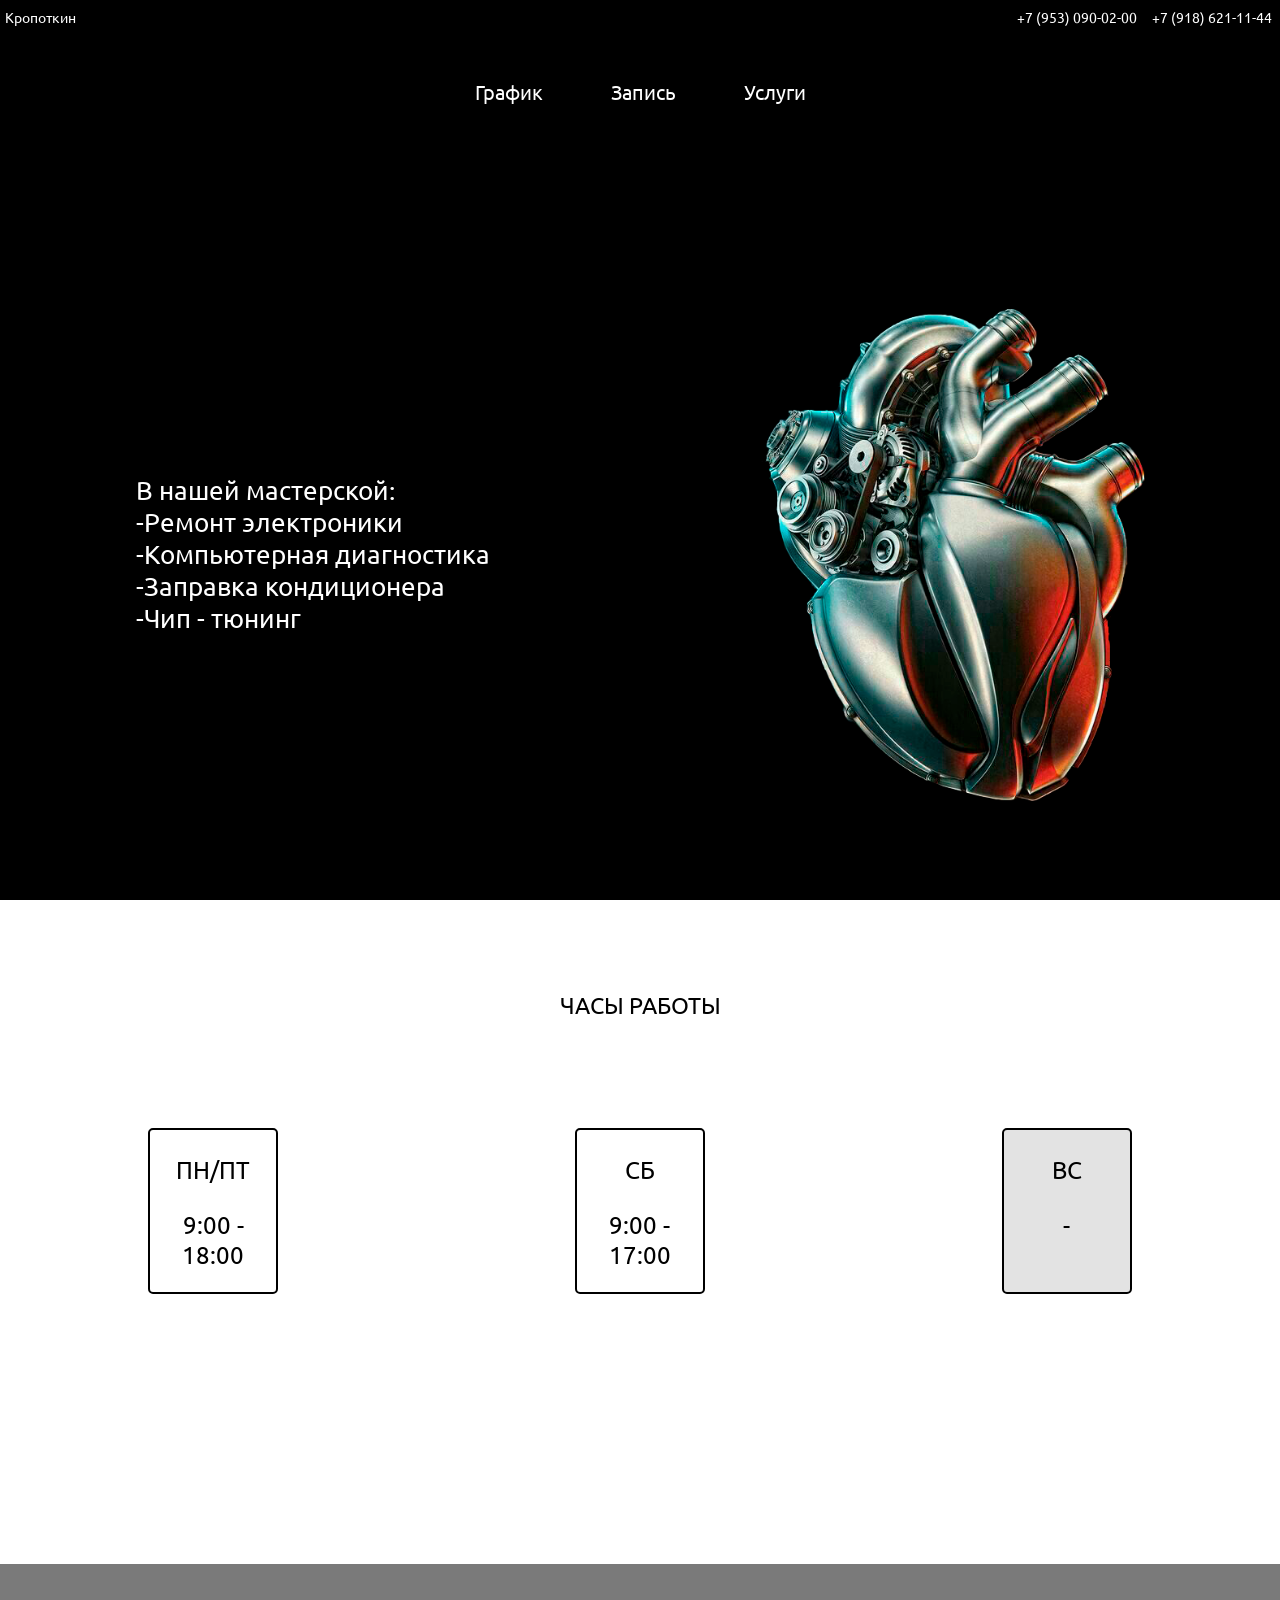
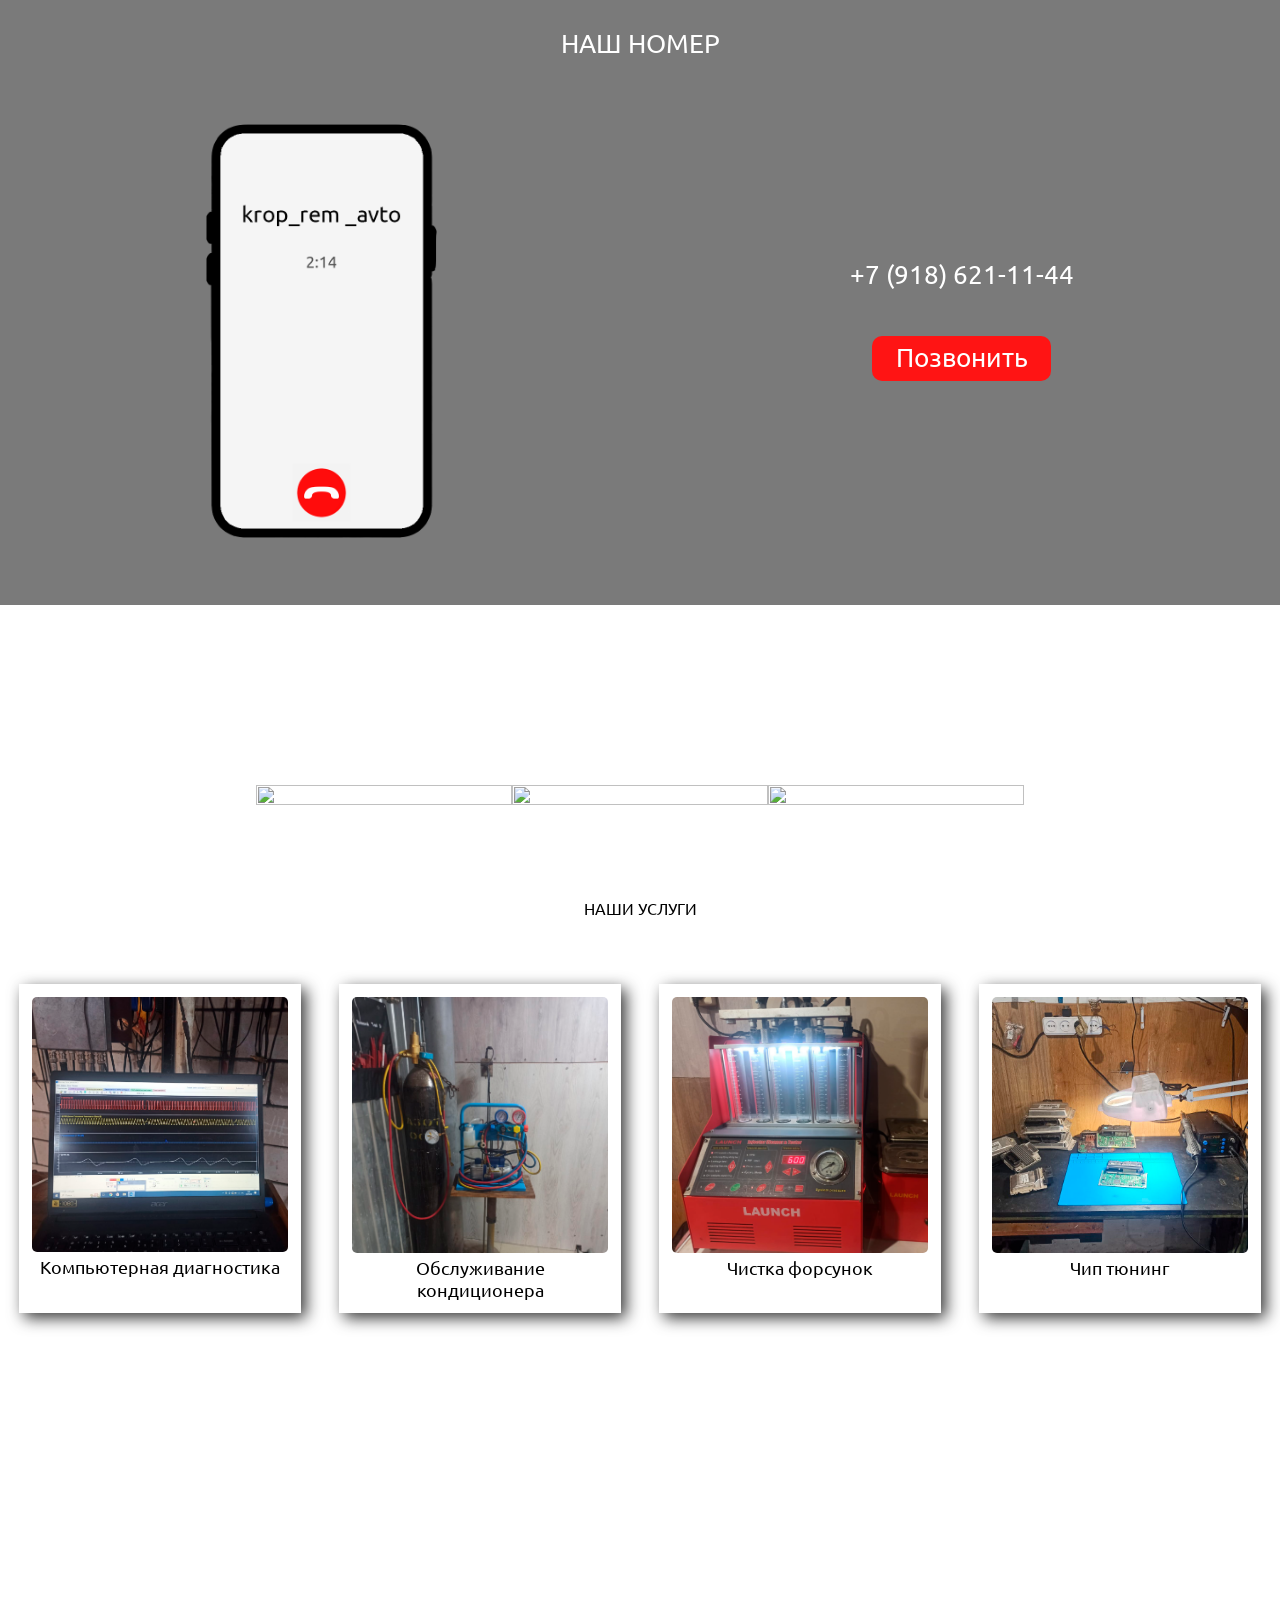
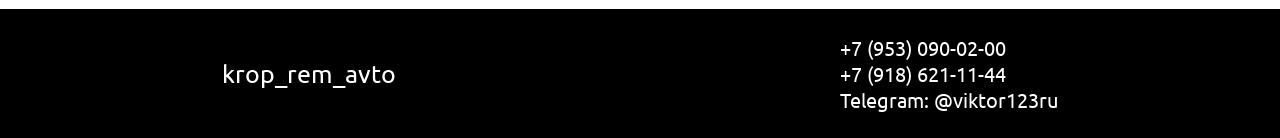
==== index.html @ f5e1965a "plsr" ====
<!DOCTYPE html>
<html lang="ru">
<head>
    <meta charset="UTF-8">
    <meta name="viewport" content="width=device-width, initial-scale=1.0">
    <title>Кропоткин ремонт авто</title>
    <link rel="apple-touch-icon" sizes="57x57" href="/img/apple-icon-57x57.png">
    <link rel="apple-touch-icon" sizes="60x60" href="/img/apple-icon-60x60.png">
    <link rel="apple-touch-icon" sizes="72x72" href="/img/apple-icon-72x72.png">
    <link rel="apple-touch-icon" sizes="76x76" href="/img/apple-icon-76x76.png">
    <link rel="apple-touch-icon" sizes="114x114" href="/img/apple-icon-114x114.png">
    <link rel="apple-touch-icon" sizes="120x120" href="/img/apple-icon-120x120.png">
    <link rel="apple-touch-icon" sizes="144x144" href="/img/apple-icon-144x144.png">
    <link rel="apple-touch-icon" sizes="152x152" href="/img/apple-icon-152x152.png">
    <link rel="apple-touch-icon" sizes="180x180" href="/img/apple-icon-180x180.png">
    <link rel="icon" type="image/png" sizes="192x192"  href="/img/android-icon-192x192.png">
    <link rel="icon" type="image/png" sizes="32x32" href="/img/favicon-32x32.png">
    <link rel="icon" type="image/png" sizes="96x96" href="/img/favicon-96x96.png">
    <link rel="icon" type="image/png" sizes="16x16" href="/img/favicon-16x16.png">
    <link rel="manifest" href="/img/manifest.json">
    <meta name="msapplication-TileColor" content="#ffffff">
    <meta name="msapplication-TileImage" content="/ms-icon-144x144.png">
    <meta name="theme-color" content="#ffffff">
    <link rel="stylesheet" href = "/servis/style/style.css">
    <link rel="stylesheet" href = "/servis/style/main.css">
    <link rel="preconnect" href="https://fonts.googleapis.com">
    <link rel="preconnect" href="https://fonts.gstatic.com" crossorigin>
    <link href="https://fonts.googleapis.com/css2?family=Ubuntu:wght@400&display=swap" rel="stylesheet">
    <script crossorigin src="https://unpkg.com/react@16/umd/react.development.js"></script>
    <script crossorigin src="https://unpkg.com/react-dom@16/umd/react-dom.development.js"></script>
    <script src="https://unpkg.com/@babel/standalone/babel.min.js"></script> 
</head>
</head>
<body>
<script src="https://ajax.googleapis.com/ajax/libs/jquery/1.11.1/jquery.min.js"></script>
<link  href="https://cdnjs.cloudflare.com/ajax/libs/fotorama/4.6.4/fotorama.css" rel="stylesheet">
<script src="https://cdnjs.cloudflare.com/ajax/libs/fotorama/4.6.4/fotorama.js"></script>
    <header class = "shap_1">
        <div class="shap_logo">
            <table>
                <tr>
                    <td>
                        <a href="#">Кропоткин</a>
                    </td>
                    <td class="shap_logo_2">
                        <ul>
                            <li><a href = "tel: +7(953)-090-02-00">+7 (953) 090-02-00</a></li>
                            <li><a href = "tel: +7(918)-621-11-44">+7 (918) 621-11-44</a></li>
                        </ul>
                    </td>
                </tr>
            </table>
        </div>
        <div class = "slog"><ul>
            <li><a href="#" onclick= "return slowScroll('.time')">График</a></li>
            <li><a href="#" onclick= "return slowScroll('.zvon_a')">Запись</a></li>
            <li><a href="#" onclick= "return slowScroll('.short')">Услуги</a></li>
            
        </ul></div>
        <div class="shap_const">
            <div class="shap_const_1">
                <div>
                    В нашей мастерской:</br>
                        -Ремонт электроники</br>
                        -Компьютерная диагностика</br>
                        -Заправка кондиционера</br>
                        -Чип - тюнинг
            </div>
            </div>
            
                <img class="shap_const_1_img" src = "/img/logotip.png">
            
        </div>
    </header>
   <div>
        
        <div class="time"><div class="time_1">ЧАСЫ РАБОТЫ</div></div>
        <div class="blok">
            
            <div class="blok-time">
                <div class="blok-time-1">ПН/ПТ</div>
                <div class="blok-time-1">9:00 - 18:00</div>
            </div>
            <div class="blok-time">
                <div class="blok-time-1">СБ</div>
                <div class="blok-time-1">9:00 - 17:00</div>
            </div>
            <div class="blok-time-vs">
                <div class="blok-time-1">ВС</div>
                <div class="blok-time-1">-</div>
            </div>
        </div>
        <div class = "zvon">
            <div class="zvon_a">НАШ НОМЕР</div>
            <div class="zvon_b">
                <img class="zvon_1_img" src = "/img/4887182.png">
                <div class="zvon_1">
                    <div class="zvon_tel">+7 (918) 621-11-44</div>
                    <div class = "zvon_bat"><a href = "tel: +7(918)-621-11-44">Позвонить</a></div>
                </div>
            </div>
            
        </div>
       
        <div class="slid">                
            <div class="fotorama"  data-loop="true" data-autoplay="3000" data-nav="false">
                <img src = "/img/slide/IMG_01.png">
                <img src = "/img/slide/IMG_02.png">
                <img src = "/img/slide/IMG_03.png">                                   
            </div>
        </div>
        <div class="uslugi">
            <div class = "uslugi_1">
                <p>НАШИ УСЛУГИ</p>
            </div>
            <div>
                <div class = "blok_2">
                    <div class = "short" id = "r1" onclick="res_1()">
                        <div class="short_1">
                            <img src = "/img/957ba27f-6888-44d2-8bfd-32bde951f687.jpg">
                            <p>Компьютерная диагностика</p> 
                        </div>
                    </div>
                    <div class = "short" id = "r2" onclick="res_2()">
                        <div class="short_1">
                            <img src = "/img/50a47463-d7a9-476d-bde2-6a92e1313592.jpg">
                            <p>Обслуживание кондиционера</p>
                        </div>
                        
                    </div>
                    <div class = "short" id = "r3" onclick="res_3()">
                        <div class="short_1">
                            <img src = "/img/1148b4fd-8dea-4ca4-97c0-9db5bbe39eee.jpg">
                            <p>Чистка форсунок</p>
                        </div>
                        
                    </div>
                    <div class = "short" id = "r4" onclick="res_4()">
                        <div class="short_1">
                            <img src = "/img/9e67037f-b268-417e-9814-dd0fac1d2513.jpg">
                            <p>Чип тюнинг</p>
                        </div>
                        
                    </div>
                </div>
            </div>
            <div id = "root"></div>
        </div>

        
   </div>
   <div class="chek">
        <div class="chek_1"><p>krop_rem_avto</p></div>
        <div class="chek_1">
            <ul>
                <li><a href = "tel: +7(953)-090-02-00">+7 (953) 090-02-00</a></li>
                <li><a href = "tel: +7(918)-621-11-44">+7 (918) 621-11-44</a></li>
                <li><a href="tg://resolve?domain=viktor123ru">Telegram: @viktor123ru</a></li>
            </ul>
        </div>
   </div>
   <script src="https://code.jquery.com/jquery-3.6.1.js"></script>
    <script src="/servis/js/react.js" type = "text/babel"></script>
   
   <script src="/servis/js/main.js"></script>
</body>
</html>
---- servis/style/style.css ----
* {
    margin: 0;
    padding: 0;
    border: 0;
  }

  body{
    font-family: 'Ubuntu';
    background-color: #ffffff;
}
a{
    text-decoration: none;
    color: white;
}
ul{
    list-style-type: none;
}

.shap_1{
    background-color: black;
    color: white;
    width: 100%;
    height: 100vh;
    
}

.shap_logo{
    font-size: clamp(5px,3vw,14px);
}
.shap_logo table{
    width: 100%;
    align-items: center;
}
.shap_logo a{
    display: inline-flex;
    align-items: center;
    padding: 3px;
}
.shap_logo li{
    display: inline-flex;
    align-items: center;
    padding: 3px;
}
.shap_logo_2{
    text-align: right;
}
.slog{
    width: 100%;
    margin-top: 5vh;
}
.slog ul{
    align-items: center;
    text-align: center;
}
.slog li{
    display:inline-block;
    margin-right: 5%;
}
.slog li:last-child{
    margin-right: 0;
  }
.slog a{
    position: relative;
    font-size: clamp(16px,2vw,20px);

}
.slog a::before{
    content: '';
  bottom: 0;
  right: 0;
  position: absolute;
  width: 0%;
  height: 2px;
  background-color: #ffffff;
  transition: 0.2s;
}
.slog a:hover:before{
    width: 100%;
    left: 0;
}
.shap_const{
    height: 100vh;
    width: 100%;
    display: inline-flex;
    align-items: center;
    margin-left: auto;
    margin-right: auto;
    
}
.shap_const_1{    
    opacity: 0;
  transform: translateY(20px);
    margin-left: auto;
    margin-right: auto;
    font-size: clamp(15px,2vw,27px);
}
.shap_const_1.element-show{
    opacity: 1;
    transition: all 1.5s;
    transform: translateY(0%);
}
.shap_const_1_img{    
    max-width: 30%;
    margin-left: auto;
    margin-right: auto;    
}
.time{
    margin-top: 10vh;
    width: 100%;
    display: inline-flex;
    align-items: center;   
    font-size: clamp(15px,2vw,23px);
}
.time_1{
    align-items: center;
    margin-left: auto;
    margin-right: auto; 
    text-align: center;
}
.blok{
    margin-top: 12vh;
    margin-bottom: 30vh;
    width: 100%;
    display: inline-flex;
    align-items: center;
    text-align: center;
}
.blok-time{
    opacity: 0;
    transform: translateY(20px);
    cursor: pointer;
    border-radius: 5px;
    height: 18vh;
    width: 14vh;
    font-size: clamp(17px,2vw,24px);
    align-items: center;
    margin-left: auto;
    margin-right: auto;
    text-align: center;
    border: 2px solid black;
    border-color: black;
    position: relative;
    top: 0;
    transition: top ease 0.3s;
}
.blok-time.element-show{
    opacity: 1;
    transition: all 0.5s;
    transform: translateY(0%);
}
.blok-time:hover{
    top: -10px;
}
.blok-time-vs{
    opacity: 0;
    transform: translateY(20px);
    cursor: pointer;
    background-color: #E3E3E3;
    border-radius: 5px;
    height: 18vh;
    width: 14vh;
    font-size: clamp(17px,2vw,24px);
    align-items: center;
    margin-left: auto;
    margin-right: auto;
    text-align: center;
    border: 2px solid black;
    border-color: black;
    position: relative;
    top: 0;
    transition: top ease 0.5s;
}
.blok-time-vs.element-show{
    opacity: 1;
    transition: all 0.5s;
    transform: translateY(0%);
}
.blok-time-vs:hover{
    top: -10px;
}
.blok-time-1{
    padding-top: 20%;
}

.zvon{
    width: 100%;
    background-color: #7A7A7A;
    
}
.zvon_a{
    width: 100%;
    color: #ffffff;
    text-align: center;
    padding-top: 5%;
    font-size: clamp(15px,2vw,30px);
}
.zvon_b{
    width: 100%;
    display: inline-flex;
    align-items: center;
    margin-left: auto;
    margin-right: auto;
}
.zvon_1{
    margin-left: auto;
    margin-right: auto;
    padding-top: 5%;
    padding-bottom: 5%;
    display: inline-block;
    align-items: center;
    text-align: center;
}
.zvon_1_img{
    padding-top: 5%;
    padding-bottom: 5%;
    max-width: 18%;
    margin-left: auto;
    margin-right: auto;
}
.zvon_tel{
    font-size: clamp(17px,2vw,40px);
    color: #ffffff;
    padding-bottom: 10%;
    
}
.zvon_bat{
    margin: 10%;
    padding: 3%;
    background-color: #FF1414;
    font-size: clamp(15px,2vw,30px);
    border-radius: 10px;
    transition: transform 0.3s ease;
}
.zvon_bat:hover{
    transform: scale(1.1);
}

.fotorama{
    max-width: 60%;
    
    display: flex;
    margin-top: 20vh;
    margin-bottom: 10vh;
    align-items: center;
    margin-left: auto;
    margin-right: auto;
   
}
.fotorama img{
    width: 100%;
    height: 100%;
    
}

.uslugi{
    width: 100%;
    margin-bottom: 30vh;
    
}
.uslugi_1{
    display: flex;
    
}
.uslugi_1 p{
    align-items: center;
    margin-left: auto;
    margin-right: auto;
}
.blok_2{
    display: flex;
    width: 100%;
    height: auto;
    margin-top: 40px;
    margin-bottom: 10px;
    padding-top: 2%;
    padding-bottom: 2%;
    -webkit-filter: drop-shadow(5px 5px 8px #363636);
    filter: drop-shadow(5px 5px 8px #363636); 
}

.short{
    cursor: pointer;
    display: block;
    width: 20%;
    font-size: clamp(9px,2vw,18px);
    margin-left: auto;
    margin-right: auto;
    align-items: center;
    padding: 1%;
    
    background-color: #ffffff;

}
.short img{
    width: 100%;
    height: 100%;
    border-radius: 5px;
}
.short p{
    text-align: center;
}
.chek{
    width: 100%;
    align-items: center;
    display: inline-flex;
    background-color: #000000;
}
.chek_1 p{
    color: #ffffff;
    font-size: clamp(15px,2vw,25px);
}
.chek_1 a{
    color: #ffffff;
    font-size: clamp(13px,2vw,20px);
}
.chek_1{
    padding: 2%;
    margin-left: auto;
    margin-right: auto;
}
---- servis/style/main.css ----
* {
    margin: 0;
    padding: 0;
    border: 0;
}
.react_1{
   max-width: 80%;
   margin-top: 40px;
   background-color: #ffff;
   display: flex;
   align-items: center;
   margin-left: auto;
   margin-right: auto;
   padding: 3%;
   border-radius: 6px;
   -webkit-filter: drop-shadow(5px 5px 8px #363636);
    filter: drop-shadow(5px 5px 8px #363636);
}

.react_1 p {
    align-items: center;
   margin-left: auto;
   margin-right: auto;
}
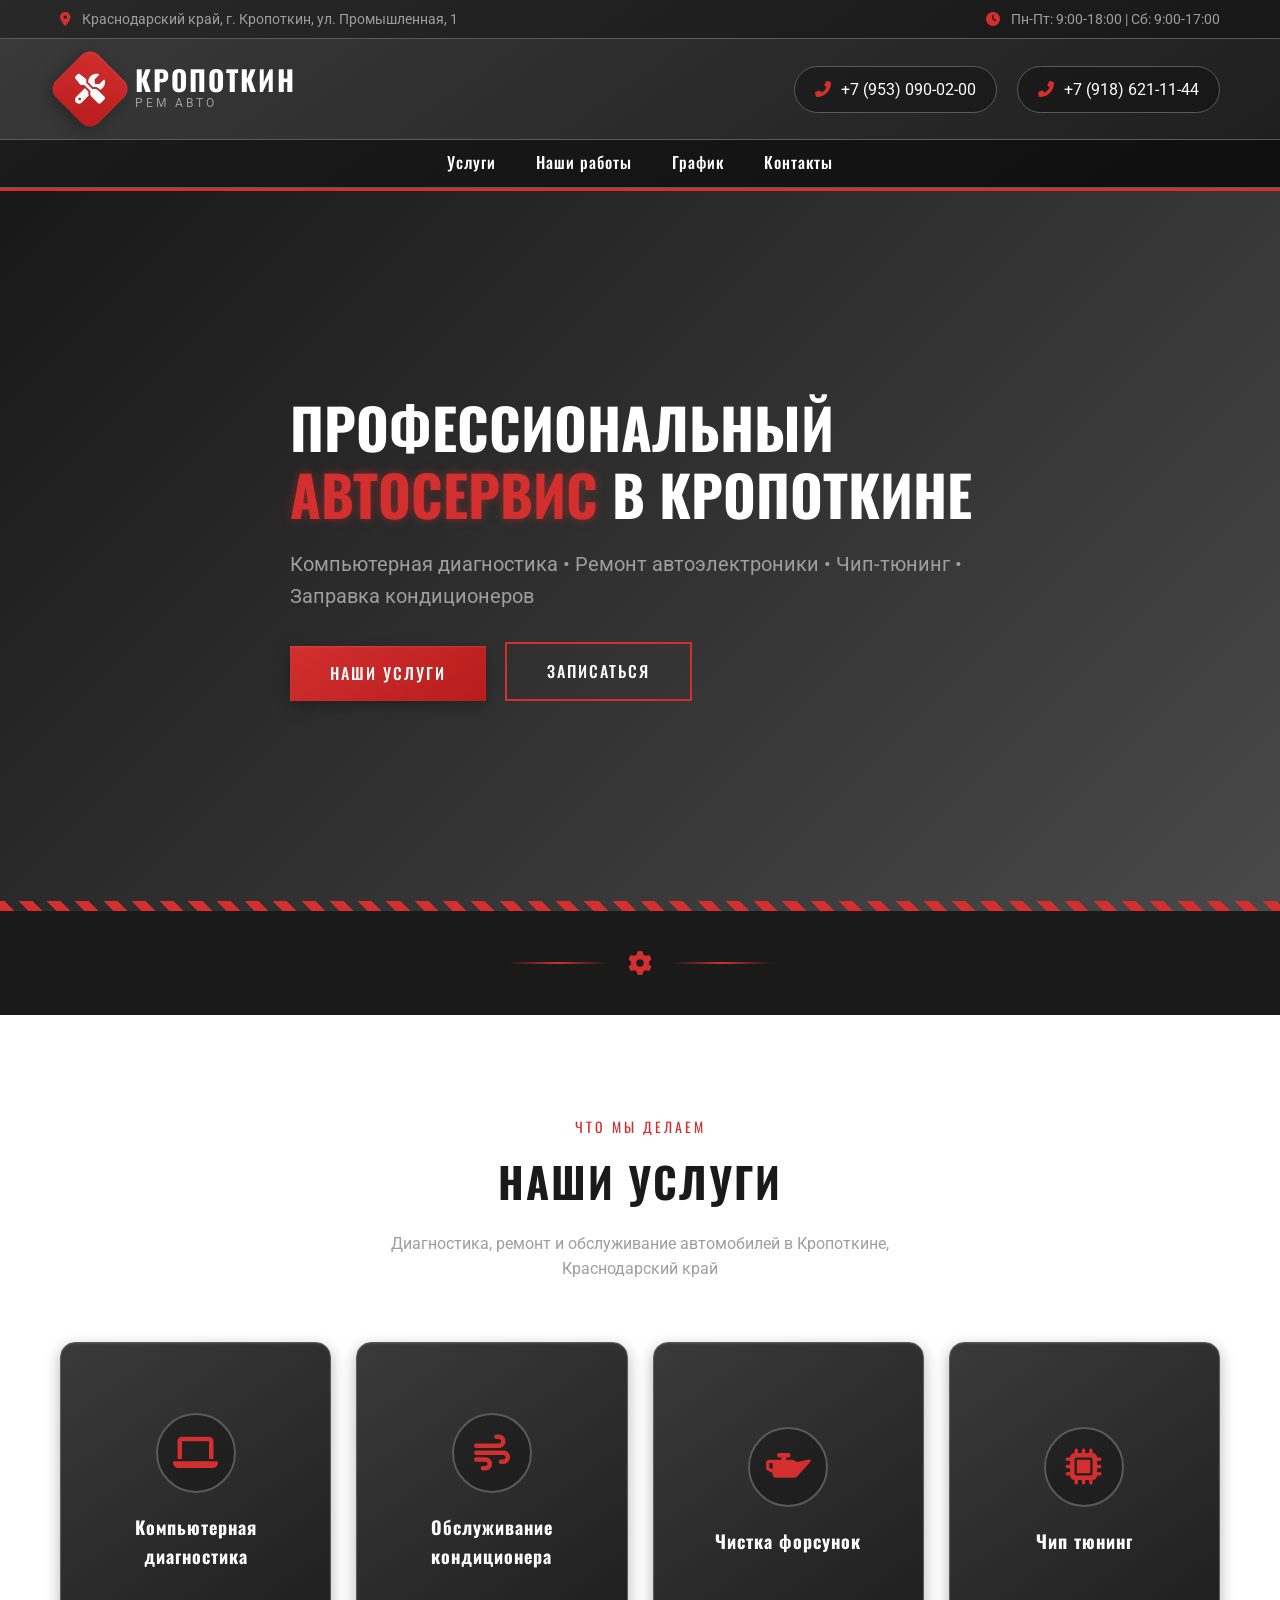
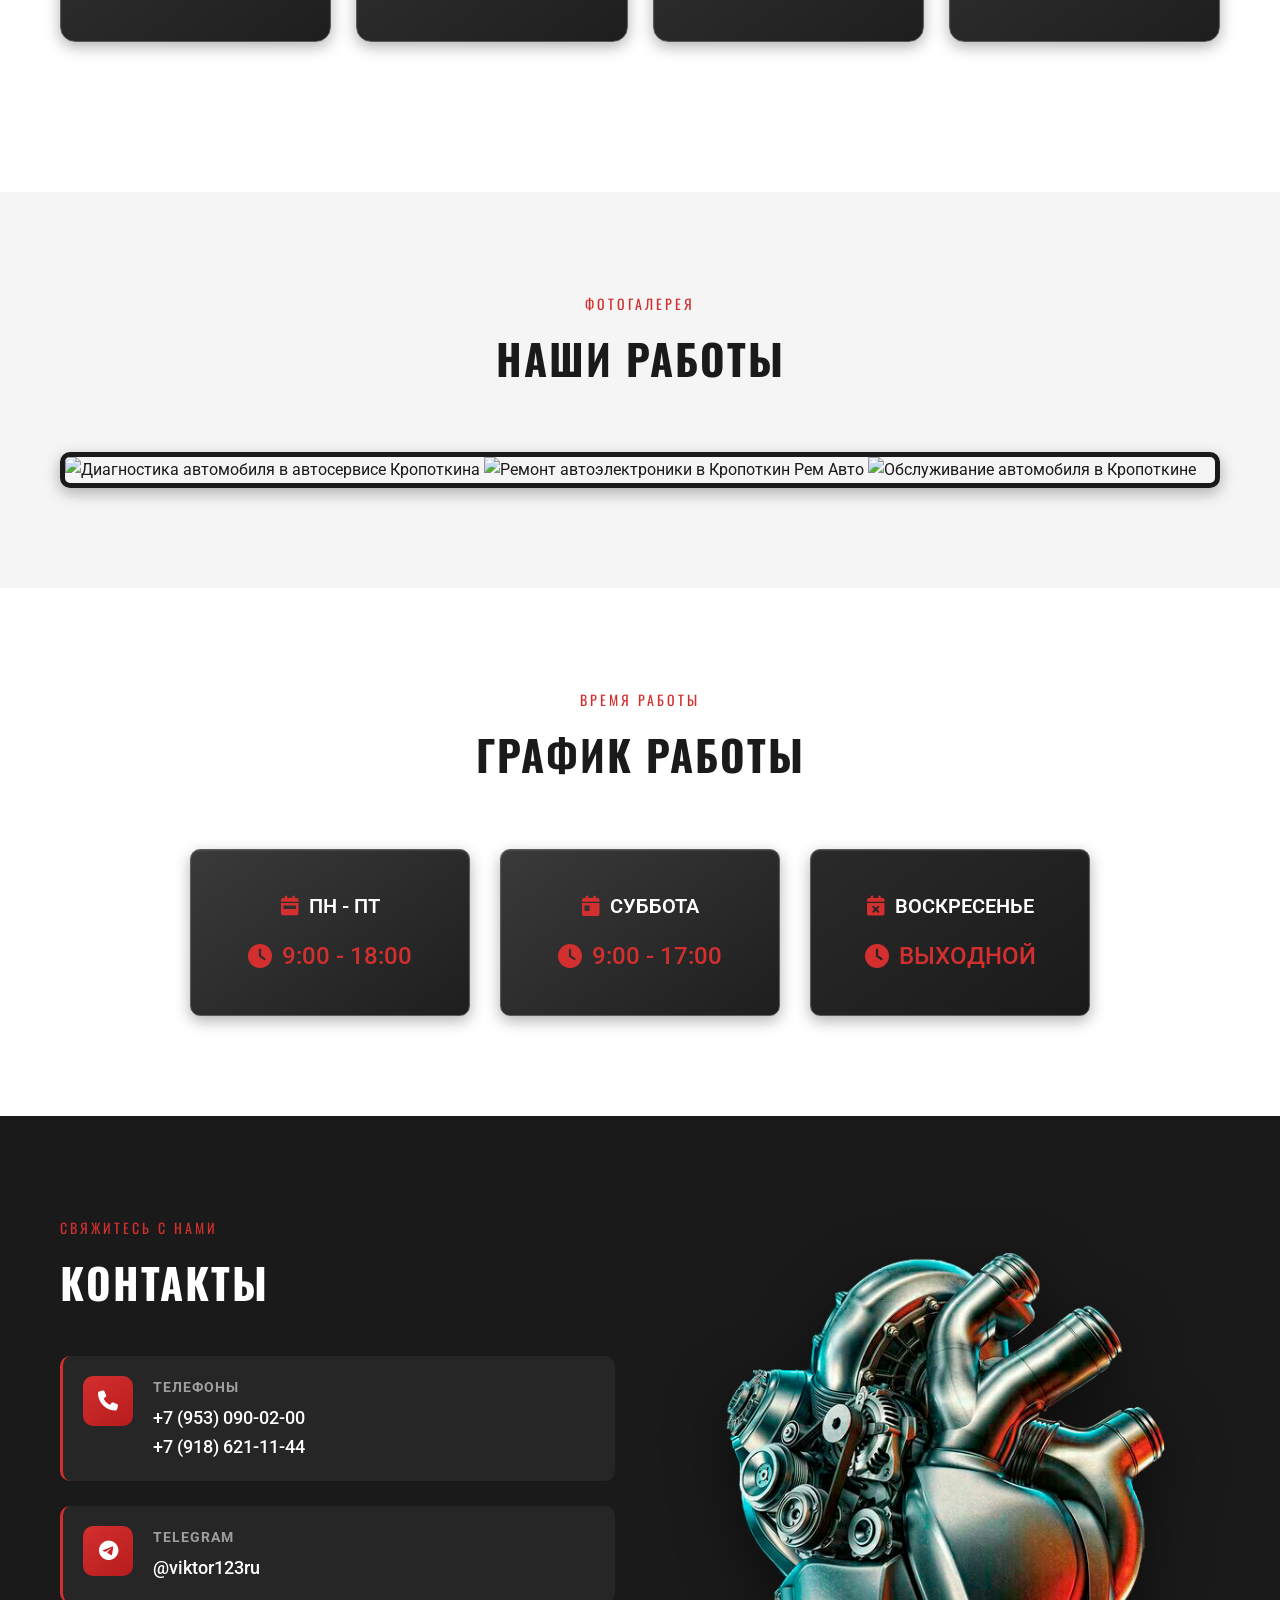
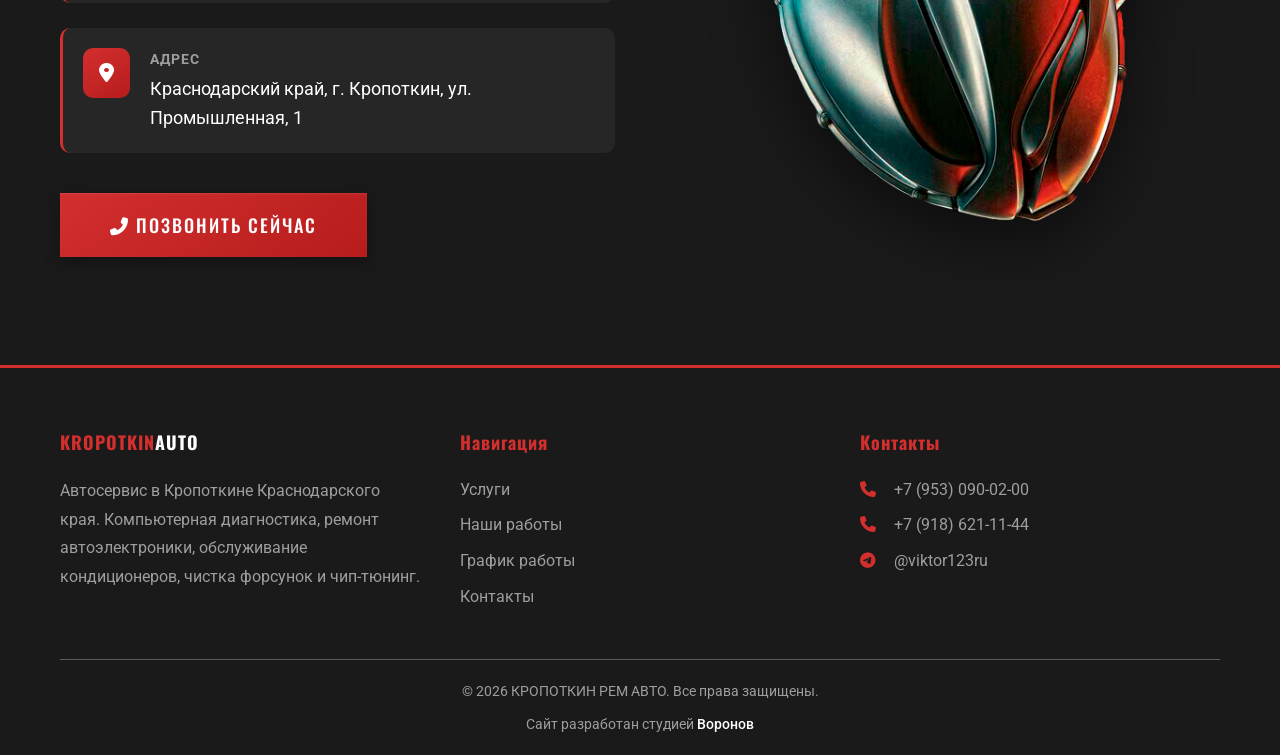
==== commit 8fa909b9: "Правка по СЕО" ====
--- a/index.html
+++ b/index.html
@@ -3,165 +3,428 @@
 <head>
     <meta charset="UTF-8">
     <meta name="viewport" content="width=device-width, initial-scale=1.0">
-    <title>Кропоткин ремонт авто</title>
-    <link rel="apple-touch-icon" sizes="57x57" href="/img/apple-icon-57x57.png">
-    <link rel="apple-touch-icon" sizes="60x60" href="/img/apple-icon-60x60.png">
-    <link rel="apple-touch-icon" sizes="72x72" href="/img/apple-icon-72x72.png">
-    <link rel="apple-touch-icon" sizes="76x76" href="/img/apple-icon-76x76.png">
-    <link rel="apple-touch-icon" sizes="114x114" href="/img/apple-icon-114x114.png">
-    <link rel="apple-touch-icon" sizes="120x120" href="/img/apple-icon-120x120.png">
-    <link rel="apple-touch-icon" sizes="144x144" href="/img/apple-icon-144x144.png">
-    <link rel="apple-touch-icon" sizes="152x152" href="/img/apple-icon-152x152.png">
-    <link rel="apple-touch-icon" sizes="180x180" href="/img/apple-icon-180x180.png">
-    <link rel="icon" type="image/png" sizes="192x192"  href="/img/android-icon-192x192.png">
-    <link rel="icon" type="image/png" sizes="32x32" href="/img/favicon-32x32.png">
-    <link rel="icon" type="image/png" sizes="96x96" href="/img/favicon-96x96.png">
-    <link rel="icon" type="image/png" sizes="16x16" href="/img/favicon-16x16.png">
-    <link rel="manifest" href="/img/manifest.json">
-    <meta name="msapplication-TileColor" content="#ffffff">
-    <meta name="msapplication-TileImage" content="/ms-icon-144x144.png">
-    <meta name="theme-color" content="#ffffff">
-    <link rel="stylesheet" href = "/servis/style/style.css">
-    <link rel="stylesheet" href = "/servis/style/main.css">
+    <title>Автосервис в Кропоткине — диагностика и ремонт | РЕМ АВТО</title>
+    <meta name="description" content="Автосервис «Кропоткин Рем Авто» в Кропоткине: компьютерная диагностика, автоэлектрика, заправка кондиционеров, чистка форсунок и чип-тюнинг. Запись по телефону.">
+    <meta name="robots" content="index, follow, max-image-preview:large">
+    <meta name="author" content="Кропоткин Рем Авто">
+    <meta name="geo.region" content="RU-KDA">
+    <meta name="geo.placename" content="Кропоткин">
+    <link rel="canonical" href="https://krop-rem-avto.ru/">
+    <meta property="og:locale" content="ru_RU">
+    <meta property="og:type" content="website">
+    <meta property="og:site_name" content="Кропоткин Рем Авто">
+    <meta property="og:title" content="Автосервис в Кропоткине — Кропоткин Рем Авто">
+    <meta property="og:description" content="Диагностика и ремонт автоэлектроники, обслуживание автокондиционеров, чистка форсунок и чип-тюнинг в Кропоткине.">
+    <meta property="og:url" content="https://krop-rem-avto.ru/">
+    <meta property="og:image" content="https://krop-rem-avto.ru/img/logotip.png">
+    <meta property="og:image:alt" content="Кропоткин Рем Авто — автосервис в Кропоткине">
+    <meta name="twitter:card" content="summary_large_image">
+    
+    <!-- Favicon -->
+    <link rel="apple-touch-icon" sizes="57x57" href="./img/apple-icon-57x57.png">
+    <link rel="apple-touch-icon" sizes="60x60" href="./img/apple-icon-60x60.png">
+    <link rel="apple-touch-icon" sizes="72x72" href="./img/apple-icon-72x72.png">
+    <link rel="apple-touch-icon" sizes="76x76" href="./img/apple-icon-76x76.png">
+    <link rel="apple-touch-icon" sizes="114x114" href="./img/apple-icon-114x114.png">
+    <link rel="apple-touch-icon" sizes="120x120" href="./img/apple-icon-120x120.png">
+    <link rel="apple-touch-icon" sizes="144x144" href="./img/apple-icon-144x144.png">
+    <link rel="apple-touch-icon" sizes="152x152" href="./img/apple-icon-152x152.png">
+    <link rel="apple-touch-icon" sizes="180x180" href="./img/apple-icon-180x180.png">
+    <link rel="icon" type="image/png" sizes="192x192"  href="./img/android-icon-192x192.png">
+    <link rel="icon" type="image/png" sizes="32x32" href="./img/favicon-32x32.png">
+    <link rel="icon" type="image/png" sizes="96x96" href="./img/favicon-96x96.png">
+    <link rel="icon" type="image/png" sizes="16x16" href="./img/favicon-16x16.png">
+    <link rel="manifest" href="./img/manifest.json">
+    <meta name="msapplication-TileColor" content="#da532c">
+    <meta name="theme-color" content="#1e1e1e">
+
+    <!--Метрика-->
+    <!-- Yandex.Metrika counter -->
+    <script type="text/javascript">
+        (function(m,e,t,r,i,k,a){
+            m[i]=m[i]||function(){(m[i].a=m[i].a||[]).push(arguments)};
+            m[i].l=1*new Date();
+            for (var j = 0; j < document.scripts.length; j++) {if (document.scripts[j].src === r) { return; }}
+            k=e.createElement(t),a=e.getElementsByTagName(t)[0],k.async=1,k.src=r,a.parentNode.insertBefore(k,a)
+        })(window, document,'script','https://mc.yandex.ru/metrika/tag.js?id=111523197', 'ym');
+
+        ym(111523197, 'init', {ssr:true, webvisor:true, clickmap:true, ecommerce:"dataLayer", referrer: document.referrer, url: location.href, accurateTrackBounce:true, trackLinks:true});
+    </script>
+    <noscript><div><img src="https://mc.yandex.ru/watch/111523197" style="position:absolute; left:-9999px;" alt="" /></div></noscript>
+    <!-- /Yandex.Metrika counter -->
+    
+    <!-- Fonts -->
     <link rel="preconnect" href="https://fonts.googleapis.com">
     <link rel="preconnect" href="https://fonts.gstatic.com" crossorigin>
-    <link href="https://fonts.googleapis.com/css2?family=Ubuntu:wght@400&display=swap" rel="stylesheet">
-    <script crossorigin src="https://unpkg.com/react@16/umd/react.development.js"></script>
-    <script crossorigin src="https://unpkg.com/react-dom@16/umd/react-dom.development.js"></script>
-    <script src="https://unpkg.com/@babel/standalone/babel.min.js"></script> 
-</head>
+    <link href="https://fonts.googleapis.com/css2?family=Oswald:wght@300;400;500;600;700&family=Roboto:wght@300;400;500;700&display=swap" rel="stylesheet">
+    
+    <!-- Fotorama -->
+    <link href="https://cdnjs.cloudflare.com/ajax/libs/fotorama/4.6.4/fotorama.css" rel="stylesheet">
+    
+    <!-- Font Awesome -->
+    <link rel="stylesheet" href="https://cdnjs.cloudflare.com/ajax/libs/font-awesome/6.2.1/css/all.min.css">
+    
+    <!-- Main CSS -->
+    <link rel="stylesheet" href="./servis/style/main.css">
+    <script type="application/ld+json">
+    {
+      "@context": "https://schema.org",
+      "@type": "AutoRepair",
+      "@id": "https://krop-rem-avto.ru/#auto-repair",
+      "url": "https://krop-rem-avto.ru/",
+      "name": "Кропоткин Рем Авто",
+      "description": "Автосервис: компьютерная диагностика, ремонт автоэлектроники, обслуживание кондиционеров, чистка форсунок и чип-тюнинг.",
+      "image": "https://krop-rem-avto.ru/img/logotip.png",
+      "telephone": ["+7-953-090-02-00", "+7-918-621-11-44"],
+      "address": {
+        "@type": "PostalAddress",
+        "streetAddress": "ул. Промышленная, 1",
+        "addressLocality": "Кропоткин",
+        "addressRegion": "Краснодарский край",
+        "addressCountry": "RU"
+      },
+      "areaServed": [
+        {"@type": "City", "name": "Кропоткин"},
+        {"@type": "AdministrativeArea", "name": "Краснодарский край"}
+      ],
+      "openingHoursSpecification": [
+        {
+          "@type": "OpeningHoursSpecification",
+          "dayOfWeek": ["Monday", "Tuesday", "Wednesday", "Thursday", "Friday"],
+          "opens": "09:00",
+          "closes": "18:00"
+        },
+        {
+          "@type": "OpeningHoursSpecification",
+          "dayOfWeek": "Saturday",
+          "opens": "09:00",
+          "closes": "17:00"
+        }
+      ],
+      "sameAs": ["https://t.me/viktor123ru"]
+    }
+    </script>
 </head>
 <body>
-<script src="https://ajax.googleapis.com/ajax/libs/jquery/1.11.1/jquery.min.js"></script>
-<link  href="https://cdnjs.cloudflare.com/ajax/libs/fotorama/4.6.4/fotorama.css" rel="stylesheet">
-<script src="https://cdnjs.cloudflare.com/ajax/libs/fotorama/4.6.4/fotorama.js"></script>
-    <header class = "shap_1">
-        <div class="shap_logo">
-            <table>
-                <tr>
-                    <td>
-                        <a href="#">Кропоткин</a>
-                    </td>
-                    <td class="shap_logo_2">
-                        <ul>
-                            <li><a href = "tel: +7(953)-090-02-00">+7 (953) 090-02-00</a></li>
-                            <li><a href = "tel: +7(918)-621-11-44">+7 (918) 621-11-44</a></li>
-                        </ul>
-                    </td>
-                </tr>
-            </table>
-        </div>
-        <div class = "slog"><ul>
-            <li><a href="#" onclick= "return slowScroll('.time')">График</a></li>
-            <li><a href="#" onclick= "return slowScroll('.zvon_a')">Запись</a></li>
-            <li><a href="#" onclick= "return slowScroll('.short')">Услуги</a></li>
+    <!-- Header с металлическим эффектом -->
+    <header class="header">
+        <div class="header-top">
+            <div class="container">
+                <div class="header-contact">
+                    <span><i class="fas fa-map-marker-alt"></i> Краснодарский край, г. Кропоткин, ул. Промышленная, 1</span>
+                    <span><i class="fas fa-clock"></i> Пн-Пт: 9:00-18:00 | Сб: 9:00-17:00</span>
+                </div>
+            </div>
+        </div>
+        <div class="header-main">
+            <div class="container">
+                <div class="header-content">
+                    <a href="#" class="logo">
+                        <span class="logo-icon">
+                            <i class="fas fa-tools"></i>
+                        </span>
+                        <span class="logo-text">
+                            <span class="logo-main">КРОПОТКИН</span>
+                            <span class="logo-sub">РЕМ АВТО</span>
+                        </span>
+                    </a>
+                    
+                    <div class="header-phones">
+                        <a href="tel:+79530900200" class="phone-card">
+                            <i class="fas fa-phone-alt"></i>
+                            <span>+7 (953) 090-02-00</span>
+                        </a>
+                        <a href="tel:+79186211144" class="phone-card">
+                            <i class="fas fa-phone-alt"></i>
+                            <span>+7 (918) 621-11-44</span>
+                        </a>
+                    </div>
+                </div>
+            </div>
+        </div>
+        
+        <!-- Навигация с эффектом стали -->
+        <nav class="nav">
+            <div class="container">
+                <ul class="nav-list">
+                    <li><a href="#services" class="nav-link">Услуги</a></li>
+                    <li><a href="#gallery" class="nav-link">Наши работы</a></li>
+                    <li><a href="#schedule" class="nav-link">График</a></li>
+                    <li><a href="#contacts" class="nav-link">Контакты</a></li>
+                </ul>
+            </div>
+        </nav>
+    </header>
+
+    <!-- Hero Section с индустриальным фоном -->
+    <section class="hero">
+        <div class="hero-overlay"></div>
+        <div class="container">
+            <div class="hero-content">
+                <h1 class="hero-title">
+                    Профессиональный <span class="text-highlight">автосервис</span> в Кропоткине
+                </h1>
+                <p class="hero-text">
+                    Компьютерная диагностика • Ремонт автоэлектроники • Чип-тюнинг • Заправка кондиционеров
+                </p>
+                <div class="hero-buttons">
+                    <a href="#services" class="btn btn-primary">Наши услуги</a>
+                    <a href="#contacts" class="btn btn-outline">Записаться</a>
+                </div>
+            </div>
+        </div>
+        <div class="hero-pattern"></div>
+    </section>
+
+    <!-- Металлическая разделительная полоса -->
+    <div class="divider">
+        <div class="divider-line"></div>
+        <i class="fas fa-cog divider-icon"></i>
+        <div class="divider-line"></div>
+    </div>
+
+    <!-- Услуги -->
+    <section class="services" id="services">
+        <div class="container">
+            <div class="section-header">
+                <span class="section-subtitle">Что мы делаем</span>
+                <h2 class="section-title">НАШИ УСЛУГИ</h2>
+                <p class="section-text">Диагностика, ремонт и обслуживание автомобилей в Кропоткине, Краснодарский край</p>
+            </div>
             
-        </ul></div>
-        <div class="shap_const">
-            <div class="shap_const_1">
-                <div>
-                    В нашей мастерской:</br>
-                        -Ремонт электроники</br>
-                        -Компьютерная диагностика</br>
-                        -Заправка кондиционера</br>
-                        -Чип - тюнинг
-            </div>
+            <div class="services-grid">
+                <!-- Компьютерная диагностика -->
+                <div class="service-card" onclick="res_1()">
+                    <div class="service-card-inner">
+                        <div class="service-front">
+                            <div class="service-icon">
+                                <i class="fas fa-laptop"></i>
+                            </div>
+                            <h3>Компьютерная диагностика</h3>
+                        </div>
+                        <div class="service-back">
+                            <p>Полная диагностика всех систем автомобиля</p>
+                        </div>
+                    </div>
+                </div>
+
+                <!-- Обслуживание кондиционера -->
+                <div class="service-card" onclick="res_2()">
+                    <div class="service-card-inner">
+                        <div class="service-front">
+                            <div class="service-icon">
+                                <i class="fas fa-wind"></i>
+                            </div>
+                            <h3>Обслуживание кондиционера</h3>
+                        </div>
+                        <div class="service-back">
+                            <p>Заправка и диагностика кондиционера</p>
+                        </div>
+                    </div>
+                </div>
+
+                <!-- Чистка форсунок -->
+                <div class="service-card" onclick="res_3()">
+                    <div class="service-card-inner">
+                        <div class="service-front">
+                            <div class="service-icon">
+                                <i class="fas fa-oil-can"></i>
+                            </div>
+                            <h3>Чистка форсунок</h3>
+                        </div>
+                        <div class="service-back">
+                            <p>Ультразвуковая чистка форсунок</p>
+                        </div>
+                    </div>
+                </div>
+
+                <!-- Чип тюнинг -->
+                <div class="service-card" onclick="res_4()">
+                    <div class="service-card-inner">
+                        <div class="service-front">
+                            <div class="service-icon">
+                                <i class="fas fa-microchip"></i>
+                            </div>
+                            <h3>Чип тюнинг</h3>
+                        </div>
+                        <div class="service-back">
+                            <p>Увеличение мощности двигателя</p>
+                        </div>
+                    </div>
+                </div>
+            </div>
+
+            <!-- React Root -->
+            <div id="root"></div>
+        </div>
+    </section>
+
+    <!-- Галерея -->
+    <section class="gallery" id="gallery">
+        <div class="container">
+            <div class="section-header">
+                <span class="section-subtitle">Фотогалерея</span>
+                <h2 class="section-title">НАШИ РАБОТЫ</h2>
             </div>
             
-                <img class="shap_const_1_img" src = "/img/logotip.png">
+            <div class="fotorama" data-loop="true" data-autoplay="3000" data-nav="false" data-width="100%" data-ratio="16/9">
+                <img src="./img/slide/IMG_01.png" alt="Диагностика автомобиля в автосервисе Кропоткина" loading="lazy" width="4929" height="2773">
+                <img src="./img/slide/IMG_02.png" alt="Ремонт автоэлектроники в Кропоткин Рем Авто" loading="lazy" width="5060" height="2846">
+                <img src="./img/slide/IMG_03.png" alt="Обслуживание автомобиля в Кропоткине" loading="lazy" width="4461" height="2510">
+            </div>
+        </div>
+    </section>
+
+    <!-- График работы -->
+    <section class="schedule" id="schedule">
+        <div class="container">
+            <div class="section-header">
+                <span class="section-subtitle">Время работы</span>
+                <h2 class="section-title">ГРАФИК РАБОТЫ</h2>
+            </div>
             
-        </div>
-    </header>
-   <div>
-        
-        <div class="time"><div class="time_1">ЧАСЫ РАБОТЫ</div></div>
-        <div class="blok">
+            <div class="schedule-grid">
+                <div class="schedule-card">
+                    <div class="schedule-day">
+                        <i class="fas fa-calendar-week"></i>
+                        <span>ПН - ПТ</span>
+                    </div>
+                    <div class="schedule-time">
+                        <i class="fas fa-clock"></i>
+                        <span>9:00 - 18:00</span>
+                    </div>
+                </div>
+                
+                <div class="schedule-card">
+                    <div class="schedule-day">
+                        <i class="fas fa-calendar-day"></i>
+                        <span>СУББОТА</span>
+                    </div>
+                    <div class="schedule-time">
+                        <i class="fas fa-clock"></i>
+                        <span>9:00 - 17:00</span>
+                    </div>
+                </div>
+                
+                <div class="schedule-card sunday">
+                    <div class="schedule-day">
+                        <i class="fas fa-calendar-times"></i>
+                        <span>ВОСКРЕСЕНЬЕ</span>
+                    </div>
+                    <div class="schedule-time">
+                        <i class="fas fa-clock"></i>
+                        <span>ВЫХОДНОЙ</span>
+                    </div>
+                </div>
+            </div>
+        </div>
+    </section>
+
+    <!-- Контакты -->
+    <section class="contacts" id="contacts">
+        <div class="container">
+            <div class="contacts-grid">
+                <div class="contacts-info">
+                    <span class="section-subtitle">Свяжитесь с нами</span>
+                    <h2 class="section-title">КОНТАКТЫ</h2>
+                    
+                    <div class="contacts-list">
+                        <div class="contacts-item">
+                            <div class="contacts-icon">
+                                <i class="fas fa-phone"></i>
+                            </div>
+                            <div>
+                                <h4>Телефоны</h4>
+                                <a href="tel:+79530900200" class="contacts-link">+7 (953) 090-02-00</a><br>
+                                <a href="tel:+79186211144" class="contacts-link">+7 (918) 621-11-44</a>
+                            </div>
+                        </div>
+                        
+                        <div class="contacts-item">
+                            <div class="contacts-icon">
+                                <i class="fab fa-telegram"></i>
+                            </div>
+                            <div>
+                                <h4>Telegram</h4>
+                                <a href="tg://resolve?domain=viktor123ru" class="contacts-link">@viktor123ru</a>
+                            </div>
+                        </div>
+                        
+                        <div class="contacts-item">
+                            <div class="contacts-icon">
+                                <i class="fas fa-map-marker-alt"></i>
+                            </div>
+                            <div>
+                                <h4>Адрес</h4>
+                                <p class="contacts-text">Краснодарский край, г. Кропоткин, ул. Промышленная, 1</p>
+                            </div>
+                        </div>
+                    </div>
+                    
+                    <div class="contacts-action">
+                        <a href="tel:+79186211144" class="btn btn-primary btn-large">
+                            <i class="fas fa-phone-alt"></i> Позвонить сейчас
+                        </a>
+                    </div>
+                </div>
+                
+                <div class="contacts-image">
+                    <img src="./img/logotip.png" alt="Кропоткин Рем Авто — автосервис в Краснодарском крае" class="contacts-img" loading="lazy">
+                </div>
+            </div>
+        </div>
+    </section>
+
+    <!-- Footer -->
+    <footer class="footer">
+        <div class="container">
+            <div class="footer-grid">
+                <div class="footer-about">
+                    <h4>KROPOTKIN<span>AUTO</span></h4>
+                    <p>Автосервис в Кропоткине Краснодарского края. Компьютерная диагностика, ремонт автоэлектроники, обслуживание кондиционеров, чистка форсунок и чип-тюнинг.</p>
+                </div>
+                
+                <div class="footer-links">
+                    <h4>Навигация</h4>
+                    <ul>
+                        <li><a href="#services">Услуги</a></li>
+                        <li><a href="#gallery">Наши работы</a></li>
+                        <li><a href="#schedule">График работы</a></li>
+                        <li><a href="#contacts">Контакты</a></li>
+                    </ul>
+                </div>
+                
+                <div class="footer-contacts">
+                    <h4>Контакты</h4>
+                    <p><i class="fas fa-phone"></i> +7 (953) 090-02-00</p>
+                    <p><i class="fas fa-phone"></i> +7 (918) 621-11-44</p>
+                    <p><i class="fab fa-telegram"></i> @viktor123ru</p>
+                </div>
+            </div>
             
-            <div class="blok-time">
-                <div class="blok-time-1">ПН/ПТ</div>
-                <div class="blok-time-1">9:00 - 18:00</div>
-            </div>
-            <div class="blok-time">
-                <div class="blok-time-1">СБ</div>
-                <div class="blok-time-1">9:00 - 17:00</div>
-            </div>
-            <div class="blok-time-vs">
-                <div class="blok-time-1">ВС</div>
-                <div class="blok-time-1">-</div>
-            </div>
-        </div>
-        <div class = "zvon">
-            <div class="zvon_a">НАШ НОМЕР</div>
-            <div class="zvon_b">
-                <img class="zvon_1_img" src = "/img/4887182.png">
-                <div class="zvon_1">
-                    <div class="zvon_tel">+7 (918) 621-11-44</div>
-                    <div class = "zvon_bat"><a href = "tel: +7(918)-621-11-44">Позвонить</a></div>
-                </div>
-            </div>
-            
-        </div>
-       
-        <div class="slid">                
-            <div class="fotorama"  data-loop="true" data-autoplay="3000" data-nav="false">
-                <img src = "/img/slide/IMG_01.png">
-                <img src = "/img/slide/IMG_02.png">
-                <img src = "/img/slide/IMG_03.png">                                   
-            </div>
-        </div>
-        <div class="uslugi">
-            <div class = "uslugi_1">
-                <p>НАШИ УСЛУГИ</p>
-            </div>
-            <div>
-                <div class = "blok_2">
-                    <div class = "short" id = "r1" onclick="res_1()">
-                        <div class="short_1">
-                            <img src = "/img/957ba27f-6888-44d2-8bfd-32bde951f687.jpg">
-                            <p>Компьютерная диагностика</p> 
-                        </div>
-                    </div>
-                    <div class = "short" id = "r2" onclick="res_2()">
-                        <div class="short_1">
-                            <img src = "/img/50a47463-d7a9-476d-bde2-6a92e1313592.jpg">
-                            <p>Обслуживание кондиционера</p>
-                        </div>
-                        
-                    </div>
-                    <div class = "short" id = "r3" onclick="res_3()">
-                        <div class="short_1">
-                            <img src = "/img/1148b4fd-8dea-4ca4-97c0-9db5bbe39eee.jpg">
-                            <p>Чистка форсунок</p>
-                        </div>
-                        
-                    </div>
-                    <div class = "short" id = "r4" onclick="res_4()">
-                        <div class="short_1">
-                            <img src = "/img/9e67037f-b268-417e-9814-dd0fac1d2513.jpg">
-                            <p>Чип тюнинг</p>
-                        </div>
-                        
-                    </div>
-                </div>
-            </div>
-            <div id = "root"></div>
-        </div>
-
-        
-   </div>
-   <div class="chek">
-        <div class="chek_1"><p>krop_rem_avto</p></div>
-        <div class="chek_1">
-            <ul>
-                <li><a href = "tel: +7(953)-090-02-00">+7 (953) 090-02-00</a></li>
-                <li><a href = "tel: +7(918)-621-11-44">+7 (918) 621-11-44</a></li>
-                <li><a href="tg://resolve?domain=viktor123ru">Telegram: @viktor123ru</a></li>
-            </ul>
-        </div>
-   </div>
-   <script src="https://code.jquery.com/jquery-3.6.1.js"></script>
-    <script src="/servis/js/react.js" type = "text/babel"></script>
-   
-   <script src="/servis/js/main.js"></script>
+            <div class="footer-bottom">
+                <p>&copy; 2026 КРОПОТКИН РЕМ АВТО. Все права защищены.</p>
+                <p class="footer-developer">
+                    Сайт разработан студией
+                    <a href="https://voronov-art.ru/" target="_blank" rel="noopener noreferrer" aria-label="Студия веб-разработки Воронов">Воронов</a>
+                </p>
+            </div>
+        </div>
+    </footer>
+
+    <!-- Кнопка наверх -->
+    <button id="scrollTop" class="scroll-top">
+        <i class="fas fa-arrow-up"></i>
+    </button>
+
+    <!-- Scripts -->
+    <script src="https://ajax.googleapis.com/ajax/libs/jquery/1.11.1/jquery.min.js"></script>
+    <script src="https://cdnjs.cloudflare.com/ajax/libs/fotorama/4.6.4/fotorama.js"></script>
+    <script src="https://unpkg.com/react@16/umd/react.development.js"></script>
+    <script src="https://unpkg.com/react-dom@16/umd/react-dom.development.js"></script>
+    <script src="https://unpkg.com/@babel/standalone/babel.min.js"></script>
+    <script src="https://code.jquery.com/jquery-3.6.1.js"></script>
+    <script src="./servis/js/main.js"></script>
+    <script src="./servis/js/react.js" type="text/babel"></script>
 </body>
-</html>+</html>
--- a/servis/style/main.css
+++ b/servis/style/main.css
@@ -1,24 +1,859 @@
+/* ===== ОСНОВНЫЕ СТИЛИ ===== */
+:root {
+    --primary: #d32f2f;        /* Красный металлик */
+    --primary-dark: #b71c1c;    /* Тёмно-красный */
+    --secondary: #ff6b00;       /* Оранжевый */
+    --metal: #2c2c2c;          /* Тёмный металл */
+    --metal-light: #5a5a5a;     /* Светлый металл */
+    --steel: #4a4a4a;           /* Сталь */
+    --dark: #1a1a1a;            /* Почти чёрный */
+    --light: #f5f5f5;           /* Светлый */
+    --gray: #9e9e9e;            /* Серый */
+    --white: #ffffff;
+    
+    --gradient-metal: linear-gradient(145deg, #3a3a3a, #1e1e1e);
+    --gradient-red: linear-gradient(145deg, #d32f2f, #b71c1c);
+    --shadow-metal: 0 5px 15px rgba(0,0,0,0.3), inset 0 1px 2px rgba(255,255,255,0.1);
+    --shadow-inset: inset 0 2px 5px rgba(0,0,0,0.2);
+}
+
 * {
     margin: 0;
     padding: 0;
-    border: 0;
-}
-.react_1{
-   max-width: 80%;
-   margin-top: 40px;
-   background-color: #ffff;
-   display: flex;
-   align-items: center;
-   margin-left: auto;
-   margin-right: auto;
-   padding: 3%;
-   border-radius: 6px;
-   -webkit-filter: drop-shadow(5px 5px 8px #363636);
-    filter: drop-shadow(5px 5px 8px #363636);
-}
-
-.react_1 p {
-    align-items: center;
-   margin-left: auto;
-   margin-right: auto;
-}+    box-sizing: border-box;
+}
+
+html {
+    scroll-behavior: smooth;
+}
+
+body {
+    font-family: 'Roboto', sans-serif;
+    color: var(--dark);
+    line-height: 1.6;
+    overflow-x: hidden;
+    background: var(--light);
+}
+
+.container {
+    max-width: 1200px;
+    margin: 0 auto;
+    padding: 0 20px;
+}
+
+/* ===== МЕТАЛЛИЧЕСКИЕ ЭФФЕКТЫ ===== */
+.metal-text {
+    font-family: 'Oswald', sans-serif;
+    text-transform: uppercase;
+    letter-spacing: 2px;
+    background: linear-gradient(145deg, #5a5a5a, #2c2c2c);
+    -webkit-background-clip: text;
+    -webkit-text-fill-color: transparent;
+    text-shadow: 2px 2px 4px rgba(0,0,0,0.3);
+}
+
+/* ===== ШАПКА ===== */
+.header {
+    background: var(--gradient-metal);
+    color: var(--white);
+    position: relative;
+    border-bottom: 3px solid var(--primary);
+}
+
+.header-top {
+    background: rgba(0,0,0,0.3);
+    padding: 8px 0;
+    font-size: 14px;
+    border-bottom: 1px solid var(--metal-light);
+}
+
+.header-contact {
+    display: flex;
+    justify-content: space-between;
+    color: var(--gray);
+}
+
+.header-contact i {
+    color: var(--primary);
+    margin-right: 8px;
+}
+
+.header-main {
+    padding: 20px 0;
+}
+
+.header-content {
+    display: flex;
+    justify-content: space-between;
+    align-items: center;
+}
+
+.logo {
+    display: flex;
+    align-items: center;
+    gap: 15px;
+    text-decoration: none;
+}
+
+.logo-icon {
+    width: 60px;
+    height: 60px;
+    background: var(--gradient-red);
+    border-radius: 12px;
+    display: flex;
+    align-items: center;
+    justify-content: center;
+    font-size: 30px;
+    color: var(--white);
+    box-shadow: var(--shadow-metal);
+    transform: rotate(45deg);
+    transition: transform 0.3s;
+}
+
+.logo-icon i {
+    transform: rotate(-45deg);
+}
+
+.logo:hover .logo-icon {
+    transform: rotate(90deg);
+}
+
+.logo-text {
+    display: flex;
+    flex-direction: column;
+}
+
+.logo-main {
+    font-family: 'Oswald', sans-serif;
+    font-size: 28px;
+    font-weight: 700;
+    letter-spacing: 2px;
+    color: var(--white);
+    line-height: 1;
+}
+
+.logo-sub {
+    font-size: 12px;
+    color: var(--gray);
+    letter-spacing: 3px;
+}
+
+.header-phones {
+    display: flex;
+    gap: 20px;
+}
+
+.phone-card {
+    display: flex;
+    align-items: center;
+    gap: 10px;
+    padding: 10px 20px;
+    background: rgba(0,0,0,0.3);
+    border: 1px solid var(--metal-light);
+    border-radius: 30px;
+    text-decoration: none;
+    color: var(--white);
+    transition: all 0.3s;
+}
+
+.phone-card:hover {
+    border-color: var(--primary);
+    background: rgba(211,47,47,0.2);
+}
+
+.phone-card i {
+    color: var(--primary);
+}
+
+/* ===== НАВИГАЦИЯ ===== */
+.nav {
+    background: rgba(0,0,0,0.5);
+    border-top: 1px solid var(--metal-light);
+    border-bottom: 1px solid var(--metal-light);
+    padding: 10px 0;
+}
+
+.nav-list {
+    display: flex;
+    justify-content: center;
+    gap: 40px;
+    list-style: none;
+}
+
+.nav-link {
+    color: var(--white);
+    text-decoration: none;
+    font-family: 'Oswald', sans-serif;
+    font-size: 16px;
+    font-weight: 500;
+    letter-spacing: 1px;
+    padding: 5px 0;
+    position: relative;
+    transition: color 0.3s;
+}
+
+.nav-link::before {
+    content: '';
+    position: absolute;
+    bottom: 0;
+    left: 0;
+    width: 0;
+    height: 2px;
+    background: var(--primary);
+    transition: width 0.3s;
+}
+
+.nav-link:hover {
+    color: var(--primary);
+}
+
+.nav-link:hover::before {
+    width: 100%;
+}
+
+/* ===== ГЕРОЙ ===== */
+.hero {
+    min-height: 80vh;
+    position: relative;
+    display: flex;
+    align-items: center;
+}
+
+.hero-overlay {
+    position: absolute;
+    top: 0;
+    left: 0;
+    width: 100%;
+    height: 100%;
+    background: linear-gradient(135deg, rgba(0,0,0,0.9), rgba(0,0,0,0.7));
+}
+
+.hero-pattern {
+    position: absolute;
+    bottom: 0;
+    left: 0;
+    width: 100%;
+    height: 10px;
+    background: repeating-linear-gradient(45deg, var(--primary), var(--primary) 10px, transparent 10px, transparent 20px);
+}
+
+.hero-content {
+    position: relative;
+    z-index: 2;
+    max-width: 700px;
+    color: var(--white);
+}
+
+.hero-title {
+    font-family: 'Oswald', sans-serif;
+    font-size: 56px;
+    font-weight: 700;
+    line-height: 1.2;
+    margin-bottom: 20px;
+    text-transform: uppercase;
+}
+
+.text-highlight {
+    color: var(--primary);
+    text-shadow: 0 0 10px rgba(211,47,47,0.5);
+}
+
+.hero-text {
+    font-size: 20px;
+    margin-bottom: 30px;
+    color: var(--gray);
+}
+
+/* ===== КНОПКИ ===== */
+.btn {
+    display: inline-block;
+    padding: 15px 40px;
+    font-family: 'Oswald', sans-serif;
+    font-weight: 500;
+    text-transform: uppercase;
+    letter-spacing: 2px;
+    text-decoration: none;
+    transition: all 0.3s;
+    border: none;
+    cursor: pointer;
+    position: relative;
+    overflow: hidden;
+}
+
+.btn-primary {
+    background: var(--gradient-red);
+    color: var(--white);
+    box-shadow: var(--shadow-metal);
+}
+
+.btn-primary::before {
+    content: '';
+    position: absolute;
+    top: 0;
+    left: -100%;
+    width: 100%;
+    height: 100%;
+    background: linear-gradient(90deg, transparent, rgba(255,255,255,0.2), transparent);
+    transition: left 0.5s;
+}
+
+.btn-primary:hover {
+    transform: translateY(-3px);
+    box-shadow: 0 10px 30px rgba(211,47,47,0.4);
+}
+
+.btn-primary:hover::before {
+    left: 100%;
+}
+
+.btn-outline {
+    background: transparent;
+    color: var(--white);
+    border: 2px solid var(--primary);
+    margin-left: 15px;
+}
+
+.btn-outline:hover {
+    background: var(--primary);
+    transform: translateY(-3px);
+}
+
+.btn-large {
+    padding: 18px 50px;
+    font-size: 18px;
+}
+
+/* ===== РАЗДЕЛИТЕЛЬ ===== */
+.divider {
+    display: flex;
+    align-items: center;
+    justify-content: center;
+    gap: 20px;
+    padding: 40px 0;
+    background: var(--dark);
+}
+
+.divider-line {
+    width: 100px;
+    height: 2px;
+    background: linear-gradient(90deg, transparent, var(--primary), transparent);
+}
+
+.divider-icon {
+    color: var(--primary);
+    font-size: 24px;
+    animation: spin 10s linear infinite;
+}
+
+@keyframes spin {
+    from { transform: rotate(0deg); }
+    to { transform: rotate(360deg); }
+}
+
+/* ===== СЕКЦИИ ===== */
+.section-header {
+    text-align: center;
+    margin-bottom: 60px;
+}
+
+.section-subtitle {
+    display: inline-block;
+    font-family: 'Oswald', sans-serif;
+    font-size: 14px;
+    font-weight: 400;
+    text-transform: uppercase;
+    letter-spacing: 3px;
+    color: var(--primary);
+    margin-bottom: 10px;
+}
+
+.section-title {
+    font-family: 'Oswald', sans-serif;
+    font-size: 42px;
+    font-weight: 700;
+    color: var(--dark);
+    margin-bottom: 15px;
+    letter-spacing: 2px;
+}
+
+.section-text {
+    color: var(--gray);
+    max-width: 600px;
+    margin: 0 auto;
+}
+
+/* ===== УСЛУГИ ===== */
+.services {
+    padding: 100px 0;
+    background: var(--white);
+}
+
+.services-grid {
+    display: grid;
+    grid-template-columns: repeat(4, 1fr);
+    gap: 25px;
+    margin-bottom: 50px;
+}
+
+.service-card {
+    perspective: 1000px;
+    cursor: pointer;
+    height: 300px;
+}
+
+.service-card-inner {
+    position: relative;
+    width: 100%;
+    height: 100%;
+    text-align: center;
+    transition: transform 0.8s;
+    transform-style: preserve-3d;
+}
+
+.service-card:hover .service-card-inner {
+    transform: rotateY(180deg);
+}
+
+.service-front, .service-back {
+    position: absolute;
+    width: 100%;
+    height: 100%;
+    backface-visibility: hidden;
+    border-radius: 15px;
+    padding: 30px 20px;
+    display: flex;
+    flex-direction: column;
+    align-items: center;
+    justify-content: center;
+    box-shadow: var(--shadow-metal);
+}
+
+.service-front {
+    background: var(--gradient-metal);
+    color: var(--white);
+    border: 1px solid var(--metal-light);
+}
+
+.service-back {
+    background: var(--gradient-red);
+    color: var(--white);
+    transform: rotateY(180deg);
+}
+
+.service-back p {
+    font-size: 16px;
+    line-height: 1.6;
+}
+
+.service-icon {
+    width: 80px;
+    height: 80px;
+    background: rgba(0,0,0,0.3);
+    border-radius: 50%;
+    display: flex;
+    align-items: center;
+    justify-content: center;
+    margin-bottom: 20px;
+    font-size: 36px;
+    color: var(--primary);
+    border: 2px solid var(--metal-light);
+}
+
+.service-front h3 {
+    font-family: 'Oswald', sans-serif;
+    font-size: 18px;
+    letter-spacing: 1px;
+}
+
+/* Информация об услуге */
+.service-info {
+    margin-top: 40px;
+    padding: 30px;
+    background: var(--gradient-metal);
+    border-radius: 15px;
+    color: var(--white);
+    border-left: 5px solid var(--primary);
+    animation: slideIn 0.5s ease;
+}
+
+@keyframes slideIn {
+    from {
+        opacity: 0;
+        transform: translateY(20px);
+    }
+    to {
+        opacity: 1;
+        transform: translateY(0);
+    }
+}
+
+.service-info p {
+    font-size: 16px;
+    line-height: 1.8;
+    margin: 0;
+}
+
+.service-info strong {
+    color: var(--primary);
+    font-family: 'Oswald', sans-serif;
+    font-size: 20px;
+    display: block;
+    margin-bottom: 15px;
+}
+
+/* ===== ГАЛЕРЕЯ ===== */
+.gallery {
+    padding: 100px 0;
+    background: var(--light);
+}
+
+.fotorama {
+    border: 5px solid var(--dark);
+    border-radius: 10px;
+    overflow: hidden;
+    box-shadow: var(--shadow-metal);
+}
+
+/* ===== ГРАФИК ===== */
+.schedule {
+    padding: 100px 0;
+    background: var(--white);
+}
+
+.schedule-grid {
+    display: grid;
+    grid-template-columns: repeat(3, 1fr);
+    gap: 30px;
+    max-width: 900px;
+    margin: 0 auto;
+}
+
+.schedule-card {
+    background: var(--gradient-metal);
+    color: var(--white);
+    padding: 40px 30px;
+    border-radius: 10px;
+    text-align: center;
+    border: 1px solid var(--metal-light);
+    box-shadow: var(--shadow-metal);
+    transition: all 0.3s;
+}
+
+.schedule-card:hover {
+    transform: translateY(-10px);
+    border-color: var(--primary);
+}
+
+.schedule-card.sunday {
+    background: linear-gradient(145deg, #2a2a2a, #1a1a1a);
+}
+
+.schedule-day {
+    display: flex;
+    align-items: center;
+    justify-content: center;
+    gap: 10px;
+    margin-bottom: 15px;
+    font-size: 20px;
+    font-weight: 600;
+}
+
+.schedule-day i {
+    color: var(--primary);
+}
+
+.schedule-time {
+    display: flex;
+    align-items: center;
+    justify-content: center;
+    gap: 10px;
+    font-size: 24px;
+    font-weight: 500;
+    color: var(--primary);
+}
+
+/* ===== КОНТАКТЫ ===== */
+.contacts {
+    padding: 100px 0;
+    background: var(--dark);
+    color: var(--white);
+}
+
+.contacts .section-title {
+    color: var(--white);
+}
+
+.contacts-grid {
+    display: grid;
+    grid-template-columns: 1fr 1fr;
+    gap: 50px;
+    align-items: center;
+}
+
+.contacts-list {
+    margin: 40px 0;
+}
+
+.contacts-item {
+    display: flex;
+    gap: 20px;
+    margin-bottom: 25px;
+    padding: 20px;
+    background: rgba(255,255,255,0.05);
+    border-radius: 10px;
+    border-left: 3px solid var(--primary);
+    transition: all 0.3s;
+}
+
+.contacts-item:hover {
+    background: rgba(211,47,47,0.1);
+    transform: translateX(10px);
+}
+
+.contacts-icon {
+    width: 50px;
+    height: 50px;
+    background: var(--gradient-red);
+    border-radius: 10px;
+    display: flex;
+    align-items: center;
+    justify-content: center;
+    font-size: 20px;
+    color: var(--white);
+}
+
+.contacts-item h4 {
+    font-size: 14px;
+    color: var(--gray);
+    margin-bottom: 5px;
+    text-transform: uppercase;
+    letter-spacing: 1px;
+}
+
+.contacts-link {
+    color: var(--white);
+    text-decoration: none;
+    font-size: 18px;
+    font-weight: 500;
+    transition: color 0.3s;
+}
+
+.contacts-link:hover {
+    color: var(--primary);
+}
+
+.contacts-text {
+    color: var(--white);
+    font-size: 18px;
+}
+
+.contacts-image {
+    text-align: center;
+}
+
+.contacts-img {
+    max-width: 80%;
+    filter: drop-shadow(0 20px 30px rgba(0,0,0,0.5));
+    animation: float 3s ease-in-out infinite;
+}
+
+@keyframes float {
+    0%, 100% { transform: translateY(0); }
+    50% { transform: translateY(-20px); }
+}
+
+/* ===== ФУТЕР ===== */
+.footer {
+    background: var(--dark);
+    color: var(--white);
+    padding: 60px 0 20px;
+    border-top: 3px solid var(--primary);
+}
+
+.footer-grid {
+    display: grid;
+    grid-template-columns: repeat(3, 1fr);
+    gap: 40px;
+    margin-bottom: 40px;
+}
+
+.footer h4 {
+    font-family: 'Oswald', sans-serif;
+    font-size: 18px;
+    margin-bottom: 20px;
+    color: var(--primary);
+    letter-spacing: 1px;
+}
+
+.footer h4 span {
+    color: var(--white);
+}
+
+.footer-about p {
+    color: var(--gray);
+    line-height: 1.8;
+}
+
+.footer-links ul {
+    list-style: none;
+}
+
+.footer-links li {
+    margin-bottom: 10px;
+}
+
+.footer-links a {
+    color: var(--gray);
+    text-decoration: none;
+    transition: all 0.3s;
+}
+
+.footer-links a:hover {
+    color: var(--primary);
+    padding-left: 5px;
+}
+
+.footer-contacts p {
+    color: var(--gray);
+    margin-bottom: 10px;
+}
+
+.footer-contacts i {
+    color: var(--primary);
+    margin-right: 10px;
+    width: 20px;
+}
+
+.footer-bottom {
+    text-align: center;
+    padding-top: 20px;
+    border-top: 1px solid var(--metal-light);
+    color: var(--gray);
+    font-size: 14px;
+}
+
+.footer-developer {
+    margin-top: 10px;
+}
+
+.footer-developer a {
+    color: var(--white);
+    font-weight: 500;
+    text-decoration: none;
+    transition: color 0.3s;
+}
+
+.footer-developer a:hover,
+.footer-developer a:focus-visible {
+    color: var(--primary);
+    text-decoration: underline;
+}
+
+/* ===== КНОПКА НАВЕРХ ===== */
+.scroll-top {
+    position: fixed;
+    bottom: 30px;
+    right: 30px;
+    width: 50px;
+    height: 50px;
+    background: var(--gradient-red);
+    color: var(--white);
+    border: none;
+    border-radius: 10px;
+    cursor: pointer;
+    display: none;
+    align-items: center;
+    justify-content: center;
+    font-size: 20px;
+    box-shadow: var(--shadow-metal);
+    transition: all 0.3s;
+    z-index: 99;
+}
+
+.scroll-top:hover {
+    transform: translateY(-5px) rotate(360deg);
+}
+
+.scroll-top.show {
+    display: flex;
+}
+
+/* ===== АДАПТИВНОСТЬ ===== */
+@media (max-width: 992px) {
+    .services-grid {
+        grid-template-columns: repeat(2, 1fr);
+    }
+    
+    .contacts-grid {
+        grid-template-columns: 1fr;
+        text-align: center;
+    }
+    
+    .contacts-item {
+        text-align: left;
+    }
+    
+    .footer-grid {
+        grid-template-columns: repeat(2, 1fr);
+    }
+}
+
+@media (max-width: 768px) {
+    .header-content {
+        flex-direction: column;
+        gap: 20px;
+    }
+    
+    .header-phones {
+        flex-direction: column;
+        width: 100%;
+    }
+    
+    .phone-card {
+        justify-content: center;
+    }
+    
+    .nav-list {
+        flex-wrap: wrap;
+        gap: 20px;
+    }
+    
+    .hero-title {
+        font-size: 40px;
+    }
+    
+    .hero-buttons {
+        display: flex;
+        flex-direction: column;
+        gap: 15px;
+    }
+    
+    .btn-outline {
+        margin-left: 0;
+    }
+    
+    .schedule-grid {
+        grid-template-columns: 1fr;
+        max-width: 400px;
+    }
+    
+    .footer-grid {
+        grid-template-columns: 1fr;
+    }
+}
+
+@media (max-width: 576px) {
+    .hero-title {
+        font-size: 32px;
+    }
+    
+    .services-grid {
+        grid-template-columns: 1fr;
+    }
+    
+    .contacts-item {
+        flex-direction: column;
+        align-items: center;
+        text-align: center;
+    }
+}
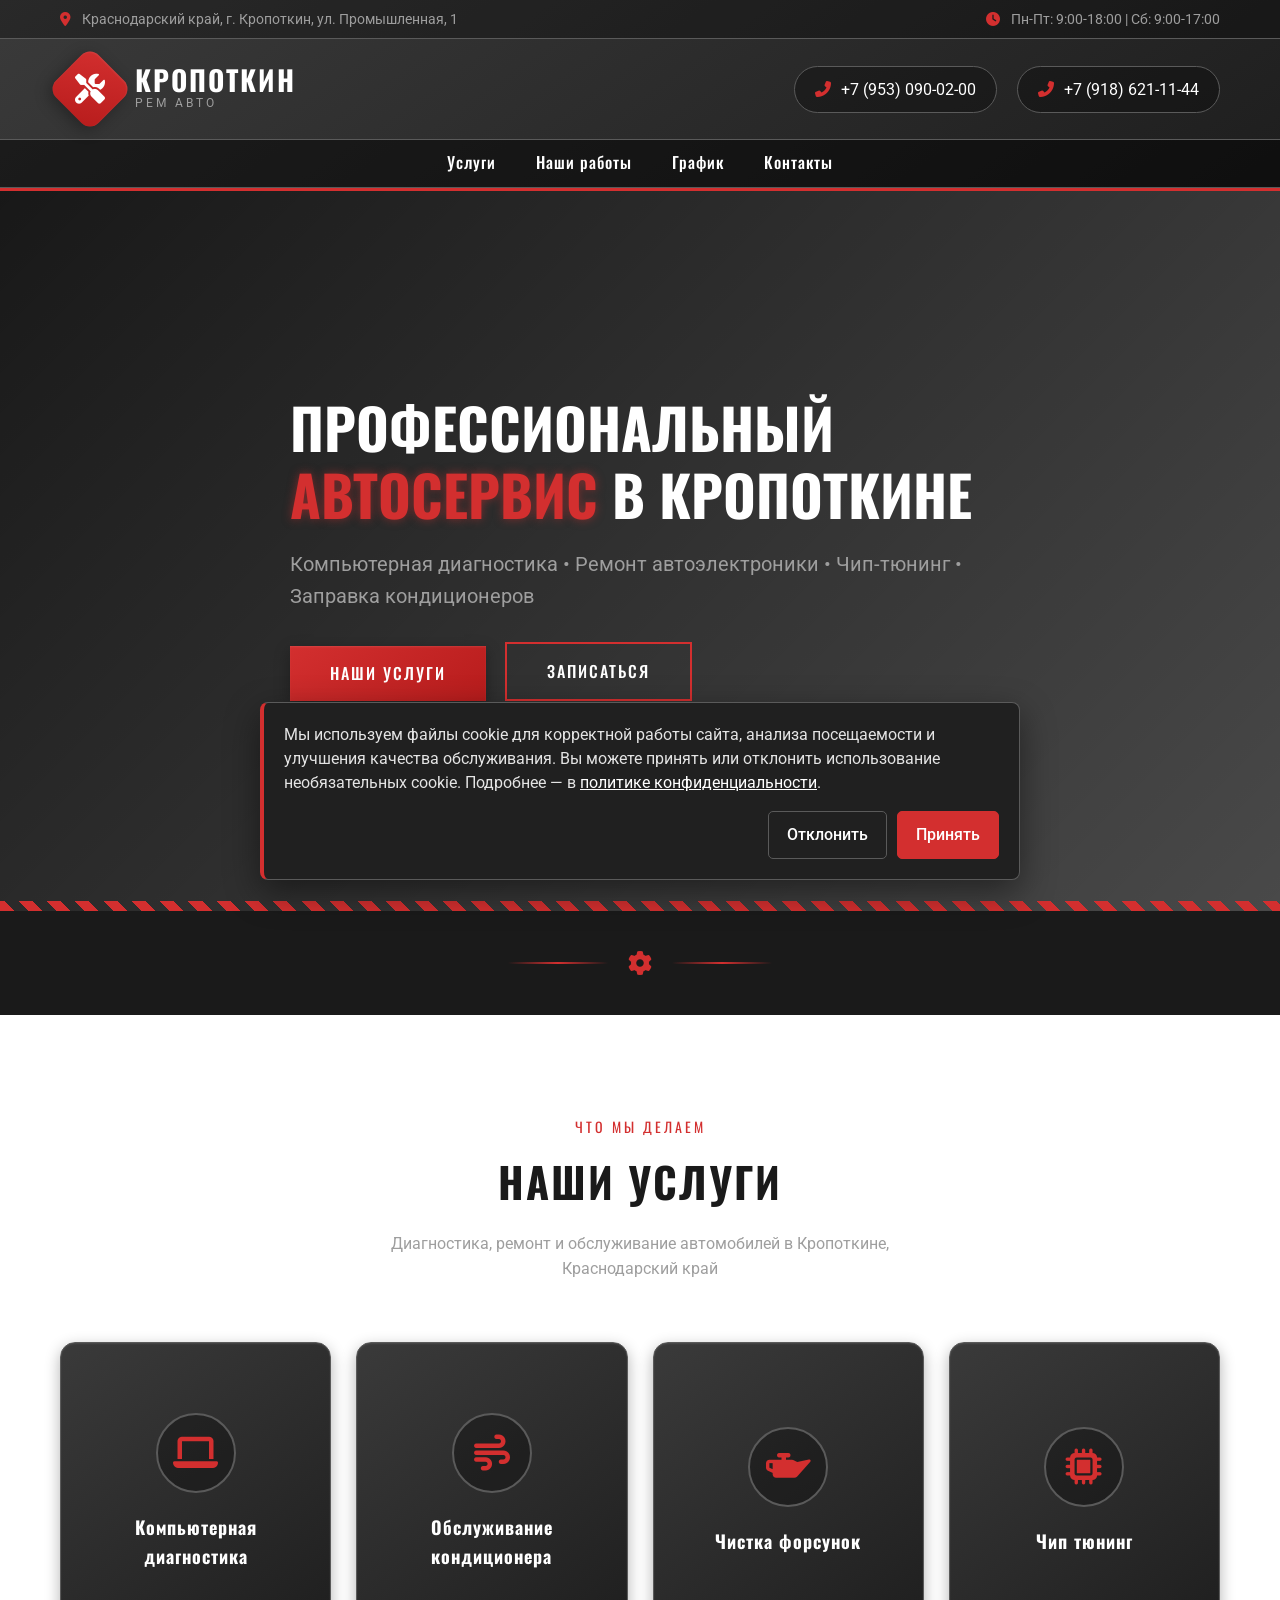
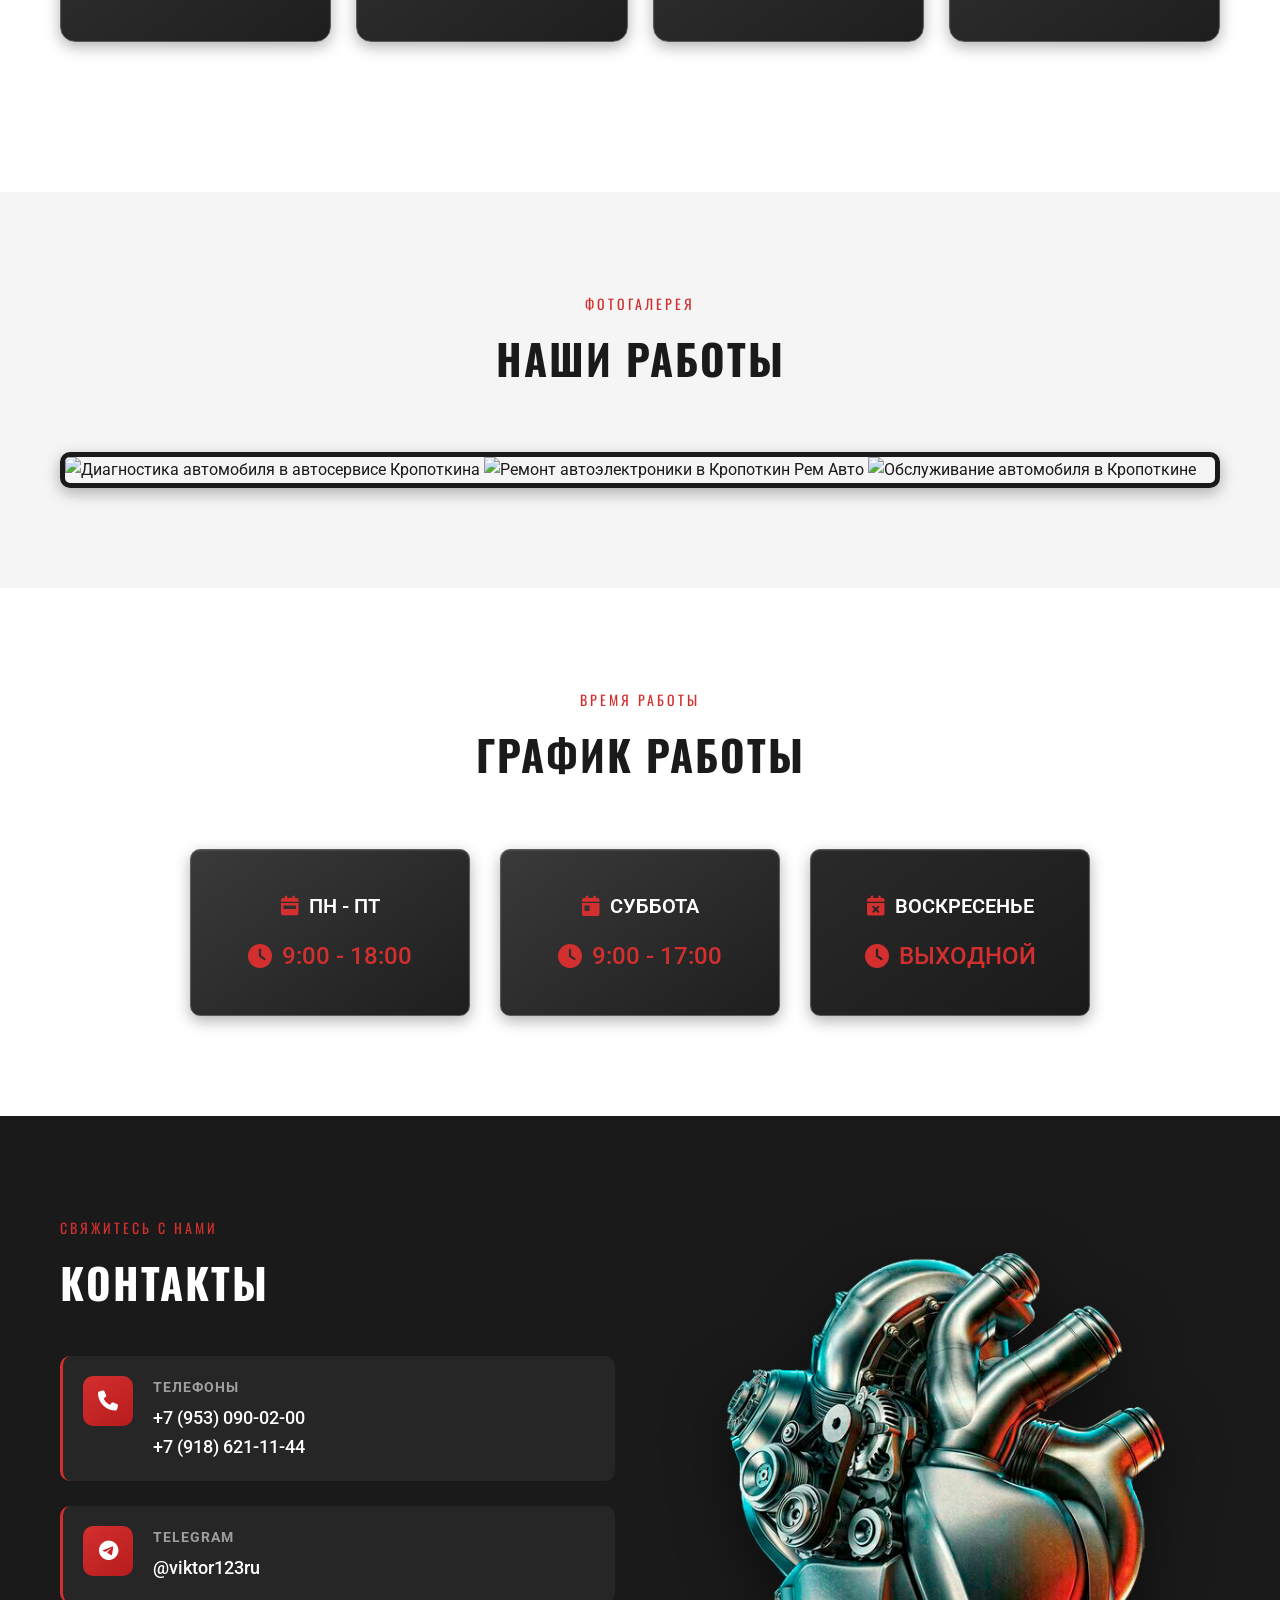
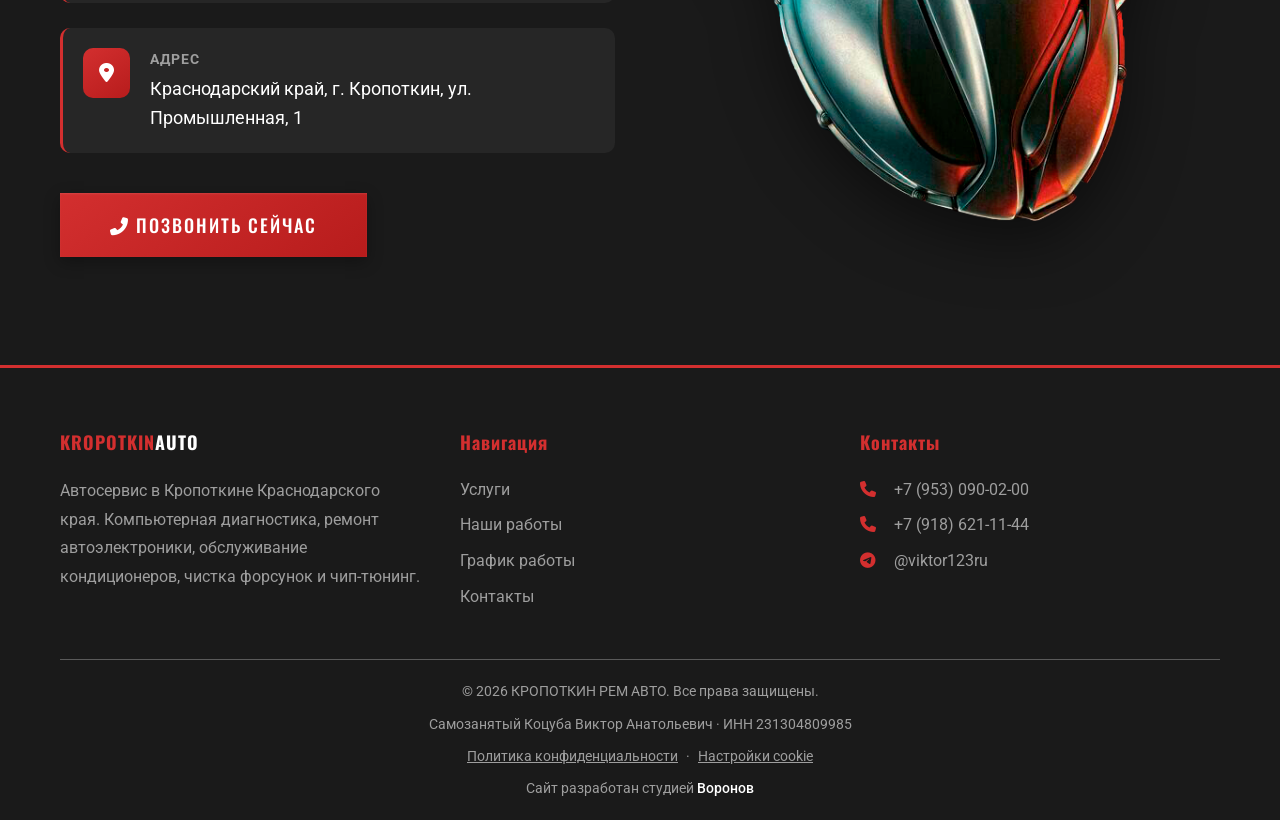
==== commit 53399a9d: "Обнова под ФЗ" ====
--- a/index.html
+++ b/index.html
@@ -19,7 +19,9 @@
     <meta property="og:image" content="https://krop-rem-avto.ru/img/logotip.png">
     <meta property="og:image:alt" content="Кропоткин Рем Авто — автосервис в Кропоткине">
     <meta name="twitter:card" content="summary_large_image">
-    
+    <meta name="yandex-verification" content="96b470ac72ed0d7d" />
+    <meta name="yandex-metrika-id" content="111523197">
+    <meta name="google-site-verification" content="eMkrEUiMLHv2abtJANUX78kRziIdC3nuNgSR4vNER50" />
     <!-- Favicon -->
     <link rel="apple-touch-icon" sizes="57x57" href="./img/apple-icon-57x57.png">
     <link rel="apple-touch-icon" sizes="60x60" href="./img/apple-icon-60x60.png">
@@ -38,21 +40,6 @@
     <meta name="msapplication-TileColor" content="#da532c">
     <meta name="theme-color" content="#1e1e1e">
 
-    <!--Метрика-->
-    <!-- Yandex.Metrika counter -->
-    <script type="text/javascript">
-        (function(m,e,t,r,i,k,a){
-            m[i]=m[i]||function(){(m[i].a=m[i].a||[]).push(arguments)};
-            m[i].l=1*new Date();
-            for (var j = 0; j < document.scripts.length; j++) {if (document.scripts[j].src === r) { return; }}
-            k=e.createElement(t),a=e.getElementsByTagName(t)[0],k.async=1,k.src=r,a.parentNode.insertBefore(k,a)
-        })(window, document,'script','https://mc.yandex.ru/metrika/tag.js?id=111523197', 'ym');
-
-        ym(111523197, 'init', {ssr:true, webvisor:true, clickmap:true, ecommerce:"dataLayer", referrer: document.referrer, url: location.href, accurateTrackBounce:true, trackLinks:true});
-    </script>
-    <noscript><div><img src="https://mc.yandex.ru/watch/111523197" style="position:absolute; left:-9999px;" alt="" /></div></noscript>
-    <!-- /Yandex.Metrika counter -->
-    
     <!-- Fonts -->
     <link rel="preconnect" href="https://fonts.googleapis.com">
     <link rel="preconnect" href="https://fonts.gstatic.com" crossorigin>
@@ -73,6 +60,8 @@
       "@id": "https://krop-rem-avto.ru/#auto-repair",
       "url": "https://krop-rem-avto.ru/",
       "name": "Кропоткин Рем Авто",
+      "legalName": "Коцуба Виктор Анатольевич",
+      "taxID": "231304809985",
       "description": "Автосервис: компьютерная диагностика, ремонт автоэлектроники, обслуживание кондиционеров, чистка форсунок и чип-тюнинг.",
       "image": "https://krop-rem-avto.ru/img/logotip.png",
       "telephone": ["+7-953-090-02-00", "+7-918-621-11-44"],
@@ -404,6 +393,12 @@
             
             <div class="footer-bottom">
                 <p>&copy; 2026 КРОПОТКИН РЕМ АВТО. Все права защищены.</p>
+                <p class="footer-legal">Самозанятый Коцуба Виктор Анатольевич · ИНН 231304809985</p>
+                <p class="footer-policy-links">
+                    <a href="./privacy.html">Политика конфиденциальности</a>
+                    <span aria-hidden="true">·</span>
+                    <button type="button" data-cookie-settings>Настройки cookie</button>
+                </p>
                 <p class="footer-developer">
                     Сайт разработан студией
                     <a href="https://voronov-art.ru/" target="_blank" rel="noopener noreferrer" aria-label="Студия веб-разработки Воронов">Воронов</a>
@@ -426,5 +421,6 @@
     <script src="https://code.jquery.com/jquery-3.6.1.js"></script>
     <script src="./servis/js/main.js"></script>
     <script src="./servis/js/react.js" type="text/babel"></script>
+    <script src="./servis/js/cookie-consent.js"></script>
 </body>
 </html>
--- a/servis/style/main.css
+++ b/servis/style/main.css
@@ -736,6 +736,41 @@
     margin-top: 10px;
 }
 
+.footer-legal {
+    margin-top: 10px;
+    color: var(--gray);
+}
+
+.footer-policy-links {
+    display: flex;
+    justify-content: center;
+    align-items: center;
+    flex-wrap: wrap;
+    gap: 8px;
+    margin-top: 10px;
+}
+
+.footer-policy-links a,
+.footer-policy-links button {
+    color: var(--gray);
+    font: inherit;
+    text-decoration: underline;
+}
+
+.footer-policy-links button {
+    padding: 0;
+    background: none;
+    border: 0;
+    cursor: pointer;
+}
+
+.footer-policy-links a:hover,
+.footer-policy-links a:focus-visible,
+.footer-policy-links button:hover,
+.footer-policy-links button:focus-visible {
+    color: var(--white);
+}
+
 .footer-developer a {
     color: var(--white);
     font-weight: 500;
@@ -747,6 +782,170 @@
 .footer-developer a:focus-visible {
     color: var(--primary);
     text-decoration: underline;
+}
+
+/* ===== COOKIE CONSENT ===== */
+.cookie-consent {
+    position: fixed;
+    z-index: 10000;
+    right: 20px;
+    bottom: 20px;
+    left: 20px;
+    display: none;
+    max-width: 760px;
+    margin: 0 auto;
+    padding: 20px;
+    background: #202020;
+    color: var(--white);
+    border: 1px solid var(--metal-light);
+    border-left: 4px solid var(--primary);
+    border-radius: 8px;
+    box-shadow: 0 12px 35px rgba(0, 0, 0, 0.45);
+}
+
+.cookie-consent.is-visible {
+    display: block;
+}
+
+.cookie-consent p {
+    margin: 0 0 16px;
+    color: #e4e4e4;
+    line-height: 1.5;
+}
+
+.cookie-consent a {
+    color: var(--white);
+    text-decoration: underline;
+}
+
+.cookie-consent__actions {
+    display: flex;
+    justify-content: flex-end;
+    flex-wrap: wrap;
+    gap: 10px;
+}
+
+.cookie-consent__button {
+    min-height: 42px;
+    padding: 10px 18px;
+    color: var(--white);
+    font: inherit;
+    font-weight: 500;
+    background: transparent;
+    border: 1px solid var(--metal-light);
+    border-radius: 5px;
+    cursor: pointer;
+}
+
+.cookie-consent__button--accept {
+    background: var(--primary);
+    border-color: var(--primary);
+}
+
+.cookie-consent__button:hover,
+.cookie-consent__button:focus-visible {
+    filter: brightness(1.15);
+}
+
+/* ===== ПОЛИТИКА КОНФИДЕНЦИАЛЬНОСТИ ===== */
+.legal-page {
+    min-height: 100vh;
+    background: #f4f4f4;
+    color: #222;
+}
+
+.legal-header {
+    padding: 24px 0;
+    background: var(--dark);
+    border-bottom: 3px solid var(--primary);
+}
+
+.legal-header__inner {
+    display: flex;
+    justify-content: space-between;
+    align-items: center;
+    gap: 20px;
+}
+
+.legal-header__brand,
+.legal-header__back {
+    color: var(--white);
+    text-decoration: none;
+}
+
+.legal-header__brand {
+    font-family: 'Oswald', sans-serif;
+    font-size: 24px;
+    font-weight: 600;
+}
+
+.legal-header__back:hover,
+.legal-header__back:focus-visible {
+    color: var(--primary);
+}
+
+.legal-content {
+    max-width: 900px;
+    margin: 40px auto;
+    padding: 36px;
+    background: var(--white);
+    box-shadow: 0 8px 30px rgba(0, 0, 0, 0.08);
+}
+
+.legal-content h1,
+.legal-content h2 {
+    font-family: 'Oswald', sans-serif;
+}
+
+.legal-content h1 {
+    margin-bottom: 10px;
+    font-size: clamp(28px, 5vw, 42px);
+}
+
+.legal-content h2 {
+    margin: 32px 0 12px;
+    font-size: 24px;
+}
+
+.legal-content p,
+.legal-content li {
+    line-height: 1.7;
+}
+
+.legal-content ul {
+    padding-left: 24px;
+}
+
+.legal-content a {
+    color: #a31313;
+}
+
+.legal-updated {
+    color: #666;
+}
+
+@media (max-width: 600px) {
+    .cookie-consent {
+        right: 10px;
+        bottom: 10px;
+        left: 10px;
+        padding: 16px;
+    }
+
+    .cookie-consent__actions,
+    .cookie-consent__button {
+        width: 100%;
+    }
+
+    .legal-header__inner {
+        align-items: flex-start;
+        flex-direction: column;
+    }
+
+    .legal-content {
+        margin: 20px auto;
+        padding: 22px 18px;
+    }
 }
 
 /* ===== КНОПКА НАВЕРХ ===== */
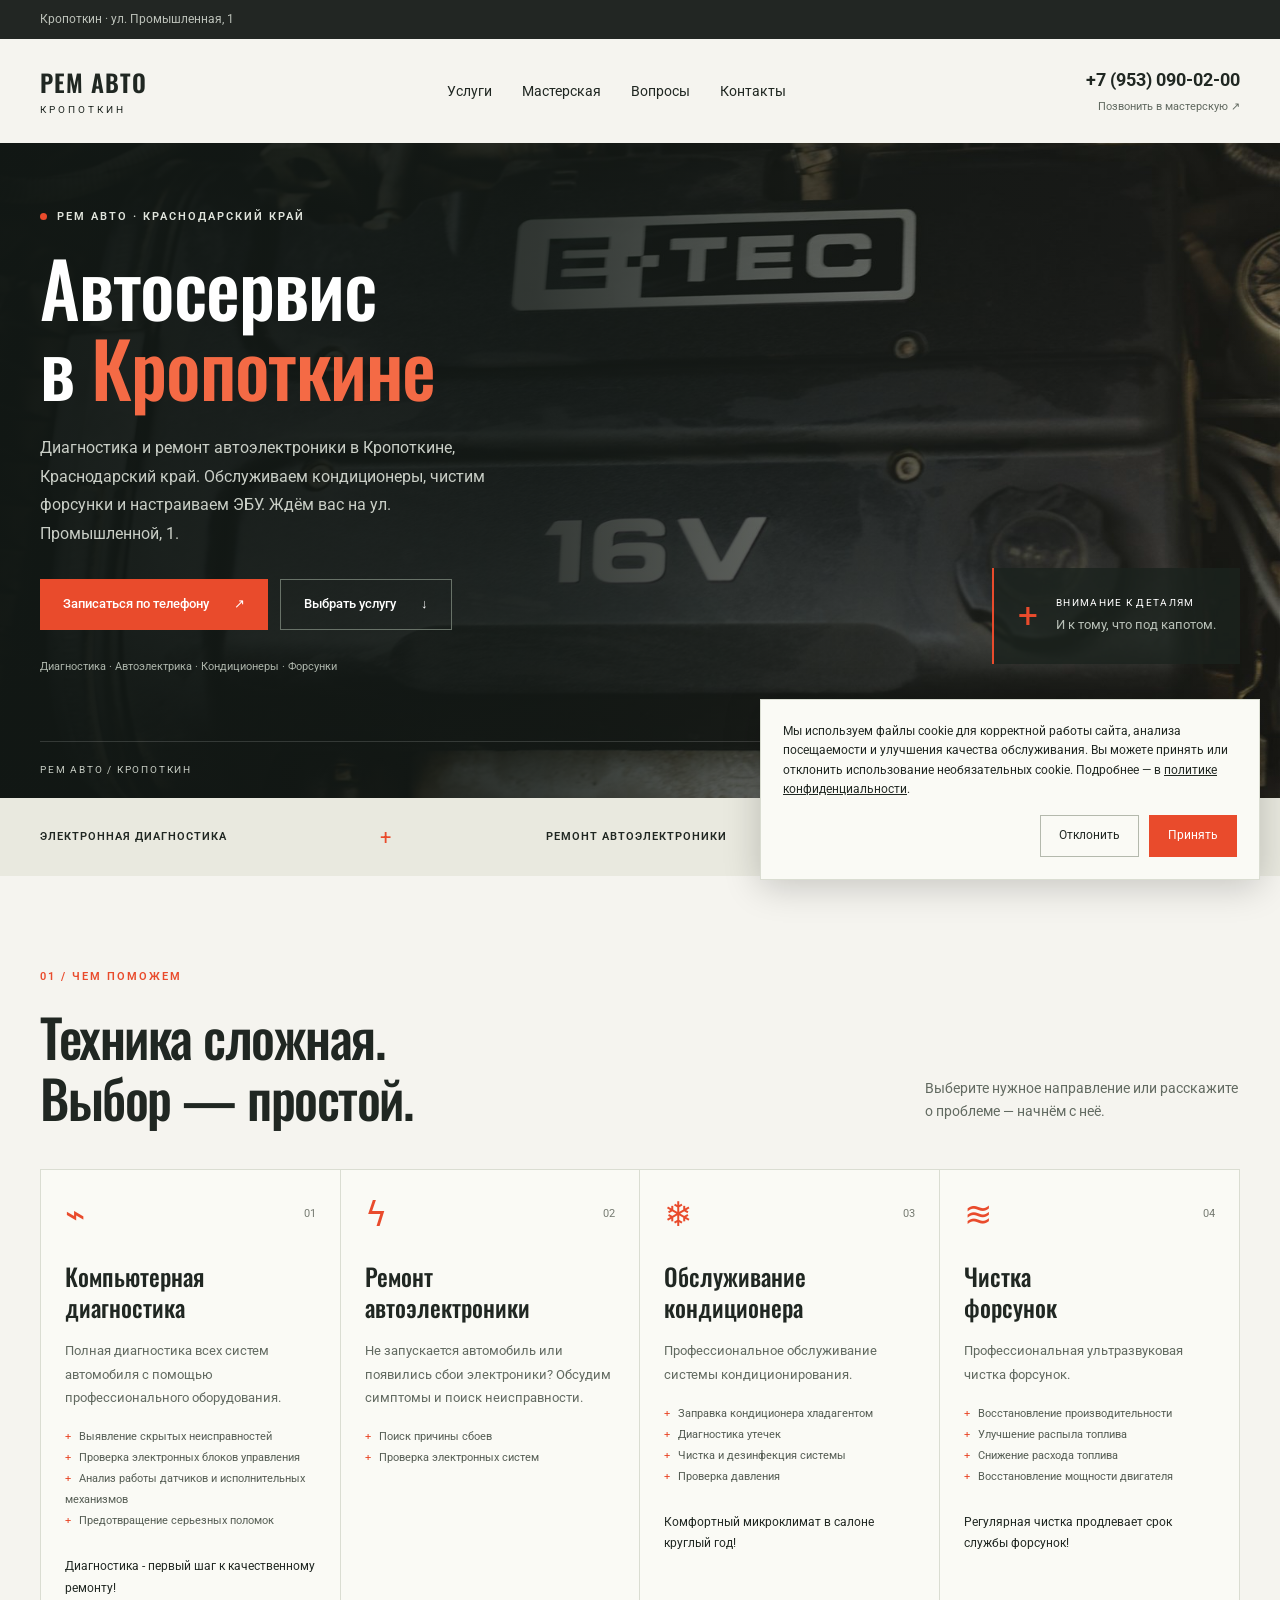
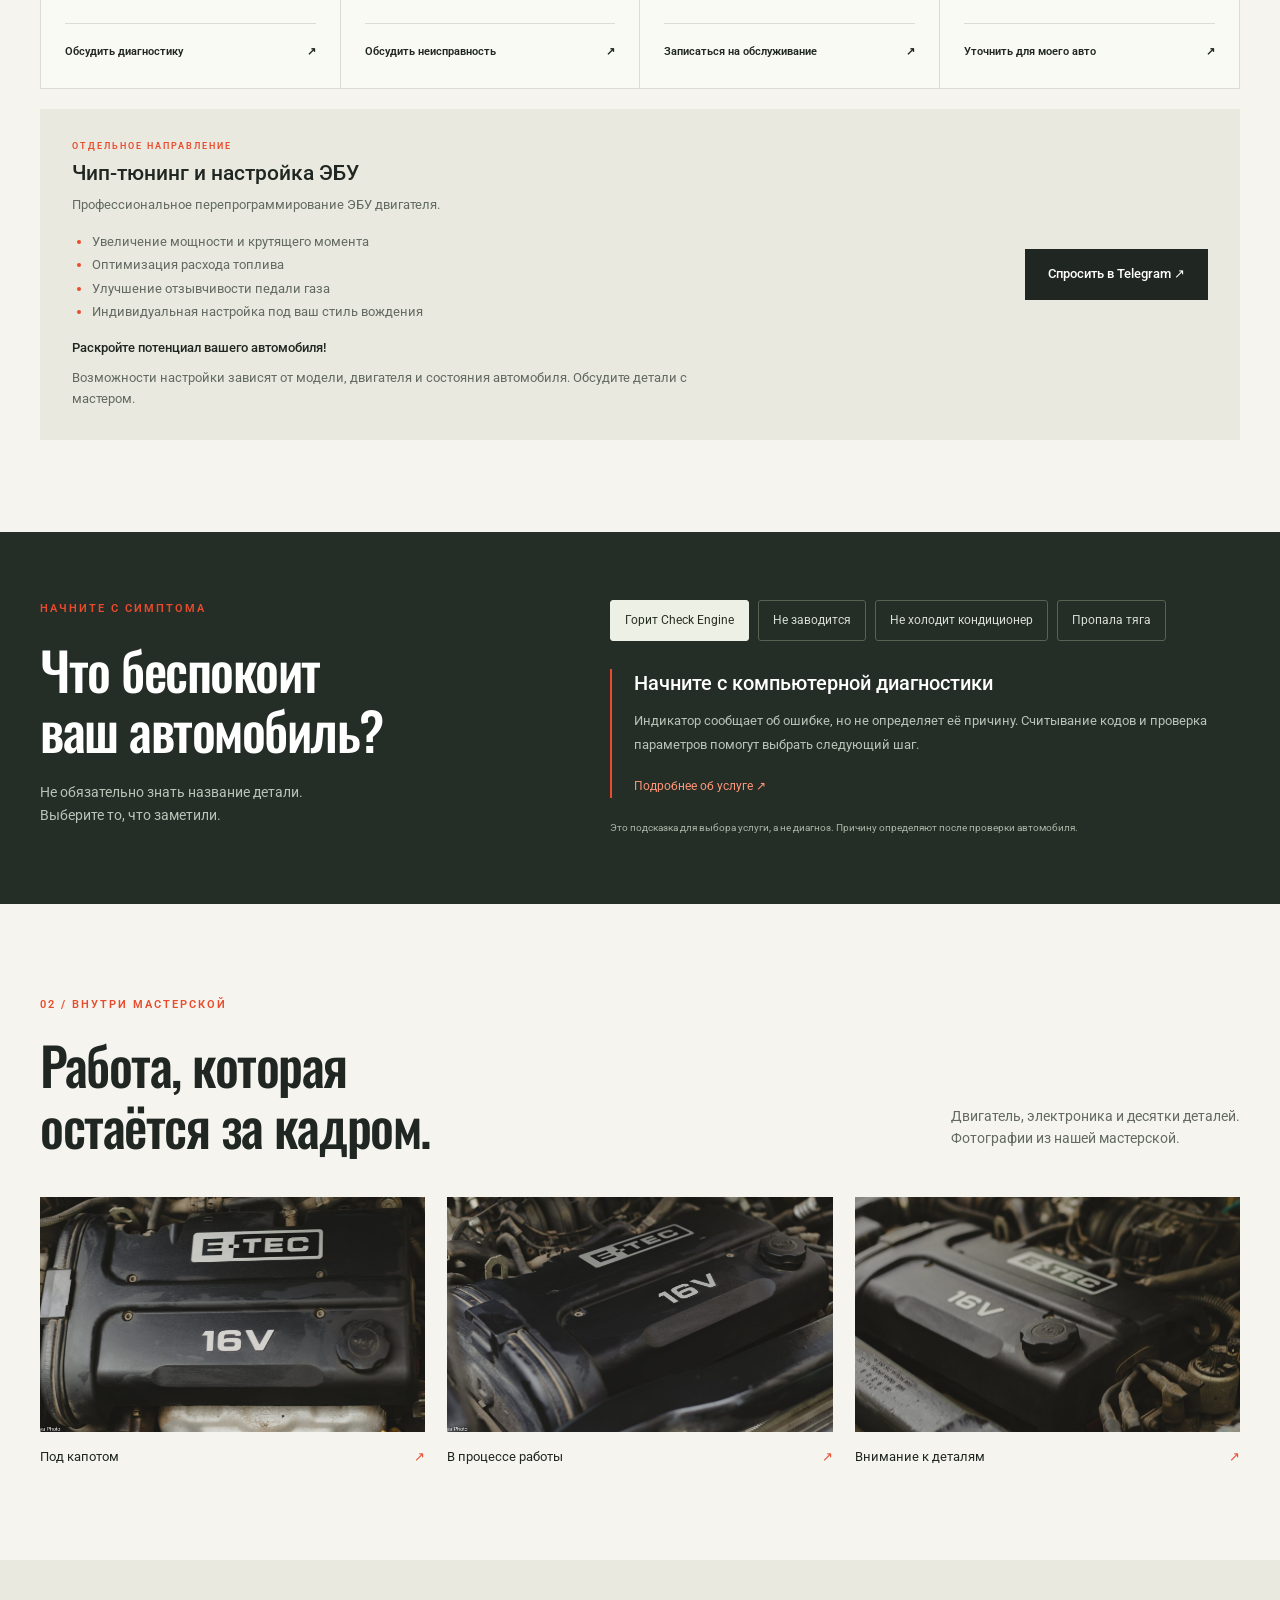
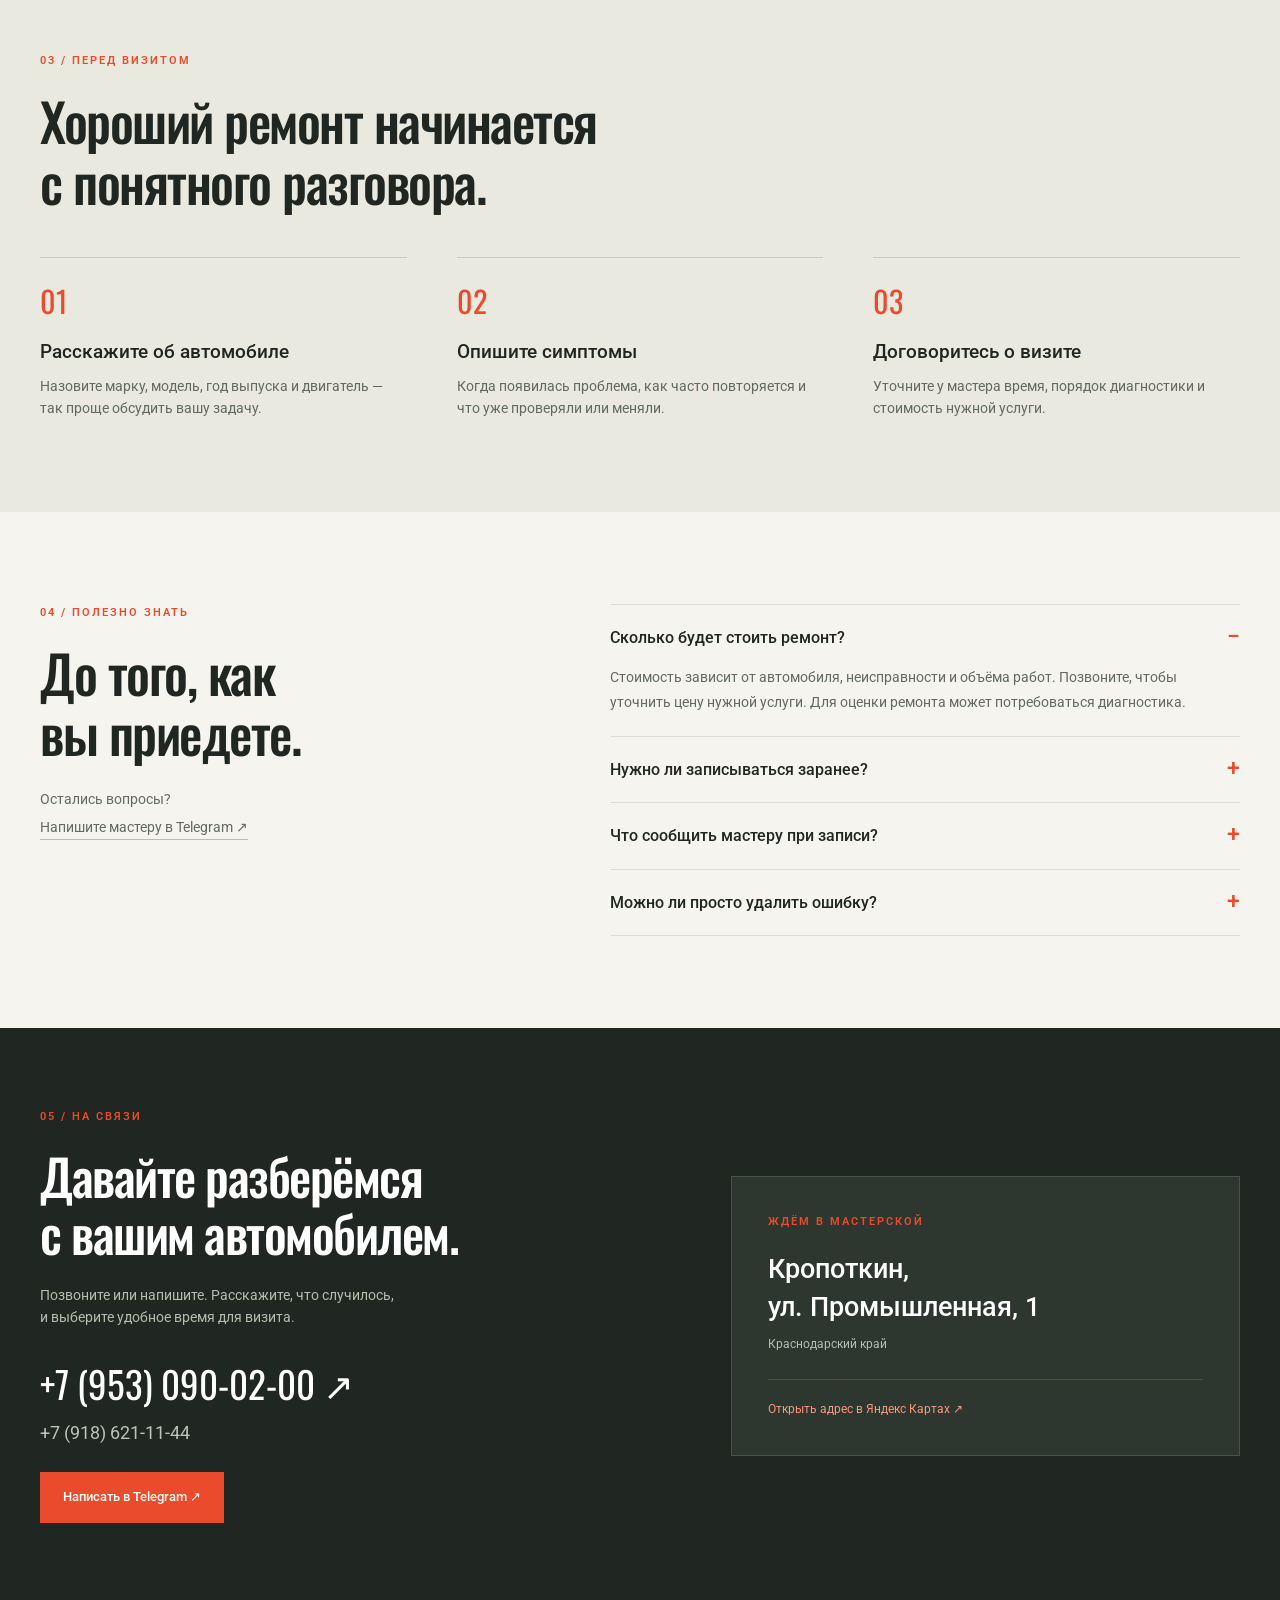
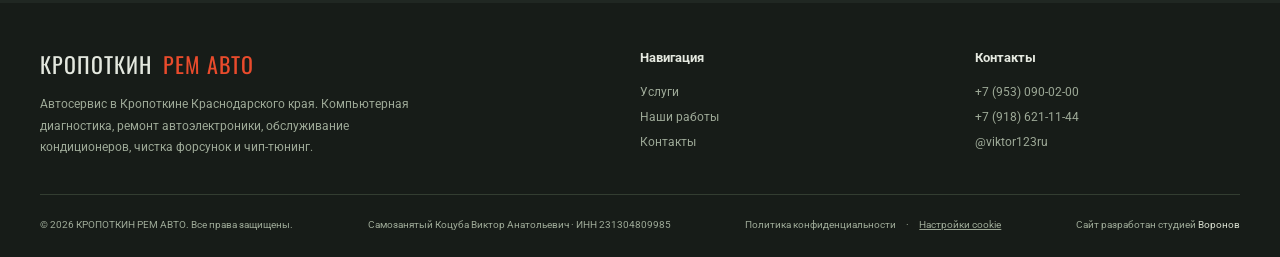
==== commit 669b0607: "Новый дизайн сайта" ====
--- a/index.html
+++ b/index.html
@@ -4,7 +4,7 @@
     <meta charset="UTF-8">
     <meta name="viewport" content="width=device-width, initial-scale=1.0">
     <title>Автосервис в Кропоткине — диагностика и ремонт | РЕМ АВТО</title>
-    <meta name="description" content="Автосервис «Кропоткин Рем Авто» в Кропоткине: компьютерная диагностика, автоэлектрика, заправка кондиционеров, чистка форсунок и чип-тюнинг. Запись по телефону.">
+    <meta name="description" content="Автосервис в Кропоткине, Краснодарский край: диагностика, автоэлектрика, кондиционеры, чистка форсунок и чип-тюнинг. Промышленная, 1. Запись: +7 (953) 090-02-00.">
     <meta name="robots" content="index, follow, max-image-preview:large">
     <meta name="author" content="Кропоткин Рем Авто">
     <meta name="geo.region" content="RU-KDA">
@@ -14,11 +14,15 @@
     <meta property="og:type" content="website">
     <meta property="og:site_name" content="Кропоткин Рем Авто">
     <meta property="og:title" content="Автосервис в Кропоткине — Кропоткин Рем Авто">
-    <meta property="og:description" content="Диагностика и ремонт автоэлектроники, обслуживание автокондиционеров, чистка форсунок и чип-тюнинг в Кропоткине.">
+    <meta property="og:description" content="Диагностика и ремонт автоэлектроники, кондиционеры, чистка форсунок и чип-тюнинг. Краснодарский край, Кропоткин, ул. Промышленная, 1. Запись по телефону.">
     <meta property="og:url" content="https://krop-rem-avto.ru/">
     <meta property="og:image" content="https://krop-rem-avto.ru/img/logotip.png">
     <meta property="og:image:alt" content="Кропоткин Рем Авто — автосервис в Кропоткине">
     <meta name="twitter:card" content="summary_large_image">
+    <meta name="twitter:title" content="Автосервис в Кропоткине — Кропоткин Рем Авто">
+    <meta name="twitter:description" content="Диагностика, автоэлектрика, кондиционеры и форсунки. Краснодарский край, Кропоткин, ул. Промышленная, 1. Запись: +7 (953) 090-02-00.">
+    <meta name="twitter:image" content="https://krop-rem-avto.ru/img/logotip.png">
+    <meta name="twitter:image:alt" content="Кропоткин Рем Авто — автосервис в Краснодарском крае">
     <meta name="yandex-verification" content="96b470ac72ed0d7d" />
     <meta name="yandex-metrika-id" content="111523197">
     <meta name="google-site-verification" content="eMkrEUiMLHv2abtJANUX78kRziIdC3nuNgSR4vNER50" />
@@ -45,14 +49,9 @@
     <link rel="preconnect" href="https://fonts.gstatic.com" crossorigin>
     <link href="https://fonts.googleapis.com/css2?family=Oswald:wght@300;400;500;600;700&family=Roboto:wght@300;400;500;700&display=swap" rel="stylesheet">
     
-    <!-- Fotorama -->
-    <link href="https://cdnjs.cloudflare.com/ajax/libs/fotorama/4.6.4/fotorama.css" rel="stylesheet">
-    
-    <!-- Font Awesome -->
-    <link rel="stylesheet" href="https://cdnjs.cloudflare.com/ajax/libs/font-awesome/6.2.1/css/all.min.css">
-    
     <!-- Main CSS -->
-    <link rel="stylesheet" href="./servis/style/main.css">
+    <link rel="preload" as="image" href="./img/slide/work-01.jpg" fetchpriority="high">
+    <link rel="stylesheet" href="./servis/style/home.css">
     <script type="application/ld+json">
     {
       "@context": "https://schema.org",
@@ -62,7 +61,7 @@
       "name": "Кропоткин Рем Авто",
       "legalName": "Коцуба Виктор Анатольевич",
       "taxID": "231304809985",
-      "description": "Автосервис: компьютерная диагностика, ремонт автоэлектроники, обслуживание кондиционеров, чистка форсунок и чип-тюнинг.",
+      "description": "Автосервис в городе Кропоткин, Краснодарский край: компьютерная диагностика, ремонт автоэлектроники, обслуживание кондиционеров, чистка форсунок и чип-тюнинг.",
       "image": "https://krop-rem-avto.ru/img/logotip.png",
       "telephone": ["+7-953-090-02-00", "+7-918-621-11-44"],
       "address": {
@@ -76,300 +75,82 @@
         {"@type": "City", "name": "Кропоткин"},
         {"@type": "AdministrativeArea", "name": "Краснодарский край"}
       ],
-      "openingHoursSpecification": [
-        {
-          "@type": "OpeningHoursSpecification",
-          "dayOfWeek": ["Monday", "Tuesday", "Wednesday", "Thursday", "Friday"],
-          "opens": "09:00",
-          "closes": "18:00"
-        },
-        {
-          "@type": "OpeningHoursSpecification",
-          "dayOfWeek": "Saturday",
-          "opens": "09:00",
-          "closes": "17:00"
-        }
-      ],
-      "sameAs": ["https://t.me/viktor123ru"]
+      "sameAs": ["https://t.me/viktor123ru"],
+      "hasOfferCatalog": {
+        "@type": "OfferCatalog",
+        "name": "Услуги автосервиса Кропоткин Рем Авто",
+        "itemListElement": [
+          {"@type": "Offer", "itemOffered": {"@type": "Service", "name": "Компьютерная диагностика автомобиля", "url": "https://krop-rem-avto.ru/#diagnostics", "provider": {"@id": "https://krop-rem-avto.ru/#auto-repair"}}},
+          {"@type": "Offer", "itemOffered": {"@type": "Service", "name": "Ремонт автоэлектроники", "url": "https://krop-rem-avto.ru/#electrics", "provider": {"@id": "https://krop-rem-avto.ru/#auto-repair"}}},
+          {"@type": "Offer", "itemOffered": {"@type": "Service", "name": "Обслуживание и заправка автокондиционера", "url": "https://krop-rem-avto.ru/#aircon", "provider": {"@id": "https://krop-rem-avto.ru/#auto-repair"}}},
+          {"@type": "Offer", "itemOffered": {"@type": "Service", "name": "Ультразвуковая чистка форсунок", "url": "https://krop-rem-avto.ru/#injectors", "provider": {"@id": "https://krop-rem-avto.ru/#auto-repair"}}},
+          {"@type": "Offer", "itemOffered": {"@type": "Service", "name": "Чип-тюнинг и настройка ЭБУ", "url": "https://krop-rem-avto.ru/#tuning", "provider": {"@id": "https://krop-rem-avto.ru/#auto-repair"}}}
+        ]
+      }
+    }
+    </script>
+    <script type="application/ld+json">
+    {
+      "@context": "https://schema.org",
+      "@type": "WebSite",
+      "@id": "https://krop-rem-avto.ru/#website",
+      "url": "https://krop-rem-avto.ru/",
+      "name": "Кропоткин Рем Авто",
+      "inLanguage": "ru-RU",
+      "publisher": {"@id": "https://krop-rem-avto.ru/#auto-repair"}
     }
     </script>
 </head>
 <body>
-    <!-- Header с металлическим эффектом -->
-    <header class="header">
-        <div class="header-top">
-            <div class="container">
-                <div class="header-contact">
-                    <span><i class="fas fa-map-marker-alt"></i> Краснодарский край, г. Кропоткин, ул. Промышленная, 1</span>
-                    <span><i class="fas fa-clock"></i> Пн-Пт: 9:00-18:00 | Сб: 9:00-17:00</span>
-                </div>
+    <a class="skip-link" href="#main">Перейти к содержимому</a>
+    <div class="topbar"><div class="container"><span>Кропоткин · ул. Промышленная, 1</span></div></div>
+    <header class="header"><div class="container header-inner">
+        <a class="brand" href="#" aria-label="Кропоткин Рем Авто — главная"><span>РЕМ АВТО<small>КРОПОТКИН</small></span></a>
+        <nav aria-label="Основная навигация"><a href="#services">Услуги</a><a href="#gallery">Мастерская</a><a href="#faq">Вопросы</a><a href="#contacts">Контакты</a></nav>
+        <a class="header-phone" href="tel:+79530900200">+7 (953) 090-02-00<small>Позвонить в мастерскую ↗</small></a>
+    </div></header>
+    <main id="main">
+        <section class="hero"><div class="container hero-inner">
+            <div class="hero-copy"><p class="eyebrow"><span class="status-dot"></span> РЕМ АВТО · КРАСНОДАРСКИЙ КРАЙ</p>
+                <h1>Автосервис<br>в <em>Кропоткине</em></h1>
+                <p class="hero-description">Диагностика и ремонт автоэлектроники в Кропоткине, Краснодарский край. Обслуживаем кондиционеры, чистим форсунки и настраиваем ЭБУ. Ждём вас на ул. Промышленной, 1.</p>
+                <div class="actions"><a class="btn btn-primary" href="tel:+79530900200">Записаться по телефону <span aria-hidden="true">↗</span></a><a class="btn btn-outline" href="#services">Выбрать услугу <span aria-hidden="true">↓</span></a></div>
+                <p class="hero-note">Диагностика · Автоэлектрика · Кондиционеры · Форсунки</p>
             </div>
-        </div>
-        <div class="header-main">
-            <div class="container">
-                <div class="header-content">
-                    <a href="#" class="logo">
-                        <span class="logo-icon">
-                            <i class="fas fa-tools"></i>
-                        </span>
-                        <span class="logo-text">
-                            <span class="logo-main">КРОПОТКИН</span>
-                            <span class="logo-sub">РЕМ АВТО</span>
-                        </span>
-                    </a>
-                    
-                    <div class="header-phones">
-                        <a href="tel:+79530900200" class="phone-card">
-                            <i class="fas fa-phone-alt"></i>
-                            <span>+7 (953) 090-02-00</span>
-                        </a>
-                        <a href="tel:+79186211144" class="phone-card">
-                            <i class="fas fa-phone-alt"></i>
-                            <span>+7 (918) 621-11-44</span>
-                        </a>
-                    </div>
-                </div>
+            <div class="hero-label"><span class="label-cross" aria-hidden="true">+</span><span>ВНИМАНИЕ К ДЕТАЛЯМ<small>И к тому, что под капотом.</small></span></div>
+        </div><div class="hero-bottom container"><span>РЕМ АВТО / КРОПОТКИН</span><a href="#services">Ближе к решению <span aria-hidden="true">↓</span></a></div></section>
+        <div class="specialties"><div class="container"><span>ЭЛЕКТРОННАЯ ДИАГНОСТИКА</span><b aria-hidden="true">+</b><span>РЕМОНТ АВТОЭЛЕКТРОНИКИ</span><b aria-hidden="true">+</b><span>ОБСЛУЖИВАНИЕ АВТОМОБИЛЯ</span></div></div>
+        <section class="section" id="services"><div class="container">
+            <div class="section-heading"><div><p class="eyebrow">01 / ЧЕМ ПОМОЖЕМ</p><h2>Техника сложная.<br>Выбор — простой.</h2></div><p>Выберите нужное направление или расскажите о проблеме — начнём с неё.</p></div>
+            <div class="service-grid">
+                <article class="service-card" id="diagnostics"><div class="card-top"><span class="service-symbol" aria-hidden="true">⌁</span><span>01</span></div><h3>Компьютерная<br>диагностика</h3><p>Полная диагностика всех систем автомобиля с помощью профессионального оборудования.</p><ul><li>Выявление скрытых неисправностей</li><li>Проверка электронных блоков управления</li><li>Анализ работы датчиков и исполнительных механизмов</li><li>Предотвращение серьезных поломок</li></ul><p class="service-note">Диагностика - первый шаг к качественному ремонту!</p><a href="tel:+79530900200">Обсудить диагностику <span aria-hidden="true">↗</span></a></article>
+                <article class="service-card" id="electrics"><div class="card-top"><span class="service-symbol" aria-hidden="true">ϟ</span><span>02</span></div><h3>Ремонт<br>автоэлектроники</h3><p>Не запускается автомобиль или появились сбои электроники? Обсудим симптомы и поиск неисправности.</p><ul><li>Поиск причины сбоев</li><li>Проверка электронных систем</li></ul><a href="tel:+79530900200">Обсудить неисправность <span aria-hidden="true">↗</span></a></article>
+                <article class="service-card" id="aircon"><div class="card-top"><span class="service-symbol" aria-hidden="true">❄</span><span>03</span></div><h3>Обслуживание<br>кондиционера</h3><p>Профессиональное обслуживание системы кондиционирования.</p><ul><li>Заправка кондиционера хладагентом</li><li>Диагностика утечек</li><li>Чистка и дезинфекция системы</li><li>Проверка давления</li></ul><p class="service-note">Комфортный микроклимат в салоне круглый год!</p><a href="tel:+79530900200">Записаться на обслуживание <span aria-hidden="true">↗</span></a></article>
+                <article class="service-card" id="injectors"><div class="card-top"><span class="service-symbol" aria-hidden="true">≋</span><span>04</span></div><h3>Чистка<br>форсунок</h3><p>Профессиональная ультразвуковая чистка форсунок.</p><ul><li>Восстановление производительности</li><li>Улучшение распыла топлива</li><li>Снижение расхода топлива</li><li>Восстановление мощности двигателя</li></ul><p class="service-note">Регулярная чистка продлевает срок службы форсунок!</p><a href="tel:+79530900200">Уточнить для моего авто <span aria-hidden="true">↗</span></a></article>
             </div>
-        </div>
-        
-        <!-- Навигация с эффектом стали -->
-        <nav class="nav">
-            <div class="container">
-                <ul class="nav-list">
-                    <li><a href="#services" class="nav-link">Услуги</a></li>
-                    <li><a href="#gallery" class="nav-link">Наши работы</a></li>
-                    <li><a href="#schedule" class="nav-link">График</a></li>
-                    <li><a href="#contacts" class="nav-link">Контакты</a></li>
-                </ul>
-            </div>
-        </nav>
-    </header>
-
-    <!-- Hero Section с индустриальным фоном -->
-    <section class="hero">
-        <div class="hero-overlay"></div>
-        <div class="container">
-            <div class="hero-content">
-                <h1 class="hero-title">
-                    Профессиональный <span class="text-highlight">автосервис</span> в Кропоткине
-                </h1>
-                <p class="hero-text">
-                    Компьютерная диагностика • Ремонт автоэлектроники • Чип-тюнинг • Заправка кондиционеров
-                </p>
-                <div class="hero-buttons">
-                    <a href="#services" class="btn btn-primary">Наши услуги</a>
-                    <a href="#contacts" class="btn btn-outline">Записаться</a>
-                </div>
-            </div>
-        </div>
-        <div class="hero-pattern"></div>
-    </section>
-
-    <!-- Металлическая разделительная полоса -->
-    <div class="divider">
-        <div class="divider-line"></div>
-        <i class="fas fa-cog divider-icon"></i>
-        <div class="divider-line"></div>
-    </div>
-
-    <!-- Услуги -->
-    <section class="services" id="services">
-        <div class="container">
-            <div class="section-header">
-                <span class="section-subtitle">Что мы делаем</span>
-                <h2 class="section-title">НАШИ УСЛУГИ</h2>
-                <p class="section-text">Диагностика, ремонт и обслуживание автомобилей в Кропоткине, Краснодарский край</p>
-            </div>
-            
-            <div class="services-grid">
-                <!-- Компьютерная диагностика -->
-                <div class="service-card" onclick="res_1()">
-                    <div class="service-card-inner">
-                        <div class="service-front">
-                            <div class="service-icon">
-                                <i class="fas fa-laptop"></i>
-                            </div>
-                            <h3>Компьютерная диагностика</h3>
-                        </div>
-                        <div class="service-back">
-                            <p>Полная диагностика всех систем автомобиля</p>
-                        </div>
-                    </div>
-                </div>
-
-                <!-- Обслуживание кондиционера -->
-                <div class="service-card" onclick="res_2()">
-                    <div class="service-card-inner">
-                        <div class="service-front">
-                            <div class="service-icon">
-                                <i class="fas fa-wind"></i>
-                            </div>
-                            <h3>Обслуживание кондиционера</h3>
-                        </div>
-                        <div class="service-back">
-                            <p>Заправка и диагностика кондиционера</p>
-                        </div>
-                    </div>
-                </div>
-
-                <!-- Чистка форсунок -->
-                <div class="service-card" onclick="res_3()">
-                    <div class="service-card-inner">
-                        <div class="service-front">
-                            <div class="service-icon">
-                                <i class="fas fa-oil-can"></i>
-                            </div>
-                            <h3>Чистка форсунок</h3>
-                        </div>
-                        <div class="service-back">
-                            <p>Ультразвуковая чистка форсунок</p>
-                        </div>
-                    </div>
-                </div>
-
-                <!-- Чип тюнинг -->
-                <div class="service-card" onclick="res_4()">
-                    <div class="service-card-inner">
-                        <div class="service-front">
-                            <div class="service-icon">
-                                <i class="fas fa-microchip"></i>
-                            </div>
-                            <h3>Чип тюнинг</h3>
-                        </div>
-                        <div class="service-back">
-                            <p>Увеличение мощности двигателя</p>
-                        </div>
-                    </div>
-                </div>
-            </div>
-
-            <!-- React Root -->
-            <div id="root"></div>
-        </div>
-    </section>
-
-    <!-- Галерея -->
-    <section class="gallery" id="gallery">
-        <div class="container">
-            <div class="section-header">
-                <span class="section-subtitle">Фотогалерея</span>
-                <h2 class="section-title">НАШИ РАБОТЫ</h2>
-            </div>
-            
-            <div class="fotorama" data-loop="true" data-autoplay="3000" data-nav="false" data-width="100%" data-ratio="16/9">
-                <img src="./img/slide/IMG_01.png" alt="Диагностика автомобиля в автосервисе Кропоткина" loading="lazy" width="4929" height="2773">
-                <img src="./img/slide/IMG_02.png" alt="Ремонт автоэлектроники в Кропоткин Рем Авто" loading="lazy" width="5060" height="2846">
-                <img src="./img/slide/IMG_03.png" alt="Обслуживание автомобиля в Кропоткине" loading="lazy" width="4461" height="2510">
-            </div>
-        </div>
-    </section>
-
-    <!-- График работы -->
-    <section class="schedule" id="schedule">
-        <div class="container">
-            <div class="section-header">
-                <span class="section-subtitle">Время работы</span>
-                <h2 class="section-title">ГРАФИК РАБОТЫ</h2>
-            </div>
-            
-            <div class="schedule-grid">
-                <div class="schedule-card">
-                    <div class="schedule-day">
-                        <i class="fas fa-calendar-week"></i>
-                        <span>ПН - ПТ</span>
-                    </div>
-                    <div class="schedule-time">
-                        <i class="fas fa-clock"></i>
-                        <span>9:00 - 18:00</span>
-                    </div>
-                </div>
-                
-                <div class="schedule-card">
-                    <div class="schedule-day">
-                        <i class="fas fa-calendar-day"></i>
-                        <span>СУББОТА</span>
-                    </div>
-                    <div class="schedule-time">
-                        <i class="fas fa-clock"></i>
-                        <span>9:00 - 17:00</span>
-                    </div>
-                </div>
-                
-                <div class="schedule-card sunday">
-                    <div class="schedule-day">
-                        <i class="fas fa-calendar-times"></i>
-                        <span>ВОСКРЕСЕНЬЕ</span>
-                    </div>
-                    <div class="schedule-time">
-                        <i class="fas fa-clock"></i>
-                        <span>ВЫХОДНОЙ</span>
-                    </div>
-                </div>
-            </div>
-        </div>
-    </section>
-
-    <!-- Контакты -->
-    <section class="contacts" id="contacts">
-        <div class="container">
-            <div class="contacts-grid">
-                <div class="contacts-info">
-                    <span class="section-subtitle">Свяжитесь с нами</span>
-                    <h2 class="section-title">КОНТАКТЫ</h2>
-                    
-                    <div class="contacts-list">
-                        <div class="contacts-item">
-                            <div class="contacts-icon">
-                                <i class="fas fa-phone"></i>
-                            </div>
-                            <div>
-                                <h4>Телефоны</h4>
-                                <a href="tel:+79530900200" class="contacts-link">+7 (953) 090-02-00</a><br>
-                                <a href="tel:+79186211144" class="contacts-link">+7 (918) 621-11-44</a>
-                            </div>
-                        </div>
-                        
-                        <div class="contacts-item">
-                            <div class="contacts-icon">
-                                <i class="fab fa-telegram"></i>
-                            </div>
-                            <div>
-                                <h4>Telegram</h4>
-                                <a href="tg://resolve?domain=viktor123ru" class="contacts-link">@viktor123ru</a>
-                            </div>
-                        </div>
-                        
-                        <div class="contacts-item">
-                            <div class="contacts-icon">
-                                <i class="fas fa-map-marker-alt"></i>
-                            </div>
-                            <div>
-                                <h4>Адрес</h4>
-                                <p class="contacts-text">Краснодарский край, г. Кропоткин, ул. Промышленная, 1</p>
-                            </div>
-                        </div>
-                    </div>
-                    
-                    <div class="contacts-action">
-                        <a href="tel:+79186211144" class="btn btn-primary btn-large">
-                            <i class="fas fa-phone-alt"></i> Позвонить сейчас
-                        </a>
-                    </div>
-                </div>
-                
-                <div class="contacts-image">
-                    <img src="./img/logotip.png" alt="Кропоткин Рем Авто — автосервис в Краснодарском крае" class="contacts-img" loading="lazy">
-                </div>
-            </div>
-        </div>
-    </section>
-
+            <div class="tuning" id="tuning"><div><span class="eyebrow">ОТДЕЛЬНОЕ НАПРАВЛЕНИЕ</span><h3>Чип-тюнинг и настройка ЭБУ</h3><p>Профессиональное перепрограммирование ЭБУ двигателя.</p><ul><li>Увеличение мощности и крутящего момента</li><li>Оптимизация расхода топлива</li><li>Улучшение отзывчивости педали газа</li><li>Индивидуальная настройка под ваш стиль вождения</li></ul><p class="service-note">Раскройте потенциал вашего автомобиля!</p><p>Возможности настройки зависят от модели, двигателя и состояния автомобиля. Обсудите детали с мастером.</p></div><a class="btn btn-dark" href="https://t.me/viktor123ru" target="_blank" rel="noopener noreferrer">Спросить в Telegram ↗</a></div>
+        </div></section>
+        <section class="problem-section"><div class="container problem-layout"><div><p class="eyebrow">НАЧНИТЕ С СИМПТОМА</p><h2>Что беспокоит<br>ваш автомобиль?</h2><p>Не обязательно знать название детали.<br>Выберите то, что заметили.</p></div><div><div class="symptoms" aria-label="Выберите симптом"><button type="button" data-symptom="check" aria-pressed="true">Горит Check Engine</button><button type="button" data-symptom="start" aria-pressed="false">Не заводится</button><button type="button" data-symptom="cold" aria-pressed="false">Не холодит кондиционер</button><button type="button" data-symptom="power" aria-pressed="false">Пропала тяга</button></div><div class="symptom-result" aria-live="polite" aria-atomic="true"><h3 id="symptom-title">Начните с компьютерной диагностики</h3><p id="symptom-text">Индикатор сообщает об ошибке, но не определяет её причину. Считывание кодов и проверка параметров помогут выбрать следующий шаг.</p><a id="symptom-link" href="#diagnostics">Подробнее об услуге ↗</a></div><p class="small-note">Это подсказка для выбора услуги, а не диагноз. Причину определяют после проверки автомобиля.</p></div></div></section>
+        <section class="section" id="gallery"><div class="container"><div class="section-heading"><div><p class="eyebrow">02 / ВНУТРИ МАСТЕРСКОЙ</p><h2>Работа, которая<br>остаётся за кадром.</h2></div><p>Двигатель, электроника и десятки деталей.<br>Фотографии из нашей мастерской.</p></div><div class="gallery-grid">
+            <a href="./img/slide/IMG_01.png" target="_blank" rel="noopener noreferrer"><figure><img src="./img/slide/work-01.jpg" alt="Двигатель автомобиля в мастерской" width="4929" height="2773" loading="lazy"><figcaption><span>Под капотом</span><span aria-hidden="true">↗</span></figcaption></figure></a>
+            <a href="./img/slide/IMG_02.png" target="_blank" rel="noopener noreferrer"><figure><img src="./img/slide/work-02.jpg" alt="Работа с автомобилем в автосервисе" width="5060" height="2846" loading="lazy"><figcaption><span>В процессе работы</span><span aria-hidden="true">↗</span></figcaption></figure></a>
+            <a href="./img/slide/IMG_03.png" target="_blank" rel="noopener noreferrer"><figure><img src="./img/slide/work-03.jpg" alt="Обслуживание автомобиля в мастерской" width="4461" height="2510" loading="lazy"><figcaption><span>Внимание к деталям</span><span aria-hidden="true">↗</span></figcaption></figure></a>
+        </div></div></section>
+        <section class="preparation section"><div class="container"><p class="eyebrow">03 / ПЕРЕД ВИЗИТОМ</p><h2>Хороший ремонт начинается<br>с понятного разговора.</h2><div class="steps"><article><span>01</span><h3>Расскажите об автомобиле</h3><p>Назовите марку, модель, год выпуска и двигатель — так проще обсудить вашу задачу.</p></article><article><span>02</span><h3>Опишите симптомы</h3><p>Когда появилась проблема, как часто повторяется и что уже проверяли или меняли.</p></article><article><span>03</span><h3>Договоритесь о визите</h3><p>Уточните у мастера время, порядок диагностики и стоимость нужной услуги.</p></article></div></div></section>
+        <section class="section" id="faq"><div class="container faq-layout"><div><p class="eyebrow">04 / ПОЛЕЗНО ЗНАТЬ</p><h2>До того, как<br>вы приедете.</h2><p>Остались вопросы?<br><a class="text-link" href="https://t.me/viktor123ru" target="_blank" rel="noopener noreferrer">Напишите мастеру в Telegram ↗</a></p></div><div class="faq-list">
+            <details open><summary>Сколько будет стоить ремонт?</summary><p>Стоимость зависит от автомобиля, неисправности и объёма работ. Позвоните, чтобы уточнить цену нужной услуги. Для оценки ремонта может потребоваться диагностика.</p></details>
+            <details><summary>Нужно ли записываться заранее?</summary><p>Лучше предварительно позвонить или написать в Telegram: уточните свободное время и возможность выполнить нужные работы.</p></details>
+            <details><summary>Что сообщить мастеру при записи?</summary><p>Марку, модель, год выпуска, тип двигателя и симптомы. Если есть коды ошибок или фотографии индикаторов, их можно отправить в Telegram.</p></details>
+            <details><summary>Можно ли просто удалить ошибку?</summary><p>Удаление кода само по себе не устраняет причину. Лучше сначала проверить, почему возникла ошибка, и обсудить результаты диагностики с мастером.</p></details>
+        </div></div></section>
+        <section class="contact-section" id="contacts"><div class="container contact-layout"><div><p class="eyebrow">05 / НА СВЯЗИ</p><h2>Давайте разберёмся<br>с вашим автомобилем.</h2><p>Позвоните или напишите. Расскажите, что случилось,<br>и выберите удобное время для визита.</p><a class="big-phone" href="tel:+79530900200">+7 (953) 090-02-00 ↗</a><a class="second-phone" href="tel:+79186211144">+7 (918) 621-11-44</a><a class="btn btn-primary" href="https://t.me/viktor123ru" target="_blank" rel="noopener noreferrer">Написать в Telegram ↗</a></div><div class="visit-card"><p class="eyebrow">ЖДЁМ В МАСТЕРСКОЙ</p><h3>Кропоткин,<br>ул. Промышленная, 1</h3><p>Краснодарский край</p><a class="route-link" href="https://yandex.ru/maps/?text=Кропоткин%2C%20Промышленная%2C%201" target="_blank" rel="noopener noreferrer">Открыть адрес в Яндекс Картах ↗</a></div></div></section>
+    </main>
     <!-- Footer -->
     <footer class="footer">
         <div class="container">
             <div class="footer-grid">
                 <div class="footer-about">
-                    <h4>KROPOTKIN<span>AUTO</span></h4>
+                    <h4>КРОПОТКИН <span>РЕМ АВТО</span></h4>
                     <p>Автосервис в Кропоткине Краснодарского края. Компьютерная диагностика, ремонт автоэлектроники, обслуживание кондиционеров, чистка форсунок и чип-тюнинг.</p>
                 </div>
                 
@@ -378,7 +159,6 @@
                     <ul>
                         <li><a href="#services">Услуги</a></li>
                         <li><a href="#gallery">Наши работы</a></li>
-                        <li><a href="#schedule">График работы</a></li>
                         <li><a href="#contacts">Контакты</a></li>
                     </ul>
                 </div>
@@ -407,20 +187,8 @@
         </div>
     </footer>
 
-    <!-- Кнопка наверх -->
-    <button id="scrollTop" class="scroll-top">
-        <i class="fas fa-arrow-up"></i>
-    </button>
-
-    <!-- Scripts -->
-    <script src="https://ajax.googleapis.com/ajax/libs/jquery/1.11.1/jquery.min.js"></script>
-    <script src="https://cdnjs.cloudflare.com/ajax/libs/fotorama/4.6.4/fotorama.js"></script>
-    <script src="https://unpkg.com/react@16/umd/react.development.js"></script>
-    <script src="https://unpkg.com/react-dom@16/umd/react-dom.development.js"></script>
-    <script src="https://unpkg.com/@babel/standalone/babel.min.js"></script>
-    <script src="https://code.jquery.com/jquery-3.6.1.js"></script>
-    <script src="./servis/js/main.js"></script>
-    <script src="./servis/js/react.js" type="text/babel"></script>
-    <script src="./servis/js/cookie-consent.js"></script>
+    <div class="mobile-actions"><a href="tel:+79530900200">Позвонить ↗</a><a href="https://t.me/viktor123ru" target="_blank" rel="noopener noreferrer">Telegram ↗</a></div>
+    <script src="./servis/js/main.js" defer></script>
+    <script src="./servis/js/cookie-consent.js" defer></script>
 </body>
 </html>
--- a/servis/style/home.css
+++ b/servis/style/home.css
@@ -0,0 +1,159 @@
+:root{--primary:#e94b2c;--ink:#202722;--muted:#626a61;--paper:#f5f4ef;--line:#daddd2}*{box-sizing:border-box}html{scroll-behavior:smooth;scroll-padding-top:24px}body{margin:0;background:var(--paper);color:var(--ink);font:16px/1.6 Roboto,Arial,sans-serif}a{color:inherit;text-decoration:none}button{font:inherit}img{display:block;max-width:100%}h1,h2,h3,p,figure{margin:0}h1,h2,h3{line-height:1.15}h1,h2{font-family:Oswald,'Arial Narrow',Arial,sans-serif;font-weight:500;letter-spacing:-1.5px}h2{font-size:clamp(34px,4.1vw,54px)}h3{font-size:23px;font-weight:500}a:focus-visible,button:focus-visible,summary:focus-visible{outline:3px solid var(--primary);outline-offset:5px}.container{width:min(1200px,calc(100% - 80px));margin-inline:auto}.topbar{background:#222623;color:#bdc2ba;font-size:12px}.topbar .container{display:flex;justify-content:space-between;padding-block:10px}.header-inner{display:flex;align-items:center;justify-content:space-between;gap:28px;min-height:104px}.brand{display:flex;align-items:center;gap:13px;font:600 24px/1.2 Oswald,Arial,sans-serif;letter-spacing:1px}.brand small{display:block;font:10px Roboto,Arial,sans-serif;letter-spacing:3px;margin-top:7px}.brand-mark{background:var(--primary);color:#fff;padding:10px 11px;font-style:italic;letter-spacing:-4px;font-size:28px}.brand-mark span{position:relative;left:-2px}.header nav{display:flex;gap:30px;font-size:14px}.header nav a:hover,.text-link:hover{color:var(--primary)}.header-phone{font-size:18px;font-weight:700;white-space:nowrap}.header-phone small{display:block;font-size:11px;font-weight:400;text-align:right;color:var(--muted);margin-top:3px}.hero{position:relative;color:white;background:#202622 url('../../img/slide/work-01.jpg') center right/cover no-repeat;isolation:isolate}.hero:before{content:'';position:absolute;inset:0;z-index:-1;background:linear-gradient(90deg,#111714f7,#111714d1 42%,#11171420)}.hero-inner{min-height:575px;display:flex;align-items:center;justify-content:space-between;gap:30px;padding-block:65px}.eyebrow{font-size:11px;font-weight:600;letter-spacing:2px;color:var(--primary);margin-bottom:21px}.hero .eyebrow{color:#e1e5dd;display:flex;align-items:center;gap:10px}.status-dot{width:7px;height:7px;border-radius:50%;background:var(--primary)}h1{font-size:clamp(48px,6.4vw,84px);letter-spacing:-2px;line-height:1.06}h1 em{font-style:normal;color:#f46a45}.hero-description{max-width:470px;color:#c9cec6;font-size:16px;line-height:1.8;margin:26px 0 30px}.actions{display:flex;gap:12px;flex-wrap:wrap}.btn{min-height:51px;padding:14px 23px;display:inline-flex;align-items:center;justify-content:center;gap:25px;font-size:13px;font-weight:500;transition:background .2s,transform .2s}.btn:hover{transform:translateY(-2px)}.btn-primary{background:var(--primary);color:white}.btn-primary:hover{background:#ca3b20}.btn-outline{border:1px solid #687268;color:white}.btn-outline:hover{background:#ffffff16}.btn-dark{background:var(--ink);color:white;white-space:nowrap}.hero-note{font-size:11px;color:#acb4aa;margin-top:28px}.hero-label{display:flex;align-items:center;gap:17px;align-self:flex-end;margin-bottom:12px;padding:20px 24px;border-left:2px solid var(--primary);background:#1b221dcc;font-size:10px;letter-spacing:1.3px}.hero-label small{display:block;letter-spacing:0;font-size:13px;color:#b8c0b7;margin-top:4px}.label-cross{font-size:35px;color:var(--primary)}.hero-bottom{display:flex;justify-content:space-between;padding-block:20px;border-top:1px solid #ffffff25;font-size:10px;letter-spacing:1.8px;color:#c6ccc3}.hero-bottom a span{margin-left:20px}.specialties{background:#e9e9df}.specialties .container{display:flex;align-items:center;justify-content:space-between;gap:20px;padding-block:23px;font-size:11px;letter-spacing:1px;font-weight:600}.specialties b{color:var(--primary);font-size:20px;font-weight:400}.section{padding-block:92px}.section-heading{display:flex;align-items:flex-end;justify-content:space-between;gap:40px;margin-bottom:42px}.section-heading>p{max-width:315px;color:var(--muted);font-size:14px;padding-bottom:5px}.service-grid{display:grid;grid-template-columns:repeat(4,minmax(0,1fr));border:1px solid var(--line)}.service-card{background:#fafaf5;padding:27px 24px;display:flex;flex-direction:column;border-right:1px solid var(--line);transition:background .2s}.service-card:last-child{border-right:0}.service-card:hover{background:white}.card-top{display:flex;align-items:center;justify-content:space-between;margin-bottom:30px;color:#767b72;font-size:11px}.service-symbol{font-size:34px;color:var(--primary);line-height:1}.service-card h3{font:500 24px/1.3 Oswald,Arial,sans-serif}.service-card p{font-size:13px;color:var(--muted);margin-top:16px;line-height:1.8}.service-card ul{padding:0;list-style:none;font-size:11px;line-height:1.9;margin:18px 0 24px;color:#555d54}.service-card li:before{content:'+';color:var(--primary);margin-right:8px}.service-card>a{border-top:1px solid var(--line);padding-top:19px;margin-top:auto;font-size:11px;font-weight:600;display:flex;justify-content:space-between;gap:10px}.service-card>a:hover{color:var(--primary)}.tuning{display:flex;justify-content:space-between;align-items:center;gap:30px;margin-top:20px;padding:30px 32px;background:#e9e9df}.tuning .eyebrow{display:block;margin-bottom:8px;font-size:9px}.tuning h3{font-size:21px}.tuning p{font-size:13px;color:var(--muted);max-width:620px;margin-top:10px}.problem-section{background:#252d27;color:white;padding-block:68px}.problem-layout,.faq-layout{display:grid;grid-template-columns:1fr 1.3fr;gap:85px}.problem-layout>div>p:not(.eyebrow){color:#bbc3b8;font-size:14px;margin-top:22px}.symptoms{display:flex;flex-wrap:wrap;gap:9px}.symptoms button{color:#d9dfd5;background:transparent;border:1px solid #586152;border-radius:3px;padding:10px 14px;font-size:12px;cursor:pointer}.symptoms button:hover{border-color:#d6decf}.symptoms button[aria-pressed=true]{background:#edf0e5;color:#263022;border-color:#edf0e5}.symptom-result{border-left:2px solid var(--primary);padding-left:22px;margin-top:28px}.symptom-result h3{font-size:20px;line-height:1.4}.symptom-result p{font-size:13px;line-height:1.8;color:#bbc3b8;margin:12px 0 16px}.symptom-result a{font-size:12px;color:#ff9678}.problem-layout .small-note{font-size:10px!important;color:#aab4a5!important}.gallery-grid{display:grid;grid-template-columns:repeat(3,minmax(0,1fr));gap:22px}.gallery-grid img{width:100%;height:235px;object-fit:cover;transition:filter .2s}.gallery-grid a:hover img{filter:brightness(1.15)}.gallery-grid figcaption{display:flex;justify-content:space-between;font-size:13px;margin-top:15px}.gallery-grid figcaption>span:last-child{color:var(--primary)}.preparation{background:#e9e9df}.steps{display:grid;grid-template-columns:repeat(3,1fr);gap:50px;margin-top:46px}.steps article{border-top:1px solid #c9cdc0;padding-top:20px}.steps article>span{font:30px Oswald,Arial,sans-serif;color:var(--primary)}.steps h3{font-size:19px;margin:18px 0 12px}.steps p{color:var(--muted);font-size:14px}.faq-layout>div>p:not(.eyebrow){font-size:14px;color:var(--muted);margin-top:25px}.text-link{display:inline-block;border-bottom:1px solid #bbb;margin-top:6px}.faq-list details{border-bottom:1px solid var(--line);padding:20px 0}.faq-list details:first-child{border-top:1px solid var(--line)}.faq-list summary{cursor:pointer;font-size:16px;font-weight:500;list-style:none;display:flex;justify-content:space-between;gap:20px}.faq-list summary::-webkit-details-marker{display:none}.faq-list summary:after{content:'+';color:var(--primary);font-size:23px;line-height:1}.faq-list details[open] summary:after{content:'−'}.faq-list details p{font-size:14px;color:var(--muted);line-height:1.8;padding:15px 30px 0 0}.contact-section{background:#202722;color:white;padding-block:80px}.contact-layout{display:grid;grid-template-columns:1.2fr 1fr;gap:80px;align-items:center}.contact-layout h2{font-size:clamp(34px,3.9vw,50px)}.contact-layout>div>p:not(.eyebrow){margin:22px 0;color:#b3beaf;font-size:14px}.big-phone{display:block;font:clamp(24px,3vw,37px) Oswald,Arial,sans-serif;margin-top:28px}.second-phone{display:block;color:#bbc4b7;margin:8px 0 24px;font-size:18px}.visit-card{background:#2e372f;border:1px solid #485245;padding:36px}.visit-card h3{font-size:27px;line-height:1.4}.visit-card>p:not(.eyebrow){margin:8px 0 25px!important;font-size:12px!important}.route-link{display:block;border-top:1px solid #485245;margin-top:20px;padding-top:20px;font-size:12px;color:#ff9678}.footer{background:#171c18;color:#9da997;padding:45px 0 24px;font-size:12px}.footer-grid{display:grid;grid-template-columns:2fr 1fr 1fr;gap:70px}.footer h4{color:#e4e8df;margin:0 0 14px;font-size:13px}.footer-about h4{font:22px Oswald,Arial,sans-serif;letter-spacing:1px}.footer-about h4 span{color:var(--primary);margin-left:5px}.footer-about p{max-width:380px;line-height:1.8}.footer ul{list-style:none;margin:0;padding:0}.footer li,.footer-contacts p{margin-bottom:6px}.footer a:hover{color:white}.footer-bottom{border-top:1px solid #333d31;margin-top:35px;padding-top:22px;display:flex;flex-wrap:wrap;justify-content:space-between;gap:10px 30px;font-size:10px}.footer-policy-links{display:flex;gap:10px;align-items:center}.footer-policy-links button{padding:0;background:none;border:0;color:inherit;font:inherit;cursor:pointer;text-decoration:underline}.footer-developer a{color:#d6ddce}.cookie-consent{position:fixed;z-index:100;right:20px;bottom:20px;display:none;width:min(500px,calc(100% - 40px));background:#fafaf5;color:var(--ink);border:1px solid var(--line);padding:22px;box-shadow:0 6px 35px #0003;font-size:12px}.cookie-consent.is-visible{display:block}.cookie-consent a{text-decoration:underline}.cookie-consent__actions{display:flex;justify-content:flex-end;gap:10px;margin-top:16px}.cookie-consent__button{padding:10px 18px;min-height:42px;background:transparent;border:1px solid #b4b9ad;color:var(--ink);cursor:pointer}.cookie-consent__button--accept{background:var(--primary);border-color:var(--primary);color:white}.mobile-actions{display:none}.skip-link{position:fixed;top:-100px;left:20px;background:white;color:var(--ink);padding:10px;z-index:200}.skip-link:focus{top:10px}
+@media(max-width:1050px){.container{width:calc(100% - 48px)}.header nav{gap:18px}.header-phone{font-size:15px}.hero-label{display:none}.service-grid{grid-template-columns:repeat(2,minmax(0,1fr))}.service-card:nth-child(2){border-right:0}.service-card:nth-child(-n+2){border-bottom:1px solid var(--line)}.problem-layout,.faq-layout,.contact-layout{gap:40px}.gallery-grid img{height:190px}.specialties .container{font-size:9px;letter-spacing:.5px}.footer-grid{gap:35px}}
+@media(max-width:700px){.container{width:calc(100% - 36px)}.topbar .container{font-size:10px;justify-content:center}.header-inner{flex-wrap:wrap;gap:18px;padding:18px 0}.brand{font-size:20px}.brand-mark{font-size:25px}.header-phone{font-size:14px}.header nav{order:3;width:100%;justify-content:space-between;border-top:1px solid var(--line);padding-top:13px;font-size:12px}.header-phone small{font-size:9px}.hero-inner{min-height:510px;padding-block:50px}.hero:before{background:linear-gradient(90deg,#111714ed,#111714a6)}h1{font-size:clamp(46px,10vw,66px)}.hero-description{font-size:14px;max-width:420px}.hero-note{font-size:10px;max-width:290px}.hero-bottom{font-size:8px;letter-spacing:1px}.eyebrow{font-size:10px;letter-spacing:1.5px}.btn{padding:13px 17px;gap:15px;font-size:12px}.specialties .container{justify-content:center;padding-block:17px}.specialties .container>span:last-child,.specialties b:last-of-type{display:none}.section{padding-block:58px}.section-heading{display:block;margin-bottom:30px}.section-heading>p{margin-top:22px;max-width:100%}.service-card{padding:22px 17px}.service-card h3{font-size:22px}.service-card ul{font-size:10px}.service-card p{font-size:12px}.card-top{margin-bottom:22px}.tuning{align-items:flex-start;flex-direction:column;padding:25px}.tuning .btn{width:100%}.problem-layout,.faq-layout,.contact-layout{grid-template-columns:1fr;gap:32px}.problem-section{padding-block:50px}.gallery-grid{grid-template-columns:1fr;gap:28px}.gallery-grid img{height:auto;aspect-ratio:16/9}.steps{grid-template-columns:1fr;gap:24px;margin-top:30px}.steps h3{margin-top:10px}.steps article{position:relative;padding-left:52px}.steps article>span{position:absolute;left:0;top:22px}.contact-section{padding-block:55px}.visit-card{padding:25px}.footer-grid{grid-template-columns:1fr 1fr;gap:30px}.footer-about{grid-column:1/-1}.footer-bottom{display:block}.footer-bottom p{margin-bottom:10px}.footer{padding-bottom:90px}.mobile-actions{display:flex;position:fixed;bottom:0;left:0;right:0;z-index:50;background:#f5f4ef;border-top:1px solid var(--line);padding:9px 14px calc(9px + env(safe-area-inset-bottom));gap:10px}.mobile-actions a{flex:1;text-align:center;font-size:13px;font-weight:500;padding:10px;background:var(--primary);color:white}.mobile-actions a:last-child{background:#273127}.cookie-consent{bottom:calc(78px + env(safe-area-inset-bottom));right:12px;width:calc(100% - 24px);padding:17px}.contact-layout>div>p br{display:none}}
+@media(max-width:380px){.service-grid{grid-template-columns:1fr}.service-card{border-right:0;border-bottom:1px solid var(--line)}.service-card:last-child{border-bottom:0}.actions .btn{width:100%}.hero-inner{padding-block:38px}.brand{font-size:18px}.header-phone{font-size:12px}}
+@media(prefers-reduced-motion:reduce){html{scroll-behavior:auto}*,*:before,*:after{transition:none!important}}
+
+/* Restored service descriptions */
+.hero h1{font-size:clamp(36px,6vw,76px);letter-spacing:-1px}
+.service-card .service-note{margin:0 0 24px;font-size:12px;color:var(--ink)}
+.tuning ul{padding-left:20px;margin:14px 0;color:var(--muted);font-size:13px;line-height:1.8}
+.tuning li::marker{color:var(--primary)}
+.tuning .service-note{color:var(--ink);font-weight:500}
+
+/* Roomy service cards and touch-friendly actions on phones. */
+@media (max-width: 700px) {
+    #services .section-heading {
+        margin-bottom: 26px;
+    }
+
+    #services .section-heading .eyebrow {
+        margin-bottom: 14px;
+    }
+
+    #services .section-heading h2 {
+        font-size: clamp(32px, 8.5vw, 44px);
+        line-height: 1.18;
+        letter-spacing: -.8px;
+    }
+
+    #services .section-heading > p {
+        margin-top: 16px;
+        font-size: 15px;
+        line-height: 1.65;
+    }
+
+    #services .service-grid {
+        grid-template-columns: minmax(0, 1fr);
+        gap: 16px;
+        border: 0;
+    }
+
+    #services .service-card {
+        padding: 24px;
+        background: #fff;
+        border: 1px solid var(--line);
+        border-radius: 16px;
+        box-shadow: 0 4px 16px #20272205;
+    }
+
+    #services .card-top {
+        margin-bottom: 18px;
+    }
+
+    #services .service-symbol {
+        display: grid;
+        place-items: center;
+        width: 48px;
+        height: 48px;
+        border-radius: 12px;
+        background: #fff1eb;
+        font-size: 30px;
+    }
+
+    #services .card-top > span:last-child {
+        font-size: 13px;
+        letter-spacing: 2px;
+    }
+
+    #services .service-card h3 {
+        font-size: 28px;
+        line-height: 1.2;
+    }
+
+    #services .service-card p,
+    #services .tuning p {
+        font-size: 15px;
+        line-height: 1.65;
+    }
+
+    #services .service-card ul {
+        margin: 18px 0 20px;
+        font-size: 14px;
+        line-height: 1.55;
+    }
+
+    #services .service-card li {
+        position: relative;
+        padding: 8px 0 8px 22px;
+    }
+
+    #services .service-card li + li {
+        border-top: 1px solid #eef0e9;
+    }
+
+    #services .service-card li::before {
+        position: absolute;
+        left: 0;
+        margin: 0;
+        font-weight: 700;
+    }
+
+    #services .service-card .service-note {
+        margin: 0 0 22px;
+        padding-left: 12px;
+        border-left: 2px solid #efc4b6;
+        font-size: 13px;
+        color: var(--muted);
+    }
+
+    #services .service-card > a {
+        align-items: center;
+        min-height: 52px;
+        padding: 14px 16px;
+        border: 0;
+        border-radius: 10px;
+        background: #263129;
+        color: #fff;
+        font-size: 14px;
+        line-height: 1.4;
+    }
+
+    #services .service-card > a:hover,
+    #services .service-card > a:active {
+        background: #39493d;
+    }
+
+    #services .service-card > a > span {
+        flex-shrink: 0;
+        font-size: 20px;
+    }
+
+    #services .tuning {
+        margin-top: 20px;
+        padding: 24px;
+        gap: 24px;
+        border-radius: 16px;
+    }
+
+    #services .tuning h3 {
+        font-size: 25px;
+        line-height: 1.25;
+    }
+
+    #services .tuning ul {
+        font-size: 14px;
+        line-height: 1.6;
+    }
+
+    #services .tuning li + li {
+        margin-top: 8px;
+    }
+
+    #services .tuning .btn {
+        min-height: 52px;
+        border-radius: 10px;
+        white-space: normal;
+        font-size: 14px;
+    }
+}
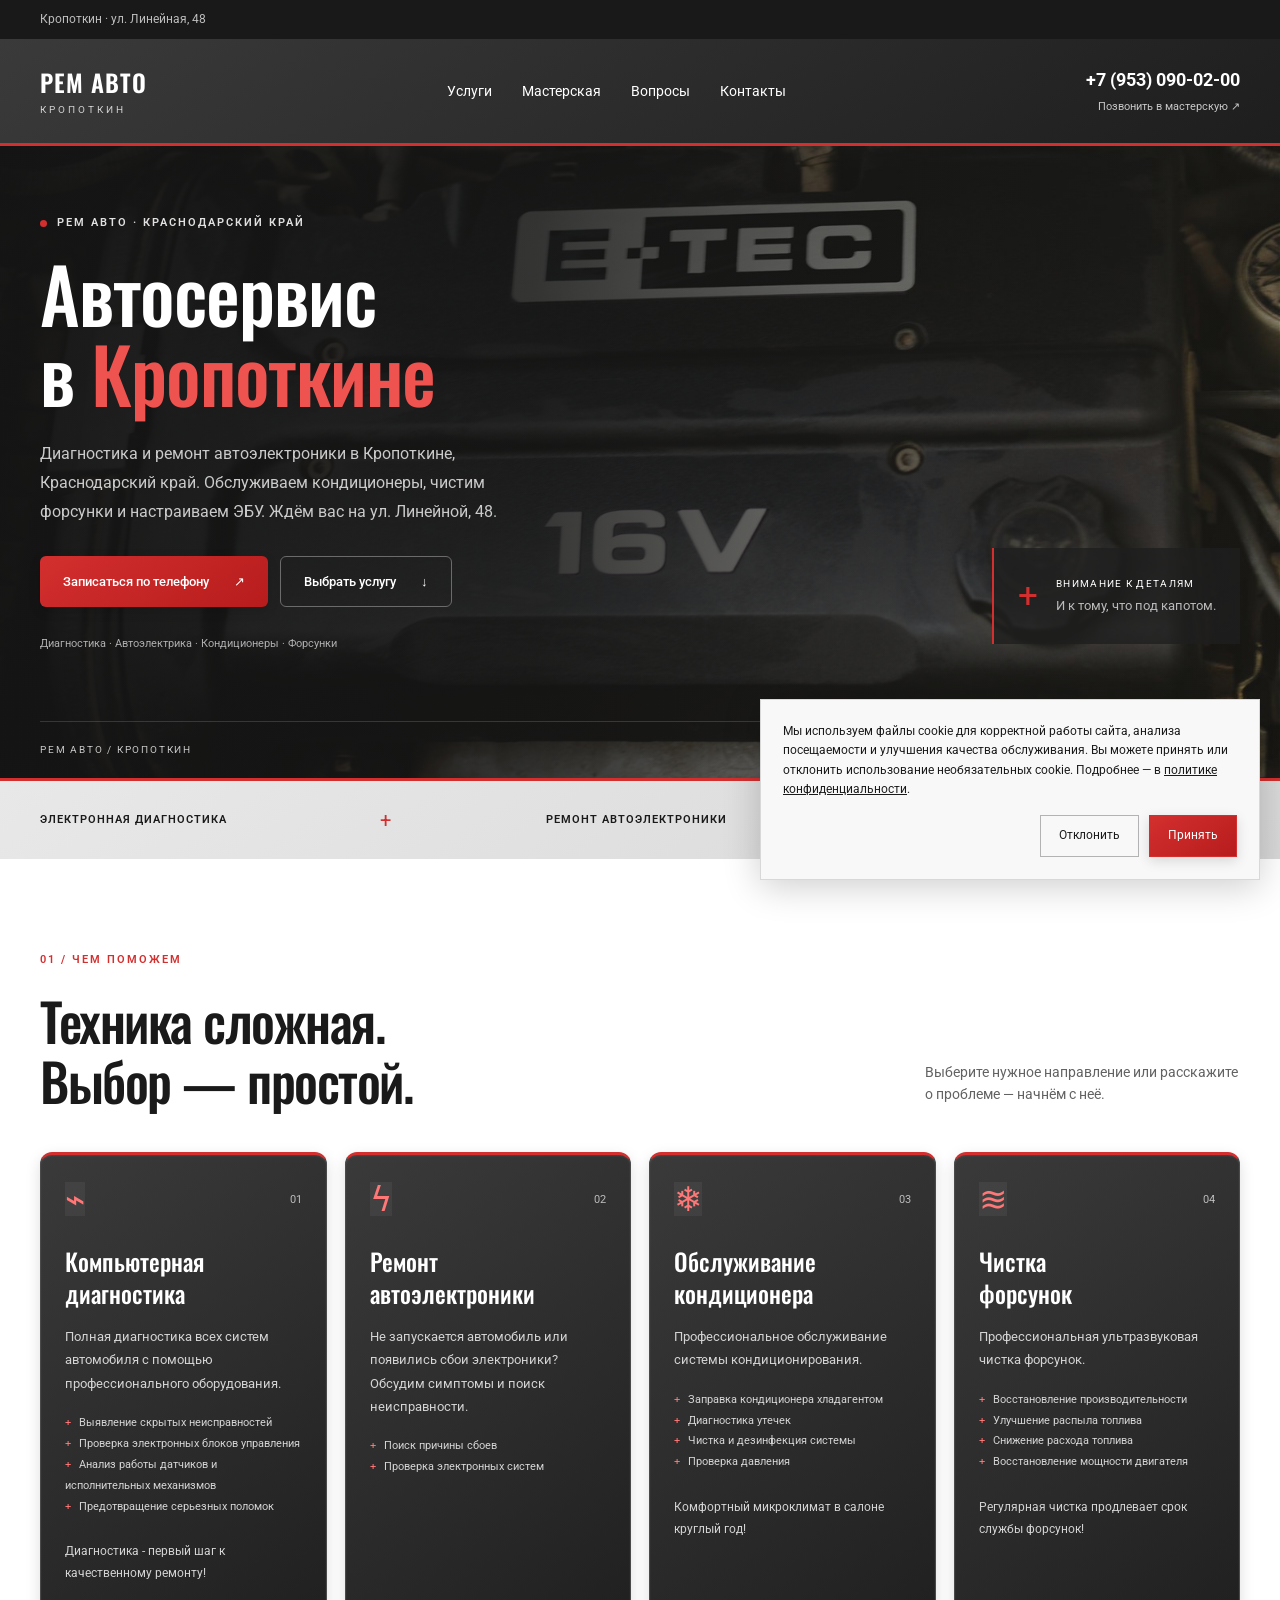
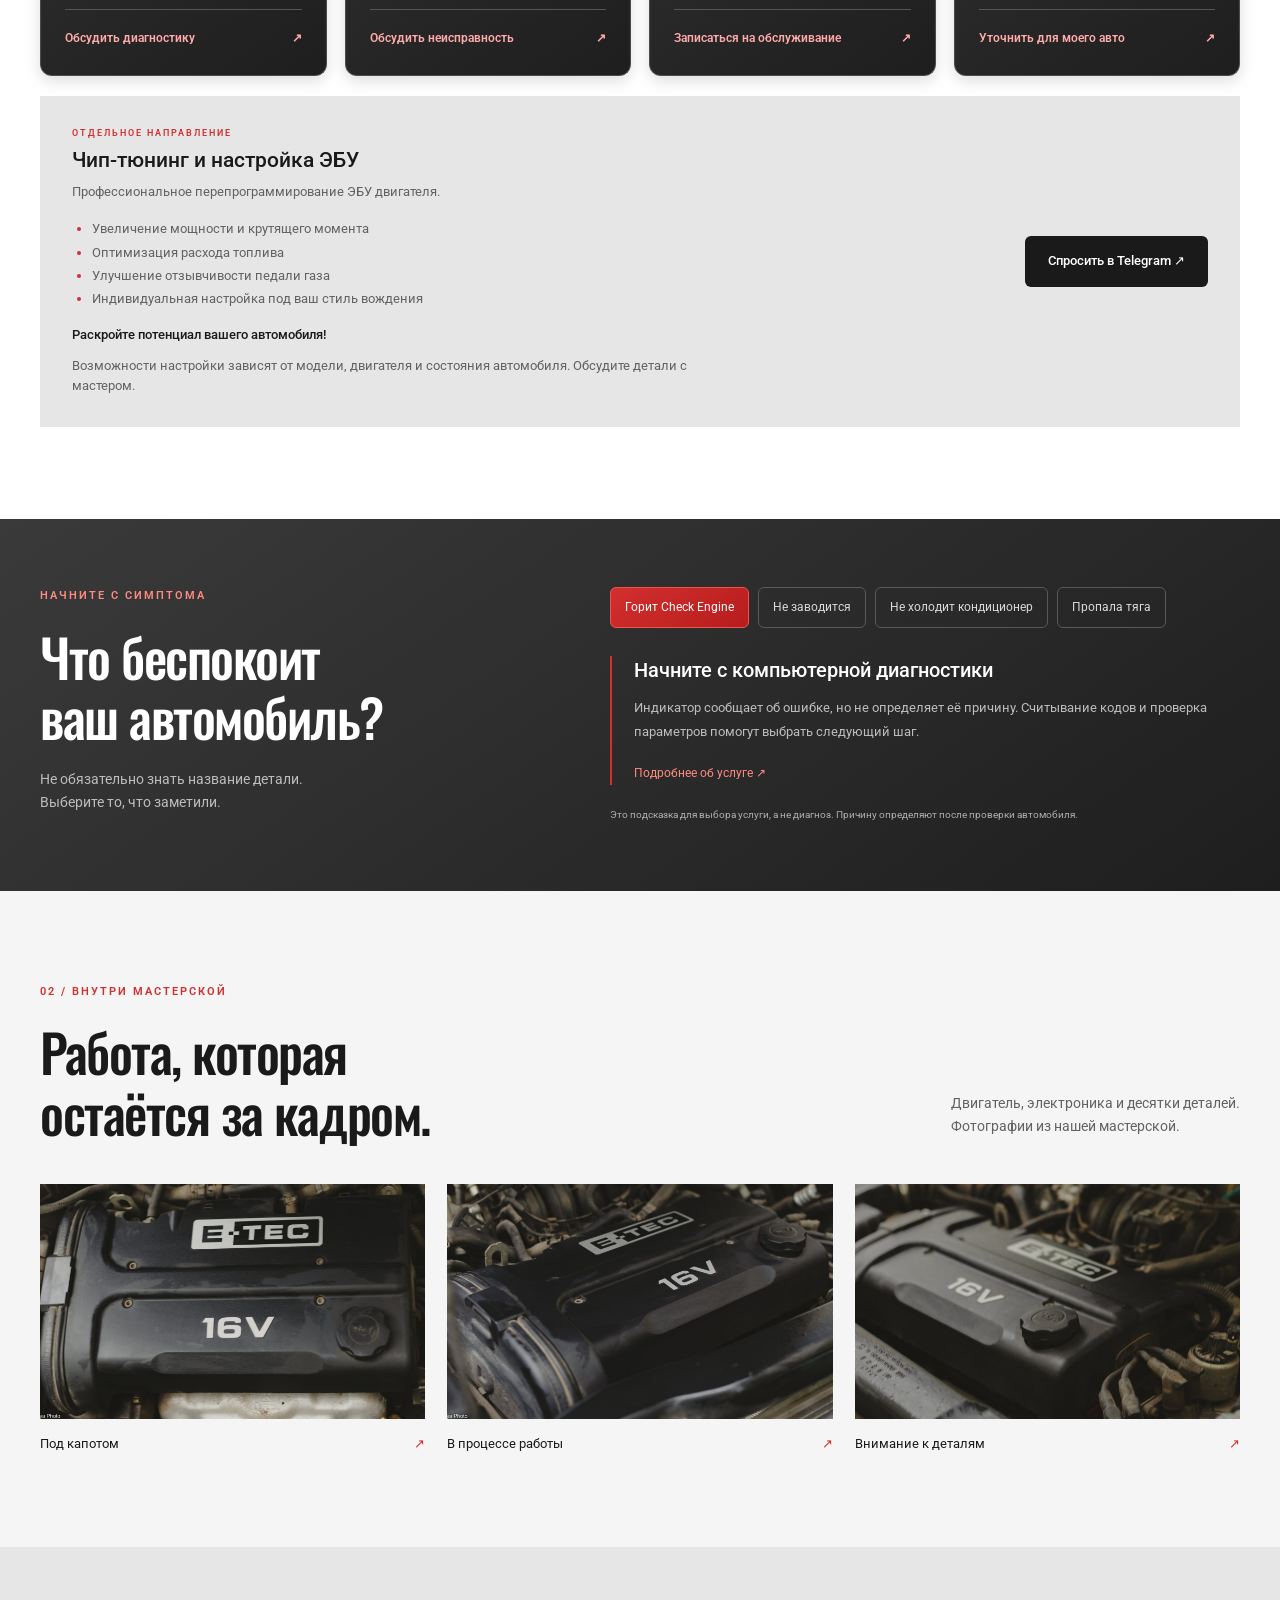
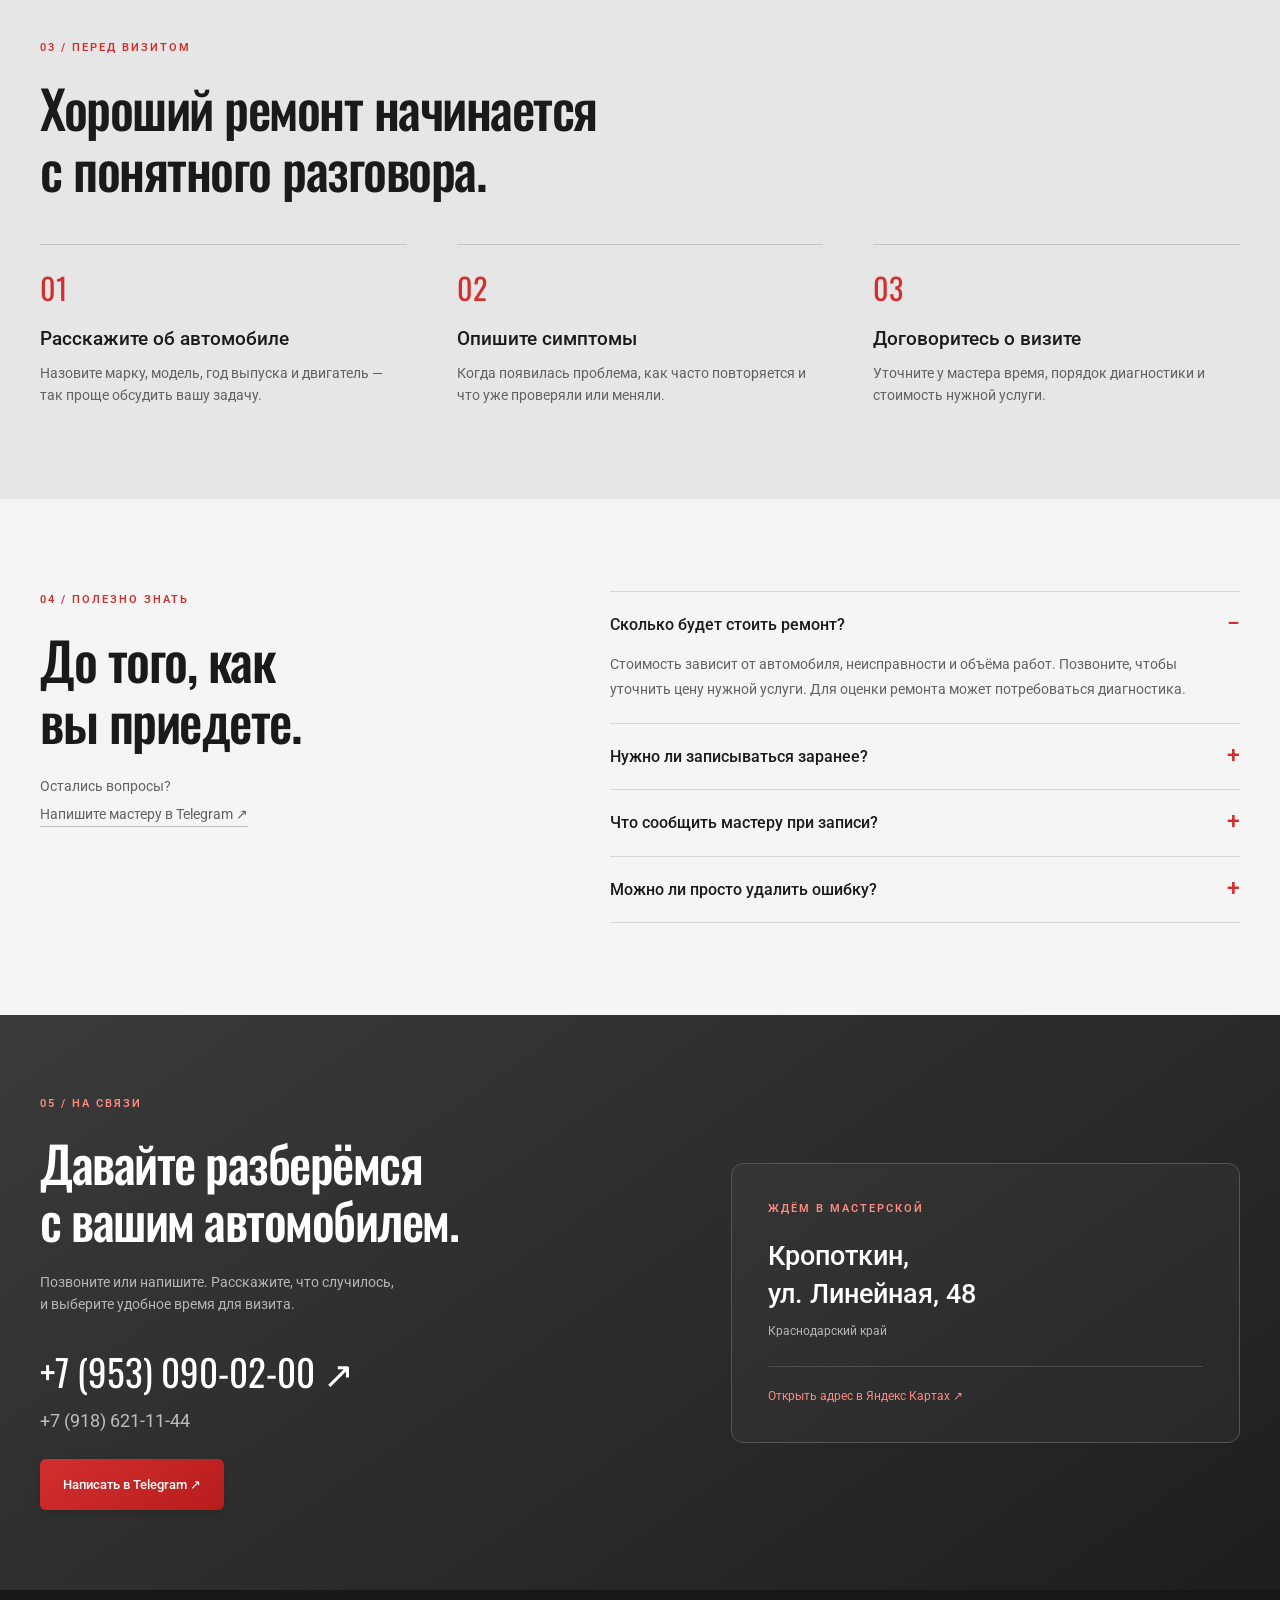
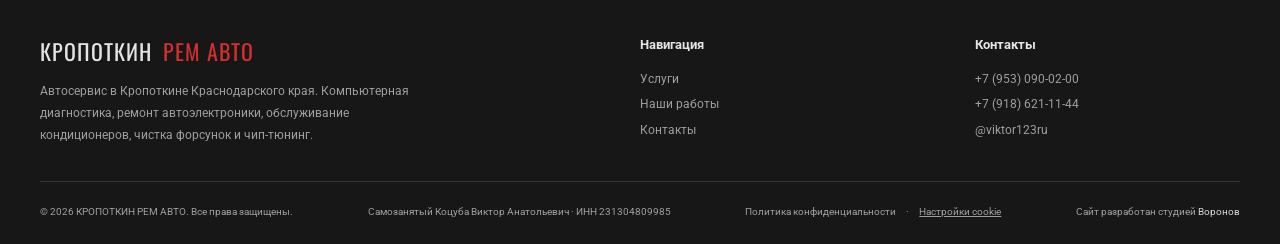
==== commit 628d5f4c: "Правка дизайна" ====
--- a/index.html
+++ b/index.html
@@ -4,7 +4,7 @@
     <meta charset="UTF-8">
     <meta name="viewport" content="width=device-width, initial-scale=1.0">
     <title>Автосервис в Кропоткине — диагностика и ремонт | РЕМ АВТО</title>
-    <meta name="description" content="Автосервис в Кропоткине, Краснодарский край: диагностика, автоэлектрика, кондиционеры, чистка форсунок и чип-тюнинг. Промышленная, 1. Запись: +7 (953) 090-02-00.">
+    <meta name="description" content="Автосервис в Кропоткине, Краснодарский край: диагностика, автоэлектрика, кондиционеры, чистка форсунок и чип-тюнинг. Линейная, 48. Запись: +7 (953) 090-02-00.">
     <meta name="robots" content="index, follow, max-image-preview:large">
     <meta name="author" content="Кропоткин Рем Авто">
     <meta name="geo.region" content="RU-KDA">
@@ -14,13 +14,13 @@
     <meta property="og:type" content="website">
     <meta property="og:site_name" content="Кропоткин Рем Авто">
     <meta property="og:title" content="Автосервис в Кропоткине — Кропоткин Рем Авто">
-    <meta property="og:description" content="Диагностика и ремонт автоэлектроники, кондиционеры, чистка форсунок и чип-тюнинг. Краснодарский край, Кропоткин, ул. Промышленная, 1. Запись по телефону.">
+    <meta property="og:description" content="Диагностика и ремонт автоэлектроники, кондиционеры, чистка форсунок и чип-тюнинг. Краснодарский край, Кропоткин, ул. Линейная, 48. Запись по телефону.">
     <meta property="og:url" content="https://krop-rem-avto.ru/">
     <meta property="og:image" content="https://krop-rem-avto.ru/img/logotip.png">
     <meta property="og:image:alt" content="Кропоткин Рем Авто — автосервис в Кропоткине">
     <meta name="twitter:card" content="summary_large_image">
     <meta name="twitter:title" content="Автосервис в Кропоткине — Кропоткин Рем Авто">
-    <meta name="twitter:description" content="Диагностика, автоэлектрика, кондиционеры и форсунки. Краснодарский край, Кропоткин, ул. Промышленная, 1. Запись: +7 (953) 090-02-00.">
+    <meta name="twitter:description" content="Диагностика, автоэлектрика, кондиционеры и форсунки. Краснодарский край, Кропоткин, ул. Линейная, 48. Запись: +7 (953) 090-02-00.">
     <meta name="twitter:image" content="https://krop-rem-avto.ru/img/logotip.png">
     <meta name="twitter:image:alt" content="Кропоткин Рем Авто — автосервис в Краснодарском крае">
     <meta name="yandex-verification" content="96b470ac72ed0d7d" />
@@ -66,7 +66,7 @@
       "telephone": ["+7-953-090-02-00", "+7-918-621-11-44"],
       "address": {
         "@type": "PostalAddress",
-        "streetAddress": "ул. Промышленная, 1",
+        "streetAddress": "ул. Линейная, 48",
         "addressLocality": "Кропоткин",
         "addressRegion": "Краснодарский край",
         "addressCountry": "RU"
@@ -103,7 +103,7 @@
 </head>
 <body>
     <a class="skip-link" href="#main">Перейти к содержимому</a>
-    <div class="topbar"><div class="container"><span>Кропоткин · ул. Промышленная, 1</span></div></div>
+    <div class="topbar"><div class="container"><span>Кропоткин · ул. Линейная, 48</span></div></div>
     <header class="header"><div class="container header-inner">
         <a class="brand" href="#" aria-label="Кропоткин Рем Авто — главная"><span>РЕМ АВТО<small>КРОПОТКИН</small></span></a>
         <nav aria-label="Основная навигация"><a href="#services">Услуги</a><a href="#gallery">Мастерская</a><a href="#faq">Вопросы</a><a href="#contacts">Контакты</a></nav>
@@ -113,7 +113,7 @@
         <section class="hero"><div class="container hero-inner">
             <div class="hero-copy"><p class="eyebrow"><span class="status-dot"></span> РЕМ АВТО · КРАСНОДАРСКИЙ КРАЙ</p>
                 <h1>Автосервис<br>в <em>Кропоткине</em></h1>
-                <p class="hero-description">Диагностика и ремонт автоэлектроники в Кропоткине, Краснодарский край. Обслуживаем кондиционеры, чистим форсунки и настраиваем ЭБУ. Ждём вас на ул. Промышленной, 1.</p>
+                <p class="hero-description">Диагностика и ремонт автоэлектроники в Кропоткине, Краснодарский край. Обслуживаем кондиционеры, чистим форсунки и настраиваем ЭБУ. Ждём вас на ул. Линейной, 48.</p>
                 <div class="actions"><a class="btn btn-primary" href="tel:+79530900200">Записаться по телефону <span aria-hidden="true">↗</span></a><a class="btn btn-outline" href="#services">Выбрать услугу <span aria-hidden="true">↓</span></a></div>
                 <p class="hero-note">Диагностика · Автоэлектрика · Кондиционеры · Форсунки</p>
             </div>
@@ -143,7 +143,7 @@
             <details><summary>Что сообщить мастеру при записи?</summary><p>Марку, модель, год выпуска, тип двигателя и симптомы. Если есть коды ошибок или фотографии индикаторов, их можно отправить в Telegram.</p></details>
             <details><summary>Можно ли просто удалить ошибку?</summary><p>Удаление кода само по себе не устраняет причину. Лучше сначала проверить, почему возникла ошибка, и обсудить результаты диагностики с мастером.</p></details>
         </div></div></section>
-        <section class="contact-section" id="contacts"><div class="container contact-layout"><div><p class="eyebrow">05 / НА СВЯЗИ</p><h2>Давайте разберёмся<br>с вашим автомобилем.</h2><p>Позвоните или напишите. Расскажите, что случилось,<br>и выберите удобное время для визита.</p><a class="big-phone" href="tel:+79530900200">+7 (953) 090-02-00 ↗</a><a class="second-phone" href="tel:+79186211144">+7 (918) 621-11-44</a><a class="btn btn-primary" href="https://t.me/viktor123ru" target="_blank" rel="noopener noreferrer">Написать в Telegram ↗</a></div><div class="visit-card"><p class="eyebrow">ЖДЁМ В МАСТЕРСКОЙ</p><h3>Кропоткин,<br>ул. Промышленная, 1</h3><p>Краснодарский край</p><a class="route-link" href="https://yandex.ru/maps/?text=Кропоткин%2C%20Промышленная%2C%201" target="_blank" rel="noopener noreferrer">Открыть адрес в Яндекс Картах ↗</a></div></div></section>
+        <section class="contact-section" id="contacts"><div class="container contact-layout"><div><p class="eyebrow">05 / НА СВЯЗИ</p><h2>Давайте разберёмся<br>с вашим автомобилем.</h2><p>Позвоните или напишите. Расскажите, что случилось,<br>и выберите удобное время для визита.</p><a class="big-phone" href="tel:+79530900200">+7 (953) 090-02-00 ↗</a><a class="second-phone" href="tel:+79186211144">+7 (918) 621-11-44</a><a class="btn btn-primary" href="https://t.me/viktor123ru" target="_blank" rel="noopener noreferrer">Написать в Telegram ↗</a></div><div class="visit-card"><p class="eyebrow">ЖДЁМ В МАСТЕРСКОЙ</p><h3>Кропоткин,<br>ул. Линейная, 48</h3><p>Краснодарский край</p><a class="route-link" href="https://yandex.ru/maps/?text=%D0%A0%D0%BE%D1%81%D1%81%D0%B8%D1%8F%2C%20%D0%9A%D1%80%D0%B0%D1%81%D0%BD%D0%BE%D0%B4%D0%B0%D1%80%D1%81%D0%BA%D0%B8%D0%B9%20%D0%BA%D1%80%D0%B0%D0%B9%2C%20%D0%9A%D1%80%D0%BE%D0%BF%D0%BE%D1%82%D0%BA%D0%B8%D0%BD%2C%20%D0%9B%D0%B8%D0%BD%D0%B5%D0%B9%D0%BD%D0%B0%D1%8F%20%D1%83%D0%BB%D0%B8%D1%86%D0%B0%2C%2048" target="_blank" rel="noopener noreferrer">Открыть адрес в Яндекс Картах ↗</a></div></div></section>
     </main>
     <!-- Footer -->
     <footer class="footer">
--- a/servis/style/home.css
+++ b/servis/style/home.css
@@ -1,6 +1,6 @@
-:root{--primary:#e94b2c;--ink:#202722;--muted:#626a61;--paper:#f5f4ef;--line:#daddd2}*{box-sizing:border-box}html{scroll-behavior:smooth;scroll-padding-top:24px}body{margin:0;background:var(--paper);color:var(--ink);font:16px/1.6 Roboto,Arial,sans-serif}a{color:inherit;text-decoration:none}button{font:inherit}img{display:block;max-width:100%}h1,h2,h3,p,figure{margin:0}h1,h2,h3{line-height:1.15}h1,h2{font-family:Oswald,'Arial Narrow',Arial,sans-serif;font-weight:500;letter-spacing:-1.5px}h2{font-size:clamp(34px,4.1vw,54px)}h3{font-size:23px;font-weight:500}a:focus-visible,button:focus-visible,summary:focus-visible{outline:3px solid var(--primary);outline-offset:5px}.container{width:min(1200px,calc(100% - 80px));margin-inline:auto}.topbar{background:#222623;color:#bdc2ba;font-size:12px}.topbar .container{display:flex;justify-content:space-between;padding-block:10px}.header-inner{display:flex;align-items:center;justify-content:space-between;gap:28px;min-height:104px}.brand{display:flex;align-items:center;gap:13px;font:600 24px/1.2 Oswald,Arial,sans-serif;letter-spacing:1px}.brand small{display:block;font:10px Roboto,Arial,sans-serif;letter-spacing:3px;margin-top:7px}.brand-mark{background:var(--primary);color:#fff;padding:10px 11px;font-style:italic;letter-spacing:-4px;font-size:28px}.brand-mark span{position:relative;left:-2px}.header nav{display:flex;gap:30px;font-size:14px}.header nav a:hover,.text-link:hover{color:var(--primary)}.header-phone{font-size:18px;font-weight:700;white-space:nowrap}.header-phone small{display:block;font-size:11px;font-weight:400;text-align:right;color:var(--muted);margin-top:3px}.hero{position:relative;color:white;background:#202622 url('../../img/slide/work-01.jpg') center right/cover no-repeat;isolation:isolate}.hero:before{content:'';position:absolute;inset:0;z-index:-1;background:linear-gradient(90deg,#111714f7,#111714d1 42%,#11171420)}.hero-inner{min-height:575px;display:flex;align-items:center;justify-content:space-between;gap:30px;padding-block:65px}.eyebrow{font-size:11px;font-weight:600;letter-spacing:2px;color:var(--primary);margin-bottom:21px}.hero .eyebrow{color:#e1e5dd;display:flex;align-items:center;gap:10px}.status-dot{width:7px;height:7px;border-radius:50%;background:var(--primary)}h1{font-size:clamp(48px,6.4vw,84px);letter-spacing:-2px;line-height:1.06}h1 em{font-style:normal;color:#f46a45}.hero-description{max-width:470px;color:#c9cec6;font-size:16px;line-height:1.8;margin:26px 0 30px}.actions{display:flex;gap:12px;flex-wrap:wrap}.btn{min-height:51px;padding:14px 23px;display:inline-flex;align-items:center;justify-content:center;gap:25px;font-size:13px;font-weight:500;transition:background .2s,transform .2s}.btn:hover{transform:translateY(-2px)}.btn-primary{background:var(--primary);color:white}.btn-primary:hover{background:#ca3b20}.btn-outline{border:1px solid #687268;color:white}.btn-outline:hover{background:#ffffff16}.btn-dark{background:var(--ink);color:white;white-space:nowrap}.hero-note{font-size:11px;color:#acb4aa;margin-top:28px}.hero-label{display:flex;align-items:center;gap:17px;align-self:flex-end;margin-bottom:12px;padding:20px 24px;border-left:2px solid var(--primary);background:#1b221dcc;font-size:10px;letter-spacing:1.3px}.hero-label small{display:block;letter-spacing:0;font-size:13px;color:#b8c0b7;margin-top:4px}.label-cross{font-size:35px;color:var(--primary)}.hero-bottom{display:flex;justify-content:space-between;padding-block:20px;border-top:1px solid #ffffff25;font-size:10px;letter-spacing:1.8px;color:#c6ccc3}.hero-bottom a span{margin-left:20px}.specialties{background:#e9e9df}.specialties .container{display:flex;align-items:center;justify-content:space-between;gap:20px;padding-block:23px;font-size:11px;letter-spacing:1px;font-weight:600}.specialties b{color:var(--primary);font-size:20px;font-weight:400}.section{padding-block:92px}.section-heading{display:flex;align-items:flex-end;justify-content:space-between;gap:40px;margin-bottom:42px}.section-heading>p{max-width:315px;color:var(--muted);font-size:14px;padding-bottom:5px}.service-grid{display:grid;grid-template-columns:repeat(4,minmax(0,1fr));border:1px solid var(--line)}.service-card{background:#fafaf5;padding:27px 24px;display:flex;flex-direction:column;border-right:1px solid var(--line);transition:background .2s}.service-card:last-child{border-right:0}.service-card:hover{background:white}.card-top{display:flex;align-items:center;justify-content:space-between;margin-bottom:30px;color:#767b72;font-size:11px}.service-symbol{font-size:34px;color:var(--primary);line-height:1}.service-card h3{font:500 24px/1.3 Oswald,Arial,sans-serif}.service-card p{font-size:13px;color:var(--muted);margin-top:16px;line-height:1.8}.service-card ul{padding:0;list-style:none;font-size:11px;line-height:1.9;margin:18px 0 24px;color:#555d54}.service-card li:before{content:'+';color:var(--primary);margin-right:8px}.service-card>a{border-top:1px solid var(--line);padding-top:19px;margin-top:auto;font-size:11px;font-weight:600;display:flex;justify-content:space-between;gap:10px}.service-card>a:hover{color:var(--primary)}.tuning{display:flex;justify-content:space-between;align-items:center;gap:30px;margin-top:20px;padding:30px 32px;background:#e9e9df}.tuning .eyebrow{display:block;margin-bottom:8px;font-size:9px}.tuning h3{font-size:21px}.tuning p{font-size:13px;color:var(--muted);max-width:620px;margin-top:10px}.problem-section{background:#252d27;color:white;padding-block:68px}.problem-layout,.faq-layout{display:grid;grid-template-columns:1fr 1.3fr;gap:85px}.problem-layout>div>p:not(.eyebrow){color:#bbc3b8;font-size:14px;margin-top:22px}.symptoms{display:flex;flex-wrap:wrap;gap:9px}.symptoms button{color:#d9dfd5;background:transparent;border:1px solid #586152;border-radius:3px;padding:10px 14px;font-size:12px;cursor:pointer}.symptoms button:hover{border-color:#d6decf}.symptoms button[aria-pressed=true]{background:#edf0e5;color:#263022;border-color:#edf0e5}.symptom-result{border-left:2px solid var(--primary);padding-left:22px;margin-top:28px}.symptom-result h3{font-size:20px;line-height:1.4}.symptom-result p{font-size:13px;line-height:1.8;color:#bbc3b8;margin:12px 0 16px}.symptom-result a{font-size:12px;color:#ff9678}.problem-layout .small-note{font-size:10px!important;color:#aab4a5!important}.gallery-grid{display:grid;grid-template-columns:repeat(3,minmax(0,1fr));gap:22px}.gallery-grid img{width:100%;height:235px;object-fit:cover;transition:filter .2s}.gallery-grid a:hover img{filter:brightness(1.15)}.gallery-grid figcaption{display:flex;justify-content:space-between;font-size:13px;margin-top:15px}.gallery-grid figcaption>span:last-child{color:var(--primary)}.preparation{background:#e9e9df}.steps{display:grid;grid-template-columns:repeat(3,1fr);gap:50px;margin-top:46px}.steps article{border-top:1px solid #c9cdc0;padding-top:20px}.steps article>span{font:30px Oswald,Arial,sans-serif;color:var(--primary)}.steps h3{font-size:19px;margin:18px 0 12px}.steps p{color:var(--muted);font-size:14px}.faq-layout>div>p:not(.eyebrow){font-size:14px;color:var(--muted);margin-top:25px}.text-link{display:inline-block;border-bottom:1px solid #bbb;margin-top:6px}.faq-list details{border-bottom:1px solid var(--line);padding:20px 0}.faq-list details:first-child{border-top:1px solid var(--line)}.faq-list summary{cursor:pointer;font-size:16px;font-weight:500;list-style:none;display:flex;justify-content:space-between;gap:20px}.faq-list summary::-webkit-details-marker{display:none}.faq-list summary:after{content:'+';color:var(--primary);font-size:23px;line-height:1}.faq-list details[open] summary:after{content:'−'}.faq-list details p{font-size:14px;color:var(--muted);line-height:1.8;padding:15px 30px 0 0}.contact-section{background:#202722;color:white;padding-block:80px}.contact-layout{display:grid;grid-template-columns:1.2fr 1fr;gap:80px;align-items:center}.contact-layout h2{font-size:clamp(34px,3.9vw,50px)}.contact-layout>div>p:not(.eyebrow){margin:22px 0;color:#b3beaf;font-size:14px}.big-phone{display:block;font:clamp(24px,3vw,37px) Oswald,Arial,sans-serif;margin-top:28px}.second-phone{display:block;color:#bbc4b7;margin:8px 0 24px;font-size:18px}.visit-card{background:#2e372f;border:1px solid #485245;padding:36px}.visit-card h3{font-size:27px;line-height:1.4}.visit-card>p:not(.eyebrow){margin:8px 0 25px!important;font-size:12px!important}.route-link{display:block;border-top:1px solid #485245;margin-top:20px;padding-top:20px;font-size:12px;color:#ff9678}.footer{background:#171c18;color:#9da997;padding:45px 0 24px;font-size:12px}.footer-grid{display:grid;grid-template-columns:2fr 1fr 1fr;gap:70px}.footer h4{color:#e4e8df;margin:0 0 14px;font-size:13px}.footer-about h4{font:22px Oswald,Arial,sans-serif;letter-spacing:1px}.footer-about h4 span{color:var(--primary);margin-left:5px}.footer-about p{max-width:380px;line-height:1.8}.footer ul{list-style:none;margin:0;padding:0}.footer li,.footer-contacts p{margin-bottom:6px}.footer a:hover{color:white}.footer-bottom{border-top:1px solid #333d31;margin-top:35px;padding-top:22px;display:flex;flex-wrap:wrap;justify-content:space-between;gap:10px 30px;font-size:10px}.footer-policy-links{display:flex;gap:10px;align-items:center}.footer-policy-links button{padding:0;background:none;border:0;color:inherit;font:inherit;cursor:pointer;text-decoration:underline}.footer-developer a{color:#d6ddce}.cookie-consent{position:fixed;z-index:100;right:20px;bottom:20px;display:none;width:min(500px,calc(100% - 40px));background:#fafaf5;color:var(--ink);border:1px solid var(--line);padding:22px;box-shadow:0 6px 35px #0003;font-size:12px}.cookie-consent.is-visible{display:block}.cookie-consent a{text-decoration:underline}.cookie-consent__actions{display:flex;justify-content:flex-end;gap:10px;margin-top:16px}.cookie-consent__button{padding:10px 18px;min-height:42px;background:transparent;border:1px solid #b4b9ad;color:var(--ink);cursor:pointer}.cookie-consent__button--accept{background:var(--primary);border-color:var(--primary);color:white}.mobile-actions{display:none}.skip-link{position:fixed;top:-100px;left:20px;background:white;color:var(--ink);padding:10px;z-index:200}.skip-link:focus{top:10px}
+:root{--primary:#d32f2f;--ink:#1a1a1a;--muted:#626262;--paper:#f5f5f5;--line:#d8d8d8}*{box-sizing:border-box}html{scroll-behavior:smooth;scroll-padding-top:24px}body{margin:0;background:var(--paper);color:var(--ink);font:16px/1.6 Roboto,Arial,sans-serif}a{color:inherit;text-decoration:none}button{font:inherit}img{display:block;max-width:100%}h1,h2,h3,p,figure{margin:0}h1,h2,h3{line-height:1.15}h1,h2{font-family:Oswald,'Arial Narrow',Arial,sans-serif;font-weight:500;letter-spacing:-1.5px}h2{font-size:clamp(34px,4.1vw,54px)}h3{font-size:23px;font-weight:500}a:focus-visible,button:focus-visible,summary:focus-visible{outline:3px solid var(--primary);outline-offset:5px}.container{width:min(1200px,calc(100% - 80px));margin-inline:auto}.topbar{background:#242424;color:#bebebe;font-size:12px}.topbar .container{display:flex;justify-content:space-between;padding-block:10px}.header-inner{display:flex;align-items:center;justify-content:space-between;gap:28px;min-height:104px}.brand{display:flex;align-items:center;gap:13px;font:600 24px/1.2 Oswald,Arial,sans-serif;letter-spacing:1px}.brand small{display:block;font:10px Roboto,Arial,sans-serif;letter-spacing:3px;margin-top:7px}.brand-mark{background:var(--primary);color:#fff;padding:10px 11px;font-style:italic;letter-spacing:-4px;font-size:28px}.brand-mark span{position:relative;left:-2px}.header nav{display:flex;gap:30px;font-size:14px}.header nav a:hover,.text-link:hover{color:var(--primary)}.header-phone{font-size:18px;font-weight:700;white-space:nowrap}.header-phone small{display:block;font-size:11px;font-weight:400;text-align:right;color:var(--muted);margin-top:3px}.hero{position:relative;color:white;background:#232323 url('../../img/slide/work-01.jpg') center right/cover no-repeat;isolation:isolate}.hero:before{content:'';position:absolute;inset:0;z-index:-1;background:linear-gradient(90deg,#141414f7,#141414d1 42%,#14141420)}.hero-inner{min-height:575px;display:flex;align-items:center;justify-content:space-between;gap:30px;padding-block:65px}.eyebrow{font-size:11px;font-weight:600;letter-spacing:2px;color:var(--primary);margin-bottom:21px}.hero .eyebrow{color:#e1e1e1;display:flex;align-items:center;gap:10px}.status-dot{width:7px;height:7px;border-radius:50%;background:var(--primary)}h1{font-size:clamp(48px,6.4vw,84px);letter-spacing:-2px;line-height:1.06}h1 em{font-style:normal;color:#ef5350}.hero-description{max-width:470px;color:#cacaca;font-size:16px;line-height:1.8;margin:26px 0 30px}.actions{display:flex;gap:12px;flex-wrap:wrap}.btn{min-height:51px;padding:14px 23px;display:inline-flex;align-items:center;justify-content:center;gap:25px;font-size:13px;font-weight:500;transition:background .2s,transform .2s}.btn:hover{transform:translateY(-2px)}.btn-primary{background:var(--primary);color:white}.btn-primary:hover{background:#b71c1c}.btn-outline{border:1px solid #6b6b6b;color:white}.btn-outline:hover{background:#ffffff16}.btn-dark{background:var(--ink);color:white;white-space:nowrap}.hero-note{font-size:11px;color:#aeaeae;margin-top:28px}.hero-label{display:flex;align-items:center;gap:17px;align-self:flex-end;margin-bottom:12px;padding:20px 24px;border-left:2px solid var(--primary);background:#1e1e1ecc;font-size:10px;letter-spacing:1.3px}.hero-label small{display:block;letter-spacing:0;font-size:13px;color:#bababa;margin-top:4px}.label-cross{font-size:35px;color:var(--primary)}.hero-bottom{display:flex;justify-content:space-between;padding-block:20px;border-top:1px solid #ffffff25;font-size:10px;letter-spacing:1.8px;color:#c7c7c7}.hero-bottom a span{margin-left:20px}.specialties{background:#e6e6e6}.specialties .container{display:flex;align-items:center;justify-content:space-between;gap:20px;padding-block:23px;font-size:11px;letter-spacing:1px;font-weight:600}.specialties b{color:var(--primary);font-size:20px;font-weight:400}.section{padding-block:92px}.section-heading{display:flex;align-items:flex-end;justify-content:space-between;gap:40px;margin-bottom:42px}.section-heading>p{max-width:315px;color:var(--muted);font-size:14px;padding-bottom:5px}.service-grid{display:grid;grid-template-columns:repeat(4,minmax(0,1fr));border:1px solid var(--line)}.service-card{background:#f8f8f8;padding:27px 24px;display:flex;flex-direction:column;border-right:1px solid var(--line);transition:background .2s}.service-card:last-child{border-right:0}.service-card:hover{background:white}.card-top{display:flex;align-items:center;justify-content:space-between;margin-bottom:30px;color:#767676;font-size:11px}.service-symbol{font-size:34px;color:var(--primary);line-height:1}.service-card h3{font:500 24px/1.3 Oswald,Arial,sans-serif}.service-card p{font-size:13px;color:var(--muted);margin-top:16px;line-height:1.8}.service-card ul{padding:0;list-style:none;font-size:11px;line-height:1.9;margin:18px 0 24px;color:#575757}.service-card li:before{content:'+';color:var(--primary);margin-right:8px}.service-card>a{border-top:1px solid var(--line);padding-top:19px;margin-top:auto;font-size:11px;font-weight:600;display:flex;justify-content:space-between;gap:10px}.service-card>a:hover{color:var(--primary)}.tuning{display:flex;justify-content:space-between;align-items:center;gap:30px;margin-top:20px;padding:30px 32px;background:#e6e6e6}.tuning .eyebrow{display:block;margin-bottom:8px;font-size:9px}.tuning h3{font-size:21px}.tuning p{font-size:13px;color:var(--muted);max-width:620px;margin-top:10px}.problem-section{background:#282828;color:white;padding-block:68px}.problem-layout,.faq-layout{display:grid;grid-template-columns:1fr 1.3fr;gap:85px}.problem-layout>div>p:not(.eyebrow){color:#bdbdbd;font-size:14px;margin-top:22px}.symptoms{display:flex;flex-wrap:wrap;gap:9px}.symptoms button{color:#dadada;background:transparent;border:1px solid #595959;border-radius:3px;padding:10px 14px;font-size:12px;cursor:pointer}.symptoms button:hover{border-color:#d6d6d6}.symptoms button[aria-pressed=true]{background:#ebebeb;color:#282828;border-color:#ebebeb}.symptom-result{border-left:2px solid var(--primary);padding-left:22px;margin-top:28px}.symptom-result h3{font-size:20px;line-height:1.4}.symptom-result p{font-size:13px;line-height:1.8;color:#bdbdbd;margin:12px 0 16px}.symptom-result a{font-size:12px;color:#ff8a80}.problem-layout .small-note{font-size:10px!important;color:#acacac!important}.gallery-grid{display:grid;grid-template-columns:repeat(3,minmax(0,1fr));gap:22px}.gallery-grid img{width:100%;height:235px;object-fit:cover;transition:filter .2s}.gallery-grid a:hover img{filter:brightness(1.15)}.gallery-grid figcaption{display:flex;justify-content:space-between;font-size:13px;margin-top:15px}.gallery-grid figcaption>span:last-child{color:var(--primary)}.preparation{background:#e6e6e6}.steps{display:grid;grid-template-columns:repeat(3,1fr);gap:50px;margin-top:46px}.steps article{border-top:1px solid #c7c7c7;padding-top:20px}.steps article>span{font:30px Oswald,Arial,sans-serif;color:var(--primary)}.steps h3{font-size:19px;margin:18px 0 12px}.steps p{color:var(--muted);font-size:14px}.faq-layout>div>p:not(.eyebrow){font-size:14px;color:var(--muted);margin-top:25px}.text-link{display:inline-block;border-bottom:1px solid #bbb;margin-top:6px}.faq-list details{border-bottom:1px solid var(--line);padding:20px 0}.faq-list details:first-child{border-top:1px solid var(--line)}.faq-list summary{cursor:pointer;font-size:16px;font-weight:500;list-style:none;display:flex;justify-content:space-between;gap:20px}.faq-list summary::-webkit-details-marker{display:none}.faq-list summary:after{content:'+';color:var(--primary);font-size:23px;line-height:1}.faq-list details[open] summary:after{content:'−'}.faq-list details p{font-size:14px;color:var(--muted);line-height:1.8;padding:15px 30px 0 0}.contact-section{background:#1a1a1a;color:white;padding-block:80px}.contact-layout{display:grid;grid-template-columns:1.2fr 1fr;gap:80px;align-items:center}.contact-layout h2{font-size:clamp(34px,3.9vw,50px)}.contact-layout>div>p:not(.eyebrow){margin:22px 0;color:#b5b5b5;font-size:14px}.big-phone{display:block;font:clamp(24px,3vw,37px) Oswald,Arial,sans-serif;margin-top:28px}.second-phone{display:block;color:#bdbdbd;margin:8px 0 24px;font-size:18px}.visit-card{background:#313131;border:1px solid #4a4a4a;padding:36px}.visit-card h3{font-size:27px;line-height:1.4}.visit-card>p:not(.eyebrow){margin:8px 0 25px!important;font-size:12px!important}.route-link{display:block;border-top:1px solid #4a4a4a;margin-top:20px;padding-top:20px;font-size:12px;color:#ff8a80}.footer{background:#191919;color:#9f9f9f;padding:45px 0 24px;font-size:12px}.footer-grid{display:grid;grid-template-columns:2fr 1fr 1fr;gap:70px}.footer h4{color:#e4e4e4;margin:0 0 14px;font-size:13px}.footer-about h4{font:22px Oswald,Arial,sans-serif;letter-spacing:1px}.footer-about h4 span{color:var(--primary);margin-left:5px}.footer-about p{max-width:380px;line-height:1.8}.footer ul{list-style:none;margin:0;padding:0}.footer li,.footer-contacts p{margin-bottom:6px}.footer a:hover{color:white}.footer-bottom{border-top:1px solid #363636;margin-top:35px;padding-top:22px;display:flex;flex-wrap:wrap;justify-content:space-between;gap:10px 30px;font-size:10px}.footer-policy-links{display:flex;gap:10px;align-items:center}.footer-policy-links button{padding:0;background:none;border:0;color:inherit;font:inherit;cursor:pointer;text-decoration:underline}.footer-developer a{color:#d6d6d6}.cookie-consent{position:fixed;z-index:100;right:20px;bottom:20px;display:none;width:min(500px,calc(100% - 40px));background:#f8f8f8;color:var(--ink);border:1px solid var(--line);padding:22px;box-shadow:0 6px 35px #0003;font-size:12px}.cookie-consent.is-visible{display:block}.cookie-consent a{text-decoration:underline}.cookie-consent__actions{display:flex;justify-content:flex-end;gap:10px;margin-top:16px}.cookie-consent__button{padding:10px 18px;min-height:42px;background:transparent;border:1px solid #b3b3b3;color:var(--ink);cursor:pointer}.cookie-consent__button--accept{background:var(--primary);border-color:var(--primary);color:white}.mobile-actions{display:none}.skip-link{position:fixed;top:-100px;left:20px;background:white;color:var(--ink);padding:10px;z-index:200}.skip-link:focus{top:10px}
 @media(max-width:1050px){.container{width:calc(100% - 48px)}.header nav{gap:18px}.header-phone{font-size:15px}.hero-label{display:none}.service-grid{grid-template-columns:repeat(2,minmax(0,1fr))}.service-card:nth-child(2){border-right:0}.service-card:nth-child(-n+2){border-bottom:1px solid var(--line)}.problem-layout,.faq-layout,.contact-layout{gap:40px}.gallery-grid img{height:190px}.specialties .container{font-size:9px;letter-spacing:.5px}.footer-grid{gap:35px}}
-@media(max-width:700px){.container{width:calc(100% - 36px)}.topbar .container{font-size:10px;justify-content:center}.header-inner{flex-wrap:wrap;gap:18px;padding:18px 0}.brand{font-size:20px}.brand-mark{font-size:25px}.header-phone{font-size:14px}.header nav{order:3;width:100%;justify-content:space-between;border-top:1px solid var(--line);padding-top:13px;font-size:12px}.header-phone small{font-size:9px}.hero-inner{min-height:510px;padding-block:50px}.hero:before{background:linear-gradient(90deg,#111714ed,#111714a6)}h1{font-size:clamp(46px,10vw,66px)}.hero-description{font-size:14px;max-width:420px}.hero-note{font-size:10px;max-width:290px}.hero-bottom{font-size:8px;letter-spacing:1px}.eyebrow{font-size:10px;letter-spacing:1.5px}.btn{padding:13px 17px;gap:15px;font-size:12px}.specialties .container{justify-content:center;padding-block:17px}.specialties .container>span:last-child,.specialties b:last-of-type{display:none}.section{padding-block:58px}.section-heading{display:block;margin-bottom:30px}.section-heading>p{margin-top:22px;max-width:100%}.service-card{padding:22px 17px}.service-card h3{font-size:22px}.service-card ul{font-size:10px}.service-card p{font-size:12px}.card-top{margin-bottom:22px}.tuning{align-items:flex-start;flex-direction:column;padding:25px}.tuning .btn{width:100%}.problem-layout,.faq-layout,.contact-layout{grid-template-columns:1fr;gap:32px}.problem-section{padding-block:50px}.gallery-grid{grid-template-columns:1fr;gap:28px}.gallery-grid img{height:auto;aspect-ratio:16/9}.steps{grid-template-columns:1fr;gap:24px;margin-top:30px}.steps h3{margin-top:10px}.steps article{position:relative;padding-left:52px}.steps article>span{position:absolute;left:0;top:22px}.contact-section{padding-block:55px}.visit-card{padding:25px}.footer-grid{grid-template-columns:1fr 1fr;gap:30px}.footer-about{grid-column:1/-1}.footer-bottom{display:block}.footer-bottom p{margin-bottom:10px}.footer{padding-bottom:90px}.mobile-actions{display:flex;position:fixed;bottom:0;left:0;right:0;z-index:50;background:#f5f4ef;border-top:1px solid var(--line);padding:9px 14px calc(9px + env(safe-area-inset-bottom));gap:10px}.mobile-actions a{flex:1;text-align:center;font-size:13px;font-weight:500;padding:10px;background:var(--primary);color:white}.mobile-actions a:last-child{background:#273127}.cookie-consent{bottom:calc(78px + env(safe-area-inset-bottom));right:12px;width:calc(100% - 24px);padding:17px}.contact-layout>div>p br{display:none}}
+@media(max-width:700px){.container{width:calc(100% - 36px)}.topbar .container{font-size:10px;justify-content:center}.header-inner{flex-wrap:wrap;gap:18px;padding:18px 0}.brand{font-size:20px}.brand-mark{font-size:25px}.header-phone{font-size:14px}.header nav{order:3;width:100%;justify-content:space-between;border-top:1px solid var(--line);padding-top:13px;font-size:12px}.header-phone small{font-size:9px}.hero-inner{min-height:510px;padding-block:50px}.hero:before{background:linear-gradient(90deg,#141414ed,#141414a6)}h1{font-size:clamp(46px,10vw,66px)}.hero-description{font-size:14px;max-width:420px}.hero-note{font-size:10px;max-width:290px}.hero-bottom{font-size:8px;letter-spacing:1px}.eyebrow{font-size:10px;letter-spacing:1.5px}.btn{padding:13px 17px;gap:15px;font-size:12px}.specialties .container{justify-content:center;padding-block:17px}.specialties .container>span:last-child,.specialties b:last-of-type{display:none}.section{padding-block:58px}.section-heading{display:block;margin-bottom:30px}.section-heading>p{margin-top:22px;max-width:100%}.service-card{padding:22px 17px}.service-card h3{font-size:22px}.service-card ul{font-size:10px}.service-card p{font-size:12px}.card-top{margin-bottom:22px}.tuning{align-items:flex-start;flex-direction:column;padding:25px}.tuning .btn{width:100%}.problem-layout,.faq-layout,.contact-layout{grid-template-columns:1fr;gap:32px}.problem-section{padding-block:50px}.gallery-grid{grid-template-columns:1fr;gap:28px}.gallery-grid img{height:auto;aspect-ratio:16/9}.steps{grid-template-columns:1fr;gap:24px;margin-top:30px}.steps h3{margin-top:10px}.steps article{position:relative;padding-left:52px}.steps article>span{position:absolute;left:0;top:22px}.contact-section{padding-block:55px}.visit-card{padding:25px}.footer-grid{grid-template-columns:1fr 1fr;gap:30px}.footer-about{grid-column:1/-1}.footer-bottom{display:block}.footer-bottom p{margin-bottom:10px}.footer{padding-bottom:90px}.mobile-actions{display:flex;position:fixed;bottom:0;left:0;right:0;z-index:50;background:#f5f5f5;border-top:1px solid var(--line);padding:9px 14px calc(9px + env(safe-area-inset-bottom));gap:10px}.mobile-actions a{flex:1;text-align:center;font-size:13px;font-weight:500;padding:10px;background:var(--primary);color:white}.mobile-actions a:last-child{background:#2a2a2a}.cookie-consent{bottom:calc(78px + env(safe-area-inset-bottom));right:12px;width:calc(100% - 24px);padding:17px}.contact-layout>div>p br{display:none}}
 @media(max-width:380px){.service-grid{grid-template-columns:1fr}.service-card{border-right:0;border-bottom:1px solid var(--line)}.service-card:last-child{border-bottom:0}.actions .btn{width:100%}.hero-inner{padding-block:38px}.brand{font-size:18px}.header-phone{font-size:12px}}
 @media(prefers-reduced-motion:reduce){html{scroll-behavior:auto}*,*:before,*:after{transition:none!important}}
 
@@ -44,7 +44,7 @@
         background: #fff;
         border: 1px solid var(--line);
         border-radius: 16px;
-        box-shadow: 0 4px 16px #20272205;
+        box-shadow: 0 4px 16px #23232305;
     }
 
     #services .card-top {
@@ -57,7 +57,7 @@
         width: 48px;
         height: 48px;
         border-radius: 12px;
-        background: #fff1eb;
+        background: #ffebee;
         font-size: 30px;
     }
 
@@ -89,7 +89,7 @@
     }
 
     #services .service-card li + li {
-        border-top: 1px solid #eef0e9;
+        border-top: 1px solid #ededed;
     }
 
     #services .service-card li::before {
@@ -102,7 +102,7 @@
     #services .service-card .service-note {
         margin: 0 0 22px;
         padding-left: 12px;
-        border-left: 2px solid #efc4b6;
+        border-left: 2px solid #ef9a9a;
         font-size: 13px;
         color: var(--muted);
     }
@@ -113,7 +113,7 @@
         padding: 14px 16px;
         border: 0;
         border-radius: 10px;
-        background: #263129;
+        background: #2b2b2b;
         color: #fff;
         font-size: 14px;
         line-height: 1.4;
@@ -121,7 +121,7 @@
 
     #services .service-card > a:hover,
     #services .service-card > a:active {
-        background: #39493d;
+        background: #404040;
     }
 
     #services .service-card > a > span {
@@ -157,3 +157,76 @@
         font-size: 14px;
     }
 }
+
+/* Original workshop palette: dark metal, steel and red accents. */
+:root {
+    --metal-gradient: linear-gradient(145deg, #3a3a3a, #1e1e1e);
+    --red-gradient: linear-gradient(145deg, #d32f2f, #b71c1c);
+}
+
+.header {
+    background: var(--metal-gradient);
+    color: #fff;
+    border-bottom: 3px solid var(--primary);
+}
+
+.header-phone small { color: #c7c7c7; }
+.header nav { border-color: #555; }
+.header nav a:hover { color: #ff8a80; }
+.brand small { color: #d0d0d0; }
+.brand > span { color: #fff; }
+.topbar { background: #191919; }
+.hero { border-bottom: 3px solid var(--primary); }
+.btn-primary, .cookie-consent__button--accept {
+    background: var(--red-gradient);
+    box-shadow: 0 4px 12px #0002;
+}
+.btn-primary:hover, .cookie-consent__button--accept:hover { background: #b71c1c; }
+.btn, .symptoms button { border-radius: 6px; }
+.specialties { background: linear-gradient(145deg, #e8e8e8, #d8d8d8); }
+#services { background: #fff; }
+#services .service-grid { border: 0; gap: 18px; }
+#services .service-card {
+    background: var(--metal-gradient);
+    color: #fff;
+    border: 1px solid #4a4a4a;
+    border-top: 3px solid var(--primary);
+    border-radius: 12px;
+    box-shadow: 0 5px 15px #0002, inset 0 1px 2px #ffffff15;
+}
+#services .service-card:hover { border-color: #b44848; }
+#services .service-card p,
+#services .service-card ul,
+#services .service-card .service-note { color: #d4d4d4; }
+#services .card-top { color: #bdbdbd; }
+#services .service-symbol { color: #ff7777; background: #ffffff0d; }
+#services .service-card li::before { color: #ff7777; }
+#services .service-card li + li { border-color: #505050; }
+#services .service-card .service-note { border-color: #ef5350; }
+#services .service-card > a {
+    color: #ffaaaa;
+    border-color: #555;
+    font-size: 12px;
+}
+#services .service-card > a:hover { color: #fff; }
+.problem-section, .contact-section { background: var(--metal-gradient); }
+.problem-section .eyebrow, .contact-section .eyebrow { color: #ff8a80; }
+.visit-card { background: #ffffff08; border-color: #555; border-radius: 12px; }
+.symptoms button[aria-pressed=true] {
+    background: var(--red-gradient);
+    color: #fff;
+    border-color: #ef5350;
+}
+.footer { background: #171717; }
+.mobile-actions a, .mobile-actions a:last-child { background: var(--red-gradient); }
+.mobile-actions a:last-child { background: var(--metal-gradient); }
+
+@media (max-width: 700px) {
+    #services .service-card > a {
+        background: var(--red-gradient);
+        color: #fff;
+        font-size: 14px;
+    }
+    #services .service-card > a:hover,
+    #services .service-card > a:active { background: #b71c1c; }
+}
